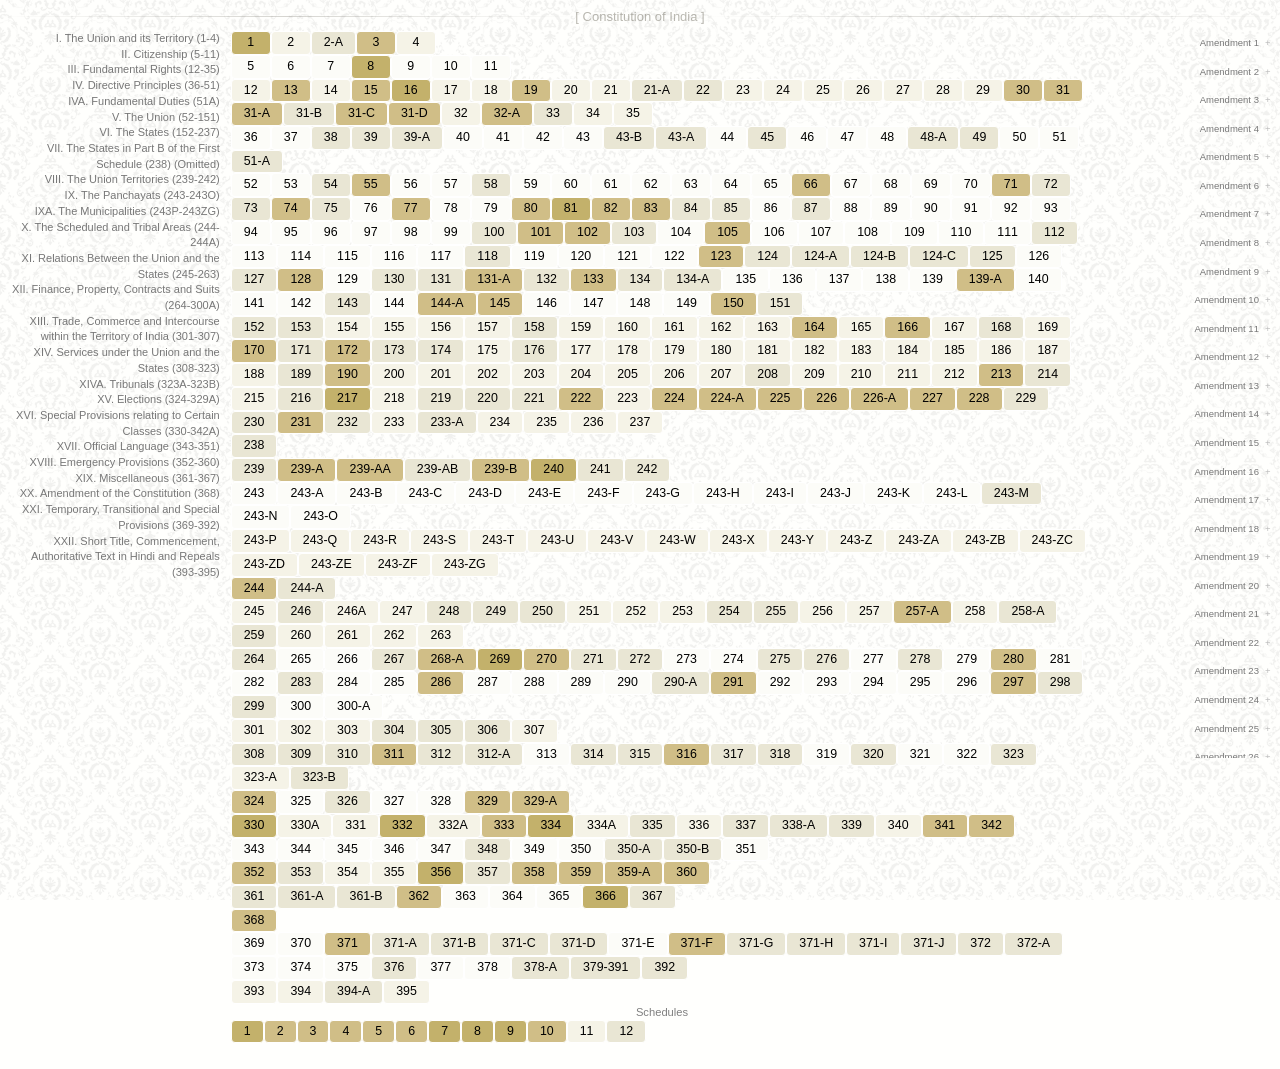
==== index.html @ 0e879382 "2026-06-27 23-13-46" ====
<!DOCTYPE html>
<html lang="en">

<head>
	<meta charset="UTF-8">
	<meta name="viewport" >
	<title>Constitution of India</title>

<link href="[data-uri]"
rel="icon" type="image/x-icon">


	<link rel="stylesheet" type="text/css" href="lib/bootstrap.min.css" />
	<link type="text/css" href="lib/bootstrap-tour.min.css" rel="stylesheet" />
	<link rel="stylesheet" type="text/css" href="src/style.css" />

	<script type="text/javascript" src="lib/jquery-1.11.1.min.js"></script>
	<script type="text/javascript" src="lib/underscore.min.js"></script>
	<script type="text/javascript" src="lib/bootstrap.min.js"></script>
	<script type="text/javascript" src="lib/jquery.noty.packaged.min.js"></script>
	<script type="text/javascript" src="lib/notiy.js"></script>
	<script type="text/javascript" src="lib/bootstrap-tour.min.js"></script>
</head>

<body>

    <div class="title-header" >[ Constitution of India ]</div>


	<div class="col-sm-3 heading" id="main_title">
		<span id="tenure_heading"></span>
		<div class="subheading_sub_text" id="tenure_hint">
		</div>
	</div>
	<div class="col-sm-6 heading" style="text-align: center">
		<div class="subheading_sub_text" id="article_hint">
	
		</div>
	</div>
	<div class="col-sm-3 heading" style="text-align: right">
		<div class="subheading_sub_text" id="amendments_hint">
		</div>
	</div>

		

	</div>
	<div class="col-sm-3"></div>
	<div class="clearfix"></div>
	<div class="col-sm-3 years_and_parties" id="left_side_bar">
		
		<div class="clearfix"></div>
		
	</div>
	<div class="col-sm-6 parts_of_constitution" id="coi_panel">
		<div class="col-xs-2 left col-without-padding">
			<div class="part_names part_names_left part_1" id="union_and_its_territory">
    I. The Union and its Territory (1-4)
</div>

<div class="part_names part_names_left part_2" id="citizenship">
    II. Citizenship (5-11)
</div>

<div class="part_names part_names_left part_3" id="fundamental_rights">
    III. Fundamental Rights (12-35)
</div>

<div class="part_names part_names_left part_4" id="directive_principles_of_state_policy">
    IV. Directive Principles (36-51)
</div>

<div class="part_names part_names_left part_4a" id="fundamental_duties">
    IVA. Fundamental Duties (51A)
</div>

<div class="part_names part_names_left part_5" id="union">
    V. The Union (52-151)
</div>

<div class="part_names part_names_left part_6" id="states">
    VI. The States (152-237)
</div>

<div class="part_names part_names_left part_7" id="states_in_part_b_of_the_first_schedule">
    VII. The States in Part B of the First Schedule (238) (Omitted)
</div>

<div class="part_names part_names_left part_8" id="union_territories">
    VIII. The Union Territories (239-242)
</div>

<div class="part_names part_names_left part_9" id="the_panchayats">
    IX. The Panchayats (243-243O)
</div>

<div class="part_names part_names_left part_9a" id="municipalities">
    IXA. The Municipalities (243P-243ZG)
</div>

<div class="part_names part_names_left part_10" id="the_scheduled_and_tribal_areas">
    X. The Scheduled and Tribal Areas (244-244A)
</div>

<div class="part_names part_names_left part_11" id="relations_between_the_union_and_the_states">
    XI. Relations Between the Union and the States (245-263)
</div>

<div class="part_names part_names_left part_12" id="finance_property_contracts_and_suits">
    XII. Finance, Property, Contracts and Suits (264-300A)
</div>

<div class="part_names part_names_left part_13" id="trade_commerce_and_intercourse_within_the_territory_of_india">
    XIII. Trade, Commerce and Intercourse within the Territory of India (301-307)
</div>

<div class="part_names part_names_left part_14" id="services_under_the_union_and_the_states">
    XIV. Services under the Union and the States (308-323)
</div>

<div class="part_names part_names_left part_14a" id="tribunals">
    XIVA. Tribunals (323A-323B)
</div>

<div class="part_names part_names_left part_15" id="elections">
    XV. Elections (324-329A)
</div>

<div class="part_names part_names_left part_16" id="special_provisions_relating_to_certain_classes">
    XVI. Special Provisions relating to Certain Classes (330-342A)
</div>

<div class="part_names part_names_left part_17" id="official_language">
    XVII. Official Language (343-351)
</div>

<div class="part_names part_names_left part_18" id="emergency_provisions">
    XVIII. Emergency Provisions (352-360)
</div>

<div class="part_names part_names_left part_19" id="miscellaneous">
    XIX. Miscellaneous (361-367)
</div>

<div class="part_names part_names_left part_20" id="amendment_of_the_constitution">
    XX. Amendment of the Constitution (368)
</div>

<div class="part_names part_names_left part_21" id="temporary_transitional_and_special_provisions">
    XXI. Temporary, Transitional and Special Provisions (369-392)
</div>

<div class="part_names part_names_left part_22" id="short_title_commencement_authoritative_text">
    XXII. Short Title, Commencement, Authoritative Text in Hindi and Repeals (393-395)
</div>
		</div>
		<div class="col-sm-8 center col-without-padding articles_container article-list">
			<div id="parts_div">
				<div id="part_1" class="part">
					<div class="box shade2" id="article_1">1</div>
					<div class="box shade2" id="article_2">2</div>
					<div class="box shade2" id="article_2a">2-A</div>
					<div class="box shade2" id="article_3">3</div>
					<div class="box shade2" id="article_4">4</div>
				</div>
				<div id="part_2" class="part">
					<div class="box shade1" id="article_5">5</div>
					<div class="box shade1" id="article_6">6</div>
					<div class="box shade1" id="article_7">7</div>
					<div class="box shade1" id="article_8">8</div>
					<div class="box shade1" id="article_9">9</div>
					<div class="box shade1" id="article_10">10</div>
					<div class="box shade1" id="article_11">11</div>
				</div>
				<div id="part_3" class="part">
					<div class="box shade2" id="article_12">12</div>
					<div class="box shade2" id="article_13">13</div>
					<div class="box shade2" id="article_14">14</div>
					<div class="box shade2" id="article_15">15</div>
					<div class="box shade2" id="article_16">16</div>
					<div class="box shade2" id="article_17">17</div>
					<div class="box shade2" id="article_18">18</div>
					<div class="box shade2" id="article_19">19</div>
					<div class="box shade2" id="article_20">20</div>
					<div class="box shade2" id="article_21">21</div>
					<div class="box shade2" id="article_21a">21-A</div>
					<div class="box shade2" id="article_22">22</div>
					<div class="box shade2" id="article_23">23</div>
					<div class="box shade2" id="article_24">24</div>
					<div class="box shade2" id="article_25">25</div>
					<div class="box shade2" id="article_26">26</div>
					<div class="box shade2" id="article_27">27</div>
					<div class="box shade2" id="article_28">28</div>
					<div class="box shade2" id="article_29">29</div>
					<div class="box shade2" id="article_30">30</div>
					<div class="box shade2" id="article_31">31</div>
					<div class="box shade2" id="article_31a">31-A</div>
					<div class="box shade2" id="article_31b">31-B</div>
					<div class="box shade2" id="article_31c">31-C</div>
					<div class="box shade2" id="article_31d">31-D</div>
					<div class="box shade2" id="article_32">32</div>
					<div class="box shade2" id="article_32a">32-A</div>
					<div class="box shade2" id="article_33">33</div>
					<div class="box shade2" id="article_34">34</div>
					<div class="box shade2" id="article_35">35</div>
				</div>
				<div id="part_4" class="part">
					<div class="box shade1" id="article_36">36</div>
					<div class="box shade1" id="article_37">37</div>
					<div class="box shade1" id="article_38">38</div>
					<div class="box shade1" id="article_39">39</div>
					<div class="box shade1" id="article_39a">39-A</div>
					<div class="box shade1" id="article_40">40</div>
					<div class="box shade1" id="article_41">41</div>
					<div class="box shade1" id="article_42">42</div>
					<div class="box shade1" id="article_43">43</div>
					<div class="box shade1" id="article_43b">43-B</div>
					<div class="box shade1" id="article_43a">43-A</div>
					<div class="box shade1" id="article_44">44</div>
					<div class="box shade1" id="article_45">45</div>
					<div class="box shade1" id="article_46">46</div>
					<div class="box shade1" id="article_47">47</div>
					<div class="box shade1" id="article_48">48</div>
					<div class="box shade1" id="article_48a">48-A</div>
					<div class="box shade1" id="article_49">49</div>
					<div class="box shade1" id="article_50">50</div>
					<div class="box shade1" id="article_51">51</div>
				</div>
				<div id="part_4a" class="part">
					<div class="box shade2" id="article_51a">51-A</div>
				</div>
				<div id="part_5" class="part">
					<div class="box shade1" id="article_52">52</div>
					<div class="box shade1" id="article_53">53</div>
					<div class="box shade1" id="article_54">54</div>
					<div class="box shade1" id="article_55">55</div>
					<div class="box shade1" id="article_56">56</div>
					<div class="box shade1" id="article_57">57</div>
					<div class="box shade1" id="article_58">58</div>
					<div class="box shade1" id="article_59">59</div>
					<div class="box shade1" id="article_60">60</div>
					<div class="box shade1" id="article_61">61</div>
					<div class="box shade1" id="article_62">62</div>
					<div class="box shade1" id="article_63">63</div>
					<div class="box shade1" id="article_64">64</div>
					<div class="box shade1" id="article_65">65</div>
					<div class="box shade1" id="article_66">66</div>
					<div class="box shade1" id="article_67">67</div>
					<div class="box shade1" id="article_68">68</div>
					<div class="box shade1" id="article_69">69</div>
					<div class="box shade1" id="article_70">70</div>
					<div class="box shade1" id="article_71">71</div>
					<div class="box shade1" id="article_72">72</div>
					<div class="box shade1" id="article_73">73</div>
					<div class="box shade1" id="article_74">74</div>
					<div class="box shade1" id="article_75">75</div>
					<div class="box shade1" id="article_76">76</div>
					<div class="box shade1" id="article_77">77</div>
					<div class="box shade1" id="article_78">78</div>
					<div class="box shade1" id="article_79">79</div>
					<div class="box shade1" id="article_80">80</div>
					<div class="box shade1" id="article_81">81</div>
					<div class="box shade1" id="article_82">82</div>
					<div class="box shade1" id="article_83">83</div>
					<div class="box shade1" id="article_84">84</div>
					<div class="box shade1" id="article_85">85</div>
					<div class="box shade1" id="article_86">86</div>
					<div class="box shade1" id="article_87">87</div>
					<div class="box shade1" id="article_88">88</div>
					<div class="box shade1" id="article_89">89</div>
					<div class="box shade1" id="article_90">90</div>
					<div class="box shade1" id="article_91">91</div>
					<div class="box shade1" id="article_92">92</div>
					<div class="box shade1" id="article_93">93</div>
					<div class="box shade1" id="article_94">94</div>
					<div class="box shade1" id="article_95">95</div>
					<div class="box shade1" id="article_96">96</div>
					<div class="box shade1" id="article_97">97</div>
					<div class="box shade1" id="article_98">98</div>
					<div class="box shade1" id="article_99">99</div>
					<div class="box shade1" id="article_100">100</div>
					<div class="box shade1" id="article_101">101</div>
					<div class="box shade1" id="article_102">102</div>
					<div class="box shade1" id="article_103">103</div>
					<div class="box shade1" id="article_104">104</div>
					<div class="box shade1" id="article_105">105</div>
					<div class="box shade1" id="article_106">106</div>
					<div class="box shade1" id="article_107">107</div>
					<div class="box shade1" id="article_108">108</div>
					<div class="box shade1" id="article_109">109</div>
					<div class="box shade1" id="article_110">110</div>
					<div class="box shade1" id="article_111">111</div>
					<div class="box shade1" id="article_112">112</div>
					<div class="box shade1" id="article_113">113</div>
					<div class="box shade1" id="article_114">114</div>
					<div class="box shade1" id="article_115">115</div>
					<div class="box shade1" id="article_116">116</div>
					<div class="box shade1" id="article_117">117</div>
					<div class="box shade1" id="article_118">118</div>
					<div class="box shade1" id="article_119">119</div>
					<div class="box shade1" id="article_120">120</div>
					<div class="box shade1" id="article_121">121</div>
					<div class="box shade1" id="article_122">122</div>
					<div class="box shade1" id="article_123">123</div>
					<div class="box shade1" id="article_124">124</div>
					<div class="box shade1" id="article_124a">124-A</div>
					<div class="box shade1" id="article_124b">124-B</div>
					<div class="box shade1" id="article_124c">124-C</div>
					<div class="box shade1" id="article_125">125</div>
					<div class="box shade1" id="article_126">126</div>
					<div class="box shade1" id="article_127">127</div>
					<div class="box shade1" id="article_128">128</div>
					<div class="box shade1" id="article_129">129</div>
					<div class="box shade1" id="article_130">130</div>
					<div class="box shade1" id="article_131">131</div>
					<div class="box shade1" id="article_131a">131-A</div>
					<div class="box shade1" id="article_132">132</div>
					<div class="box shade1" id="article_133">133</div>
					<div class="box shade1" id="article_134">134</div>
					<div class="box shade1" id="article_134a">134-A</div>
					<div class="box shade1" id="article_135">135</div>
					<div class="box shade1" id="article_136">136</div>
					<div class="box shade1" id="article_137">137</div>
					<div class="box shade1" id="article_138">138</div>
					<div class="box shade1" id="article_139">139</div>
					<div class="box shade1" id="article_139a">139-A</div>
					<div class="box shade1" id="article_140">140</div>
					<div class="box shade1" id="article_141">141</div>
					<div class="box shade1" id="article_142">142</div>
					<div class="box shade1" id="article_143">143</div>
					<div class="box shade1" id="article_144">144</div>
					<div class="box shade1" id="article_144a">144-A</div>
					<div class="box shade1" id="article_145">145</div>
					<div class="box shade1" id="article_146">146</div>
					<div class="box shade1" id="article_147">147</div>
					<div class="box shade1" id="article_148">148</div>
					<div class="box shade1" id="article_149">149</div>
					<div class="box shade1" id="article_150">150</div>
					<div class="box shade1" id="article_151">151</div>
				</div>
				<div id="part_6" class="part">
					<div class="box shade2" id="article_152">152</div>
					<div class="box shade2" id="article_153">153</div>
					<div class="box shade2" id="article_154">154</div>
					<div class="box shade2" id="article_155">155</div>
					<div class="box shade2" id="article_156">156</div>
					<div class="box shade2" id="article_157">157</div>
					<div class="box shade2" id="article_158">158</div>
					<div class="box shade2" id="article_159">159</div>
					<div class="box shade2" id="article_160">160</div>
					<div class="box shade2" id="article_161">161</div>
					<div class="box shade2" id="article_162">162</div>
					<div class="box shade2" id="article_163">163</div>
					<div class="box shade2" id="article_164">164</div>
					<div class="box shade2" id="article_165">165</div>
					<div class="box shade2" id="article_166">166</div>
					<div class="box shade2" id="article_167">167</div>
					<div class="box shade2" id="article_168">168</div>
					<div class="box shade2" id="article_169">169</div>
					<div class="box shade2" id="article_170">170</div>
					<div class="box shade2" id="article_171">171</div>
					<div class="box shade2" id="article_172">172</div>
					<div class="box shade2" id="article_173">173</div>
					<div class="box shade2" id="article_174">174</div>
					<div class="box shade2" id="article_175">175</div>
					<div class="box shade2" id="article_176">176</div>
					<div class="box shade2" id="article_177">177</div>
					<div class="box shade2" id="article_178">178</div>
					<div class="box shade2" id="article_179">179</div>
					<div class="box shade2" id="article_180">180</div>
					<div class="box shade2" id="article_181">181</div>
					<div class="box shade2" id="article_182">182</div>
					<div class="box shade2" id="article_183">183</div>
					<div class="box shade2" id="article_184">184</div>
					<div class="box shade2" id="article_185">185</div>
					<div class="box shade2" id="article_186">186</div>
					<div class="box shade2" id="article_187">187</div>
					<div class="box shade2" id="article_188">188</div>
					<div class="box shade2" id="article_189">189</div>
					<div class="box shade2" id="article_190">190</div>
					<div class="box shade2" id="article_200">200</div>
					<div class="box shade2" id="article_201">201</div>
					<div class="box shade2" id="article_202">202</div>
					<div class="box shade2" id="article_203">203</div>
					<div class="box shade2" id="article_204">204</div>
					<div class="box shade2" id="article_205">205</div>
					<div class="box shade2" id="article_206">206</div>
					<div class="box shade2" id="article_207">207</div>
					<div class="box shade2" id="article_208">208</div>
					<div class="box shade2" id="article_209">209</div>
					<div class="box shade2" id="article_210">210</div>
					<div class="box shade2" id="article_211">211</div>
					<div class="box shade2" id="article_212">212</div>
					<div class="box shade2" id="article_213">213</div>
					<div class="box shade2" id="article_214">214</div>
					<div class="box shade2" id="article_215">215</div>
					<div class="box shade2" id="article_216">216</div>
					<div class="box shade2" id="article_217">217</div>
					<div class="box shade2" id="article_218">218</div>
					<div class="box shade2" id="article_219">219</div>
					<div class="box shade2" id="article_220">220</div>
					<div class="box shade2" id="article_221">221</div>
					<div class="box shade2" id="article_222">222</div>
					<div class="box shade2" id="article_223">223</div>
					<div class="box shade2" id="article_224">224</div>
					<div class="box shade2" id="article_224a">224-A</div>
					<div class="box shade2" id="article_225">225</div>
					<div class="box shade2" id="article_226">226</div>
					<div class="box shade2" id="article_226a">226-A</div>
					<div class="box shade2" id="article_227">227</div>
					<div class="box shade2" id="article_228">228</div>
					<div class="box shade2" id="article_229">229</div>
					<div class="box shade2" id="article_230">230</div>
					<div class="box shade2" id="article_231">231</div>
					<div class="box shade2" id="article_232">232</div>
					<div class="box shade2" id="article_233">233</div>
					<div class="box shade2" id="article_233a">233-A</div>
					<div class="box shade2" id="article_234">234</div>
					<div class="box shade2" id="article_235">235</div>
					<div class="box shade2" id="article_236">236</div>
					<div class="box shade2" id="article_237">237</div>
				</div>
				<div id="part_7" class="part">
					<div class="box shade1" id="article_238">238</div>
				</div>
				<div id="part_8" class="part">
					<div class="box shade2" id="article_239">239</div>
					<div class="box shade2" id="article_239a">239-A</div>
					<div class="box shade2" id="article_239aa">239-AA</div>
					<div class="box shade2" id="article_239ab">239-AB</div>
					<div class="box shade2" id="article_239b">239-B</div>
					<div class="box shade2" id="article_240">240</div>
					<div class="box shade2" id="article_241">241</div>
					<div class="box shade2" id="article_242">242</div>
				</div>
				<div id="part_9" class="part">
					<div class="box shade1" id="article_243">243</div>
					<div class="box shade1" id="article_243a">243-A</div>
					<div class="box shade1" id="article_243b">243-B</div>
					<div class="box shade1" id="article_243c">243-C</div>
					<div class="box shade1" id="article_243d">243-D</div>
					<div class="box shade1" id="article_243e">243-E</div>
					<div class="box shade1" id="article_243f">243-F</div>
					<div class="box shade1" id="article_243g">243-G</div>
					<div class="box shade1" id="article_243h">243-H</div>
					<div class="box shade1" id="article_243i">243-I</div>
					<div class="box shade1" id="article_243j">243-J</div>
					<div class="box shade1" id="article_243k">243-K</div>
					<div class="box shade1" id="article_243l">243-L</div>
					<div class="box shade1" id="article_243m">243-M</div>
					<div class="box shade1" id="article_243n">243-N</div>
					<div class="box shade1" id="article_243o">243-O</div>
				</div>
				<div id="part_9a" class="part">
					<div class="box shade2" id="article_243p">243-P</div>
					<div class="box shade2" id="article_243q">243-Q</div>
					<div class="box shade2" id="article_243r">243-R</div>
					<div class="box shade2" id="article_243s">243-S</div>
					<div class="box shade2" id="article_243t">243-T</div>
					<div class="box shade2" id="article_243u">243-U</div>
					<div class="box shade2" id="article_243v">243-V</div>
					<div class="box shade2" id="article_243w">243-W</div>
					<div class="box shade2" id="article_243x">243-X</div>
					<div class="box shade2" id="article_243y">243-Y</div>
					<div class="box shade2" id="article_243z">243-Z</div>
					<div class="box shade2" id="article_243za">243-ZA</div>
					<div class="box shade2" id="article_243zb">243-ZB</div>
					<div class="box shade2" id="article_243zc">243-ZC</div>
					<div class="box shade2" id="article_243zd">243-ZD</div>
					<div class="box shade2" id="article_243ze">243-ZE</div>
					<div class="box shade2" id="article_243zf">243-ZF</div>
					<div class="box shade2" id="article_243zg">243-ZG</div>
				</div>
				<div id="part_10" class="part">
					<div class="box shade1" id="article_244">244</div>
					<div class="box shade1" id="article_244a">244-A</div>
				</div>
				<div id="part_11" class="part">
					<div class="box shade2" id="article_245">245</div>
					<div class="box shade2" id="article_246">246</div>
					<div class="box shade2" id="article_246">246A</div>
					<div class="box shade2" id="article_247">247</div>
					<div class="box shade2" id="article_248">248</div>
					<div class="box shade2" id="article_249">249</div>
					<div class="box shade2" id="article_250">250</div>
					<div class="box shade2" id="article_251">251</div>
					<div class="box shade2" id="article_252">252</div>
					<div class="box shade2" id="article_253">253</div>
					<div class="box shade2" id="article_254">254</div>
					<div class="box shade2" id="article_255">255</div>
					<div class="box shade2" id="article_256">256</div>
					<div class="box shade2" id="article_257">257</div>
					<div class="box shade2" id="article_257a">257-A</div>
					<div class="box shade2" id="article_258">258</div>
					<div class="box shade2" id="article_258a">258-A</div>
					<div class="box shade2" id="article_259">259</div>
					<div class="box shade2" id="article_260">260</div>
					<div class="box shade2" id="article_261">261</div>
					<div class="box shade2" id="article_262">262</div>
					<div class="box shade2" id="article_263">263</div>
				</div>
				<div id="part_12" class="part">
					<div class="box shade1" id="article_264">264</div>
					<div class="box shade1" id="article_265">265</div>
					<div class="box shade1" id="article_266">266</div>
					<div class="box shade1" id="article_267">267</div>
					<div class="box shade1" id="article_268a">268-A</div>
					<div class="box shade1" id="article_269">269</div>
					<div class="box shade1" id="article_270">270</div>
					<div class="box shade1" id="article_271">271</div>
					<div class="box shade1" id="article_272">272</div>
					<div class="box shade1" id="article_273">273</div>
					<div class="box shade1" id="article_274">274</div>
					<div class="box shade1" id="article_275">275</div>
					<div class="box shade1" id="article_276">276</div>
					<div class="box shade1" id="article_277">277</div>
					<div class="box shade1" id="article_278">278</div>
					<div class="box shade1" id="article_279">279</div>
					<div class="box shade1" id="article_280">280</div>
					<div class="box shade1" id="article_281">281</div>
					<div class="box shade1" id="article_282">282</div>
					<div class="box shade1" id="article_283">283</div>
					<div class="box shade1" id="article_284">284</div>
					<div class="box shade1" id="article_285">285</div>
					<div class="box shade1" id="article_286">286</div>
					<div class="box shade1" id="article_287">287</div>
					<div class="box shade1" id="article_288">288</div>
					<div class="box shade1" id="article_289">289</div>
					<div class="box shade1" id="article_290">290</div>
					<div class="box shade1" id="article_290a">290-A</div>
					<div class="box shade1" id="article_291">291</div>
					<div class="box shade1" id="article_292">292</div>
					<div class="box shade1" id="article_293">293</div>
					<div class="box shade1" id="article_294">294</div>
					<div class="box shade1" id="article_295">295</div>
					<div class="box shade1" id="article_296">296</div>
					<div class="box shade1" id="article_297">297</div>
					<div class="box shade1" id="article_298">298</div>
					<div class="box shade1" id="article_299">299</div>
					<div class="box shade1" id="article_300">300</div>
					<div class="box shade1" id="article_300a">300-A</div>
				</div>
				<div id="part_13" class="part">
					<div class="box shade2" id="article_301">301</div>
					<div class="box shade2" id="article_302">302</div>
					<div class="box shade2" id="article_303">303</div>
					<div class="box shade2" id="article_304">304</div>
					<div class="box shade2" id="article_305">305</div>
					<div class="box shade2" id="article_306">306</div>
					<div class="box shade2" id="article_307">307</div>
				</div>
				<div id="part_14" class="part">
					<div class="box shade1" id="article_308">308</div>
					<div class="box shade1" id="article_309">309</div>
					<div class="box shade1" id="article_310">310</div>
					<div class="box shade1" id="article_311">311</div>
					<div class="box shade1" id="article_312">312</div>
					<div class="box shade1" id="article_312a">312-A</div>
					<div class="box shade1" id="article_313">313</div>
					<div class="box shade1" id="article_314">314</div>
					<div class="box shade1" id="article_315">315</div>
					<div class="box shade1" id="article_316">316</div>
					<div class="box shade1" id="article_317">317</div>
					<div class="box shade1" id="article_318">318</div>
					<div class="box shade1" id="article_319">319</div>
					<div class="box shade1" id="article_320">320</div>
					<div class="box shade1" id="article_321">321</div>
					<div class="box shade1" id="article_322">322</div>
					<div class="box shade1" id="article_323">323</div>
				</div>
				<div id="part_14a" class="part">
					<div class="box shade2" id="article_323a">323-A</div>
					<div class="box shade2" id="article_323b">323-B</div>
				</div>
				<div id="part_15" class="part">
					<div class="box shade1" id="article_324">324</div>
					<div class="box shade1" id="article_325">325</div>
					<div class="box shade1" id="article_326">326</div>
					<div class="box shade1" id="article_327">327</div>
					<div class="box shade1" id="article_328">328</div>
					<div class="box shade1" id="article_329">329</div>
					<div class="box shade1" id="article_329a">329-A</div>
				</div>
				<div id="part_16" class="part">
					<div class="box shade2" id="article_330">330</div>
				<div class="box shade2" id="article_330A">330A</div>

					<div class="box shade2" id="article_331">331</div>
					<div class="box shade2" id="article_332">332</div>
									<div class="box shade2" id="article_332A">332A</div>	
					<div class="box shade2" id="article_333">333</div>
					<div class="box shade2" id="article_334">334</div>
															<div class="box shade2" id="article_334A">334A</div>	

					<div class="box shade2" id="article_335">335</div>
					<div class="box shade2" id="article_336">336</div>
					<div class="box shade2" id="article_337">337</div>
					<div class="box shade2" id="article_338a">338-A</div>
					<div class="box shade2" id="article_339">339</div>
					<div class="box shade2" id="article_340">340</div>
					<div class="box shade2" id="article_341">341</div>
					<div class="box shade2" id="article_342">342</div>
				</div>
				<div id="part_17" class="part">
					<div class="box shade1" id="article_343">343</div>
					<div class="box shade1" id="article_344">344</div>
					<div class="box shade1" id="article_345">345</div>
					<div class="box shade1" id="article_346">346</div>
					<div class="box shade1" id="article_347">347</div>
					<div class="box shade1" id="article_348">348</div>
					<div class="box shade1" id="article_349">349</div>
					<div class="box shade1" id="article_350">350</div>
					<div class="box shade1" id="article_350a">350-A</div>
					<div class="box shade1" id="article_350b">350-B</div>
					<div class="box shade1" id="article_351">351</div>
				</div>
				<div id="part_18" class="part">
					<div class="box shade2" id="article_352">352</div>
					<div class="box shade2" id="article_353">353</div>
					<div class="box shade2" id="article_354">354</div>
					<div class="box shade2" id="article_355">355</div>
					<div class="box shade2" id="article_356">356</div>
					<div class="box shade2" id="article_357">357</div>
					<div class="box shade2" id="article_358">358</div>
					<div class="box shade2" id="article_359">359</div>
					<div class="box shade2" id="article_359a">359-A</div>
					<div class="box shade2" id="article_360">360</div>
				</div>
				<div id="part_19" class="part">
					<div class="box shade1" id="article_361">361</div>
					<div class="box shade1" id="article_361a">361-A</div>
					<div class="box shade1" id="article_361b">361-B</div>
					<div class="box shade1" id="article_362">362</div>
					<div class="box shade1" id="article_363">363</div>
					<div class="box shade1" id="article_364">364</div>
					<div class="box shade1" id="article_365">365</div>
					<div class="box shade1" id="article_366">366</div>
					<div class="box shade1" id="article_367">367</div>
				</div>
				<div id="part_20" class="part">
					<div class="box shade2" id="article_368">368</div>
				</div>
				<div id="part_21" class="part">
					<div class="box shade1" id="article_369">369</div>
					<div class="box shade1" id="article_370">370</div>
					<div class="box shade1" id="article_371">371</div>
					<div class="box shade1" id="article_371a">371-A</div>
					<div class="box shade1" id="article_371b">371-B</div>
					<div class="box shade1" id="article_371c">371-C</div>
					<div class="box shade1" id="article_371d">371-D</div>
					<div class="box shade1" id="article_371e">371-E</div>
					<div class="box shade1" id="article_371f">371-F</div>
					<div class="box shade1" id="article_371g">371-G</div>
					<div class="box shade1" id="article_371h">371-H</div>
					<div class="box shade1" id="article_371i">371-I</div>
					<div class="box shade1" id="article_371j">371-J</div>
					<div class="box shade1" id="article_372">372</div>
					<div class="box shade1" id="article_372a">372-A</div>
					<div class="box shade1" id="article_373">373</div>
					<div class="box shade1" id="article_374">374</div>
					<div class="box shade1" id="article_375">375</div>
					<div class="box shade1" id="article_376">376</div>
					<div class="box shade1" id="article_377">377</div>
					<div class="box shade1" id="article_378">378</div>
					<div class="box shade1" id="article_378a">378-A</div>
					<div class="box shade1" id="article_379-391">
						379-391
					</div>
					<div class="box shade1" id="article_392">392</div>
				</div>
				<div id="part_22" class="part">
					<div class="box shade2" id="article_393">393</div>
					<div class="box shade2" id="article_394">394</div>
					<div class="box shade2" id="article_394a">394-A</div>
					<div class="box shade2" id="article_395">395</div>
				</div>
			</div>

			<div id="schedules_label" class="col-sm-12 heading" style="text-align: center">
				<span id="schedule_heading">Schedules</span><br />
				<div class="subheading_sub_text" id="article_hint">
				
				</div>
			</div>
	
			<div id="schedules" class="part">
			
				<div class="box shade2" id="sched_1">1</div>
				<div class="box shade2" id="sched_2">2</div>
				<div class="box shade2" id="sched_3">3</div>
				<div class="box shade2" id="sched_4">4</div>
				<div class="box shade2" id="sched_5">5</div>
				<div class="box shade2" id="sched_6">6</div>
				<div class="box shade2" id="sched_7">7</div>
				<div class="box shade2" id="sched_8">8</div>
				<div class="box shade2" id="sched_9">9</div>
				<div class="box shade2" id="sched_10">10</div>
				<div class="box shade2" id="sched_11">11</div>
				<div class="box shade2" id="sched_12">12</div>
			</div>
		</div>



		<div class="col-xs-2 right col-without-padding">
		
		</div>
	</div>


	<div id="right_side_bar" class="col-sm-3">
		<div id="selected_ammendments"></div>
		<div class="list_of_amendments">
			<ul class="list-group list_group_class"></ul>
		</div>
	</div>

	
	<div class="clearfix"></div>


	<div class="col-sm-3"></div>
	
	<div class="col-sm-6">

		<div class = "row">
				<div id="reset" class="col-sm-6" style="margin-top: 6px; width: auto !important;">
					<span class="reset_class">Reset</span>
				</div>
				<div id="detail" class="col-sm-6" style="margin-top: 6px; width: auto !important;">
					<span class="detail_class">Detail</span>
				</div>				
		</div>
	</div>
	
			<div class="col-sm-6 article_coloring_legends part_names">
			<div id="article_added">
				<span>Added</span>
				<div class="box shade2 select_green_effect"></div>
			</div>
			<div id="article_changed">
				<span>Changed</span>
				<div class="box shade2 select_yellow_effect"></div>
			</div>
			<div id="article_removed">
				<span>Removed</span>
				<div class="box shade2 select_red_effect"></div>
			</div>
		</div>
		
<div id="searchModal" class="search-modal">
    <div class="search-box">
        <input
            id="articleSearch"
            type="text"
            autocomplete="off"
            placeholder="Search articles..."
        >

        <div id="searchResults"></div>
    </div>
</div>

<span id="credits"
      data-toggle="popover"
      data-trigger="hover"
      data-html="true"
      data-placement="top"
      data-content='

<b>Credits</b><br><br>
Amendment data:

Original visualisation:
<a href="http://constitution-of-india.pykih.com/" target="_blank">Pykih</a>.
<br>
Expanded by
<a href="https://github.com/shubhmadhavan/" target="_blank">Shubh Madhavan</a>.'>

</span>

	<script type="text/javascript" src="src/main.js"></script>
	<script type="text/javascript">
		var k = new hindu.Constitution();
		k.execute();
	</script>
	<script type="text/javascript" src="src/search.js"></script>

</body>

</html>

<!-- hardware assets -->
---- src/style.css ----
body {
	width: 100%;
	margin: 0 auto;
	background-color: #fffffd;
}

body::before {
    content: "";
    position: fixed;
    inset: 0;
    background: url("pattern_const.png") repeat;
    opacity: 0.25; /* Adjust as needed */
    pointer-events: none;
    z-index: -1;

}

.search-modal{
    display:none;
    position:fixed;
    inset:0;
    background:rgba(0,0,0,.45);
    z-index:9999;
}

.search-box{
    width:700px;
    max-width:90%;
    max-height:80vh;
    margin:80px auto;
    background:white;
    border-radius:10px;
    overflow:hidden;
    box-shadow:0 10px 30px rgba(0,0,0,.25);
}

#articleSearch{
    width:100%;
    padding:18px;
    border:none;
    border-bottom:1px solid #ddd;
    font-size:18px;
    outline:none;
}

#searchResults{
    max-height:65vh;
    overflow-y:auto;
}

.search-item{
    padding:14px 18px;
    cursor:pointer;
    border-bottom:1px solid #eee;
}

.search-item:hover,
.search-item.active{
	color: #000;
    background:#e7d6ad;
}

.search-item small{
    color:#777;
}

.google-buttons {
	padding-left: 12vw;
}

.google-btn{
    display:inline-block;
    padding:4px 4px;
    margin-right:8px;
    border:1px solid #ccc;
    border-radius:5px;
    text-decoration:none;
    color:#312504;
    
	background:rgb(254, 252, 245);
    font-size:11px;
}

.google-btn:hover{
    background:#f8f8f8;
}

.col-sm-6.parts_of_constitution h3, .col-sm-6.parts_of_constitution p {
	padding-left: 12vw !important;
	padding-right: 0vw !important;
}

.col-sm-6.parts_of_constitution h3 {
	font-size: 20px !important;
}

.col-sm-6.parts_of_constitution p {
	font-size: 16px !important;
}

#selected_ammendments span  {
	font-size:12px;
	text-align:right;
	  color: rgba(26, 22, 1, 0.6);
	  margin-right:20px;margin-top:4px;
	  font-style: italic;
	    opacity: 0.5;
}

.title-header {
	  display: flex;
  align-items: center;
  text-align: center;
  color: rgba(26, 22, 1, 0.6);
  font-size: 13px;
  margin-top: 0.75rem;
  opacity: 0.5;
    transition: ease 0.4s opacity;
		cursor: pointer;
}


.title-header:hover {
	opacity: 1;
}

.title-header::before,
.title-header::after {
  content: "";
  flex: 1;
  height: 1.2px;
  background: linear-gradient(to right, transparent, #59564b, transparent);
opacity: 0.5;
}


.title-header:hover {
  opacity: 0.8;
}

.col-xs-2 {
	width: 20% !important;
}

.articles_container {
	width: 78%;
	margin: 0px 5px;
	display: inline-block;
}

/* next two should add up to around  100% */

.parts_of_constitution {
	width: 87% !important; 
}

#right_side_bar {
	width: 13% !important; 
	padding-left: 0px !important;
}

.list_class {
	font-size: 9.5px !important;
}

.part_highlight {
	background-color: rgb(185, 171, 133) !important;
	color: white !important;
	cursor: default;
}

.part_names {
	font-size: 11px;
	color: #777;
}

.part_names:hover {
	color: grey;
}

.part_name_bold {
	font-weight: bold;
	color:   rgb(120, 108, 76) !important;
	text-decoration: underline;
}

.individual_box {
	background-color: #76680f !important;
	opacity: 1 !important;
	color: white;
	cursor: pointer;
}

.box.shade1:hover {
	background-color: #76680f !important;
}

.select_effect {
	background-color: #76680f !important;
	color: white !important;
	cursor: pointer;
}

.select_effect_hover {
	background-color: #76680f !important;
	color: white;
	cursor: pointer;
}



#left_side_bar {
	display: none;
}

.box {
	border: 1px solid white;
	float: left;
	min-width: 40px;
	text-align: center;
	padding: 2px 12px;
	font-size: 12.4px;
	border-radius: 4px;
	color: rgba(128, 128, 128, 0.5);
}


#articleQuickJump{
    position:fixed;
    left:50%;
    bottom:24px;
    transform:translateX(-50%);
    background:#787458;
    color:#fff;
    padding:10px 18px;
    border-radius:999px;
    font:600 15px sans-serif;
    z-index:100000;
    display:none;
    box-shadow:0 6px 18px rgba(85, 81, 59, 0.3);
	opacity: 0.8;
}


#noty_bottomRight_layout_container {
	display: none !important;
}



.row {
display: none;	
 margin-left: 13vw;
}

.heading {
	font-size: 0.8em !important;
}


.list_of_amendments::-webkit-scrollbar {
	width: 5px;
}


.list_of_amendments::-webkit-scrollbar-track {
	-webkit-box-shadow: inset 0 0 6px rgba(0, 0, 0, 0.3);
	border-radius: 5px;
}

.list_of_amendments::-webkit-scrollbar-thumb {
	background-color: darkgrey;
	border-radius: 5px;
}

#selected_ammendments::-webkit-scrollbar {
	width: 5px;
}

#selected_ammendments::-webkit-scrollbar-track {
	-webkit-box-shadow: inset 0 0 6px rgba(0, 0, 0, 0.3);
	border-radius: 5px;
}

#selected_ammendments::-webkit-scrollbar-thumb {
	background-color: darkgrey;
	border-radius: 5px;
}

.reset_class {
	color: white;
	padding: 5px 11px;
	border-radius: 4px;
	background-color: rgb(169, 159, 114);
	margin: 0px 0px 3px 56px;
}

.reset_class:hover {
	background-color: rgb(107, 91, 24);
	color: #eee;
	border: 1px solid lightgrey
}

.detail_class {
	color: white;
	padding: 5px 11px;
	border-radius: 4px;
	background-color: rgb(169, 159, 114);
	margin: 0px 0px 3px 56px;
}

.detail_class:hover {
	background-color: rgb(150, 128, 26);
	color: #eee;
	border: 1px solid lightgrey
}

.article_coloring_legends {
	float: right;
	padding-left: 260px;
	visibility: hidden;
}

.article_coloring_legends .box {
	min-height: 12px;
	min-width: 12px;
}

.article_coloring_legends div {
	display: inline-block;
}

.article_coloring_legends div span {
	display: inline-block;
	margin-left: 1px;
	margin-right: 3px;
}

.subheading_sub_text {
	font-size: 11px;
	color: #ccc;
}

.hint {
	cursor: pointer;
	font-size: 12px
}

#reset {
	cursor: pointer;
	font-size: 12px;
	margin-top: -8px;
	margin-bottom: 15px;
	visibility: hidden;
}

#detail {
	cursor: pointer;
	font-size: 12px;
	margin-top: -8px;
	margin-bottom: 15px;
	visibility: hidden;
}

.col-without-padding {
	padding: 3px;
}


.articles_labels {
	width: 103px;
	display: inline-block;
}

#select_mode {
	font-size: 12px;
}

.noty_type_error {
	display: none !important;
}



/*.years_box:hover{background-color: #8D6E63; color:white;cursor: pointer;}*/




.part_names_left {
	text-align: right;
}

.show_element {
	visibility: visible !important;
}


.select_yellow_effect {
	background-color: #dfd792 !important;
	color: white;
}

.select_green_effect {
	background-color: #76c9b5 !important;
	color: white;
}

.select_red_effect {
	background-color: #c06c6c !important;
	color: white;
}

.amendments {
	text-align: right;
}

.list_class {
	font-size: 11px;
	padding: 5px 5px;
	color: #777;
}

.list_group_class {
	box-shadow: 3px 3px 3px lightgrey;
}

#selected_ammendments {
	max-height: 300px;
	overflow: hidden;
	overflow-y: scroll;
}

.list_of_amendments {
	min-height: 300px;
	max-height: 730px;
	overflow: hidden;
	overflow-y: scroll;
}

.badge {
	background-color: transparent;
	color: #bbb;
}

/*.left.col-without-padding{margin-left:30px;}*/
.list-group-item {
	border: none;
}

.list-group-item .badge {
	float: left;
}

.years_box {
	border: 1px solid #ddd;
	float: left;
	text-align:
		center;
	padding: 1px 3px;
	font-size: 11px;
	border-radius: 4px;
	color: #bbb;
	margin-right: 5px;
	background: transparent;
}

.years {
	margin-right: 5px;
	padding-top: 5px;
	color: black;
	font-size: 11px;
}

.years i {
	color: #999;
	font-size: 10px;
	font-weight: 100;
}

.tenures {
	margin-top: 5px;
}

.active {
	background-color: #808397;
	color: white;
}

.onhovereffect {
	background-color: grey !important;
	cursor: default !;
}

#schedules {
	margin-top: 650px;
	margin-left: 0px;
}

#schedules .box {
	min-width: 24px;
}

#schedules_label {

}

#top_panel {
	height: auto;
	margin-bottom: 40px;
	border-bottom: 2px solid #eee
}


#social_sharing {
	text-align: right;
}

.list-hover,
.list-select {
	color: #674403;
	font-size: 12px;
	font-weight: 400 !important;
	text-decoration: underline !important;
}

.heading {
	color: gray;
	font-weight: 200;
	font-size: 1em;
}

.remove_heatmap_opacity {
	opacity: 1;
}

/*.remove_party_wise_color{background-color:#EFEBE9;}*/
.extra_space {
	height: 30px;
}


.shade1 {
	background-color: #fcfcf8;
	color: #000;
}

.shade2 {
	background-color: #f5f3e7;
	color: #000;
}

.add_heatmap_color {
	background-color: #b30000;
}




.viz_heading {
	text-align: center;
	font-size: 24px;
	color: #1f57a5;
	padding: 5px 0;
	background: rgb(251, 250, 249);
	box-shadow: 2px 2px 2px lightgrey;
}

/*.party_inc .box{background:#e57373;}
.party_janta_party .box{background:#BA68C8;}
.party_national_front .box{background:#7986CB;}
.party_united_front .box{background:#7986CB;}
.party_nda .box{background:#4DB6AC;}
.party_upa .box{background:#AED581;}*/

/*-------------------articals margins-----------*/
/* PART POSITIONS */

.deselect-text {
	color: #C8C8C8;
}

/*------------------amendment list ---------------*/
.summary {
	display: none;
	color: grey;
	font-size: 10px;
	padding-top: 5px;
	margin: 2px 3px;
	border-top: 2px solid #eee;
}

.list_class {
	cursor: pointer;
}

a {
	font-size: 9px;
	font-style: italic;
}

.tenure {
	cursor: pointer;
}

#dbutton {
	cursor: pointer;
}


/*---------------- article bricks placemnet to be crooked --------------- */
/*#article_31d{margin-left:10px;}
#article_43a{margin-left:6px;}
#article_77{margin-left:3px;}
#article_96{margin-left:8px;}
#article_111{margin-left:6px;}
#article_134{margin-left:9px;}
#article_158{margin-left:5px;}
#article_186{margin-left:7px;}
#article_213{margin-left:3px;}
#article_238{margin-left:10px;}
#article_243b{margin-left:5px;}
#article_243v{margin-left:5px;}
#article_243ze{margin-left:2px;}
#article_264{margin-left:4px;}
#article_291{margin-left:7px;}
#article_304{margin-left:5px;}
#article_354{margin-left:6px;}
#article_364{margin-left:11px;}
#article_377{margin-left:50px;}
#article_14 {
	margin-left: 6px;
}
*/

#article_5 , #article_12, #article_36, #article_51a, #article_52, #article_152, #article_238, #article_239, #article_243,
#article_243p, #article_245, #article_264, #article_301, #article_308, #article_323a, #article_324, #article_330, #article_343, #article_244, #article_352, #article_361, #article_368, #article_369, #article_393
{
	clear: both;
}
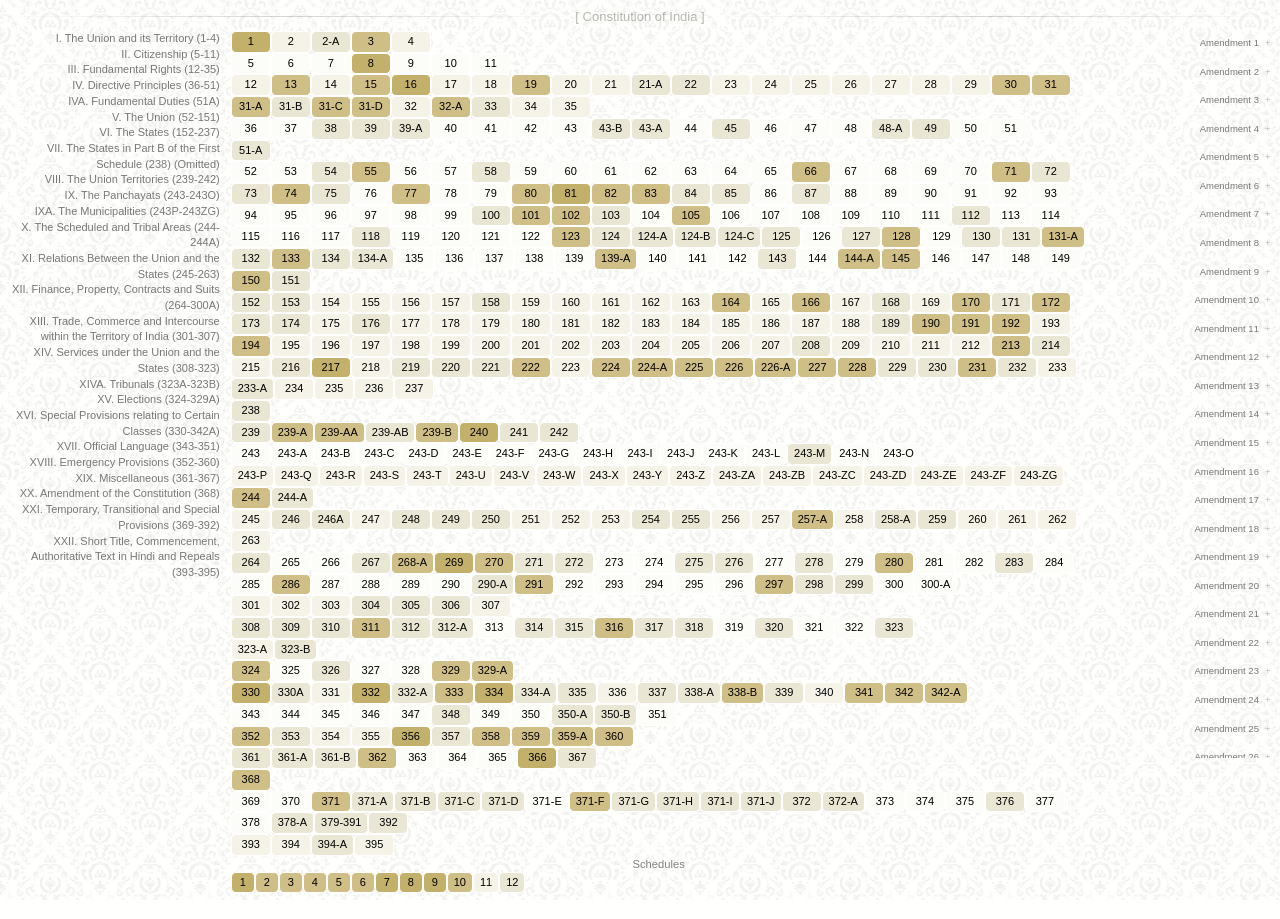
==== commit 12410544: "2026-06-28 13-36-09" ====
--- a/index.html
+++ b/index.html
@@ -378,6 +378,19 @@
 					<div class="box shade2" id="article_188">188</div>
 					<div class="box shade2" id="article_189">189</div>
 					<div class="box shade2" id="article_190">190</div>
+
+<div class="box shade2" id="article_191">191</div>
+<div class="box shade2" id="article_192">192</div>
+<div class="box shade2" id="article_193">193</div>
+<div class="box shade2" id="article_194">194</div>
+<div class="box shade2" id="article_195">195</div>
+<div class="box shade2" id="article_196">196</div>
+<div class="box shade2" id="article_197">197</div>
+<div class="box shade2" id="article_198">198</div>
+<div class="box shade2" id="article_199">199</div>
+
+
+
 					<div class="box shade2" id="article_200">200</div>
 					<div class="box shade2" id="article_201">201</div>
 					<div class="box shade2" id="article_202">202</div>
@@ -478,7 +491,7 @@
 				<div id="part_11" class="part">
 					<div class="box shade2" id="article_245">245</div>
 					<div class="box shade2" id="article_246">246</div>
-					<div class="box shade2" id="article_246">246A</div>
+					<div class="box shade2" id="article_246a">246A</div>
 					<div class="box shade2" id="article_247">247</div>
 					<div class="box shade2" id="article_248">248</div>
 					<div class="box shade2" id="article_249">249</div>
@@ -583,23 +596,27 @@
 				</div>
 				<div id="part_16" class="part">
 					<div class="box shade2" id="article_330">330</div>
-				<div class="box shade2" id="article_330A">330A</div>
+				<div class="box shade2" id="article_330a">330A</div>
 
 					<div class="box shade2" id="article_331">331</div>
 					<div class="box shade2" id="article_332">332</div>
-									<div class="box shade2" id="article_332A">332A</div>	
+							<div class="box shade2" id="article_332a">332-A</div>	
 					<div class="box shade2" id="article_333">333</div>
 					<div class="box shade2" id="article_334">334</div>
-															<div class="box shade2" id="article_334A">334A</div>	
+					<div class="box shade2" id="article_334a">334-A</div>	
 
 					<div class="box shade2" id="article_335">335</div>
 					<div class="box shade2" id="article_336">336</div>
 					<div class="box shade2" id="article_337">337</div>
 					<div class="box shade2" id="article_338a">338-A</div>
+				<div class="box shade2" id="article_338b">338-B</div>
+
 					<div class="box shade2" id="article_339">339</div>
 					<div class="box shade2" id="article_340">340</div>
 					<div class="box shade2" id="article_341">341</div>
 					<div class="box shade2" id="article_342">342</div>
+					<div class="box shade2" id="article_342a">342-A</div>
+
 				</div>
 				<div id="part_17" class="part">
 					<div class="box shade1" id="article_343">343</div>
@@ -781,7 +798,7 @@
 
 	<script type="text/javascript" src="src/main.js"></script>
 	<script type="text/javascript">
-		var k = new hindu.Constitution();
+		var k = new news.Constitution();
 		k.execute();
 	</script>
 	<script type="text/javascript" src="src/search.js"></script>
--- a/src/style.css
+++ b/src/style.css
@@ -85,9 +85,15 @@
     background:#f8f8f8;
 }
 
+.col-sm-6.parts_of_constitution h5,
 .col-sm-6.parts_of_constitution h3, .col-sm-6.parts_of_constitution p {
 	padding-left: 12vw !important;
 	padding-right: 0vw !important;
+}
+
+.col-sm-6.parts_of_constitution h5 {
+	margin-bottom: -6px !important;
+	opacity: 0.7;
 }
 
 .col-sm-6.parts_of_constitution h3 {
@@ -143,7 +149,7 @@
 }
 
 .articles_container {
-	width: 78%;
+	width: 77.4%;
 	margin: 0px 5px;
 	display: inline-block;
 }
@@ -213,14 +219,14 @@
 	display: none;
 }
 
-.box {
+.box {  /* CELL SIZE */
 	border: 1px solid white;
 	float: left;
 	min-width: 40px;
 	text-align: center;
-	padding: 2px 12px;
-	font-size: 12.4px;
-	border-radius: 4px;
+	padding: 2px 6px;
+	font-size: 11px;
+	border-radius: 5px;
 	color: rgba(128, 128, 128, 0.5);
 }
 
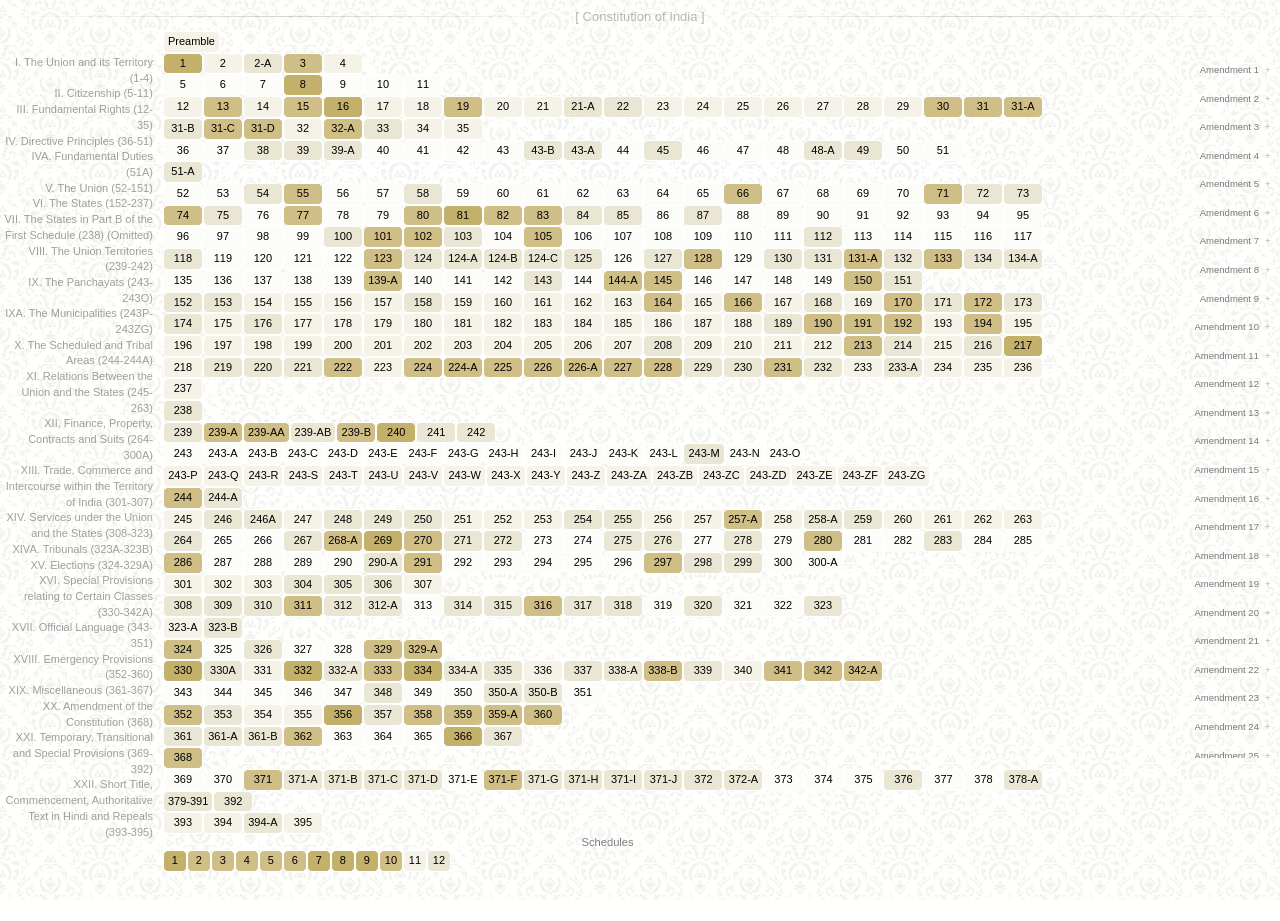
==== commit ce8ee597: "2026-07-01 18-40-22" ====
--- a/index.html
+++ b/index.html
@@ -156,6 +156,7 @@
 		</div>
 		<div class="col-sm-8 center col-without-padding articles_container article-list">
 			<div id="parts_div">
+				<div class="box shade2" id="article_0">Preamble</div>
 				<div id="part_1" class="part">
 					<div class="box shade2" id="article_1">1</div>
 					<div class="box shade2" id="article_2">2</div>
@@ -807,4 +808,3 @@
 
 </html>
 
-<!-- hardware assets -->
--- a/src/style.css
+++ b/src/style.css
@@ -145,12 +145,14 @@
 }
 
 .col-xs-2 {
-	width: 20% !important;
+
+	width: 14% !important;
+	padding-top: 27px !important;
 }
 
 .articles_container {
-	width: 77.4%;
-	margin: 0px 5px;
+	width: 80.4%;
+	margin: 0px 4px;
 	display: inline-block;
 }
 
@@ -178,6 +180,7 @@
 .part_names {
 	font-size: 11px;
 	color: #777;
+	opacity: 0.7;
 }
 
 .part_names:hover {
@@ -185,8 +188,8 @@
 }
 
 .part_name_bold {
-	font-weight: bold;
-	color:   rgb(120, 108, 76) !important;
+	color:   rgb(85, 77, 53) !important;
+	opacity: 1 !important;
 	text-decoration: underline;
 }
 
@@ -224,7 +227,7 @@
 	float: left;
 	min-width: 40px;
 	text-align: center;
-	padding: 2px 6px;
+	padding: 2px 4px;
 	font-size: 11px;
 	border-radius: 5px;
 	color: rgba(128, 128, 128, 0.5);
@@ -438,6 +441,7 @@
 }
 
 .list_of_amendments {
+	padding-top: 27px;
 	min-height: 300px;
 	max-height: 730px;
 	overflow: hidden;
@@ -613,34 +617,41 @@
 	cursor: pointer;
 }
 
-
-/*---------------- article bricks placemnet to be crooked --------------- */
-/*#article_31d{margin-left:10px;}
-#article_43a{margin-left:6px;}
-#article_77{margin-left:3px;}
-#article_96{margin-left:8px;}
-#article_111{margin-left:6px;}
-#article_134{margin-left:9px;}
-#article_158{margin-left:5px;}
-#article_186{margin-left:7px;}
-#article_213{margin-left:3px;}
-#article_238{margin-left:10px;}
-#article_243b{margin-left:5px;}
-#article_243v{margin-left:5px;}
-#article_243ze{margin-left:2px;}
-#article_264{margin-left:4px;}
-#article_291{margin-left:7px;}
-#article_304{margin-left:5px;}
-#article_354{margin-left:6px;}
-#article_364{margin-left:11px;}
-#article_377{margin-left:50px;}
-#article_14 {
-	margin-left: 6px;
-}
-*/
-
+#article_1,
 #article_5 , #article_12, #article_36, #article_51a, #article_52, #article_152, #article_238, #article_239, #article_243,
 #article_243p, #article_245, #article_264, #article_301, #article_308, #article_323a, #article_324, #article_330, #article_343, #article_244, #article_352, #article_361, #article_368, #article_369, #article_393
 {
 	clear: both;
+}
+
+/* ===========================
+   Mobile Responsive Fix
+   =========================== */
+
+@media (max-width: 768px) {
+
+
+.col-xs-2 {
+
+display: none !important;
+width: 1% !important;
+padding-top: 0px !important;
+}
+
+.articles_container {
+	width: 93.4%;
+	margin: 0px 4px;
+	display: inline-block;
+}
+
+.parts_of_constitution {
+	width: 70% !important; 
+}
+
+#right_side_bar {
+	width: 30% !important; 
+	padding-left: 0px !important;
+}
+
+
 }
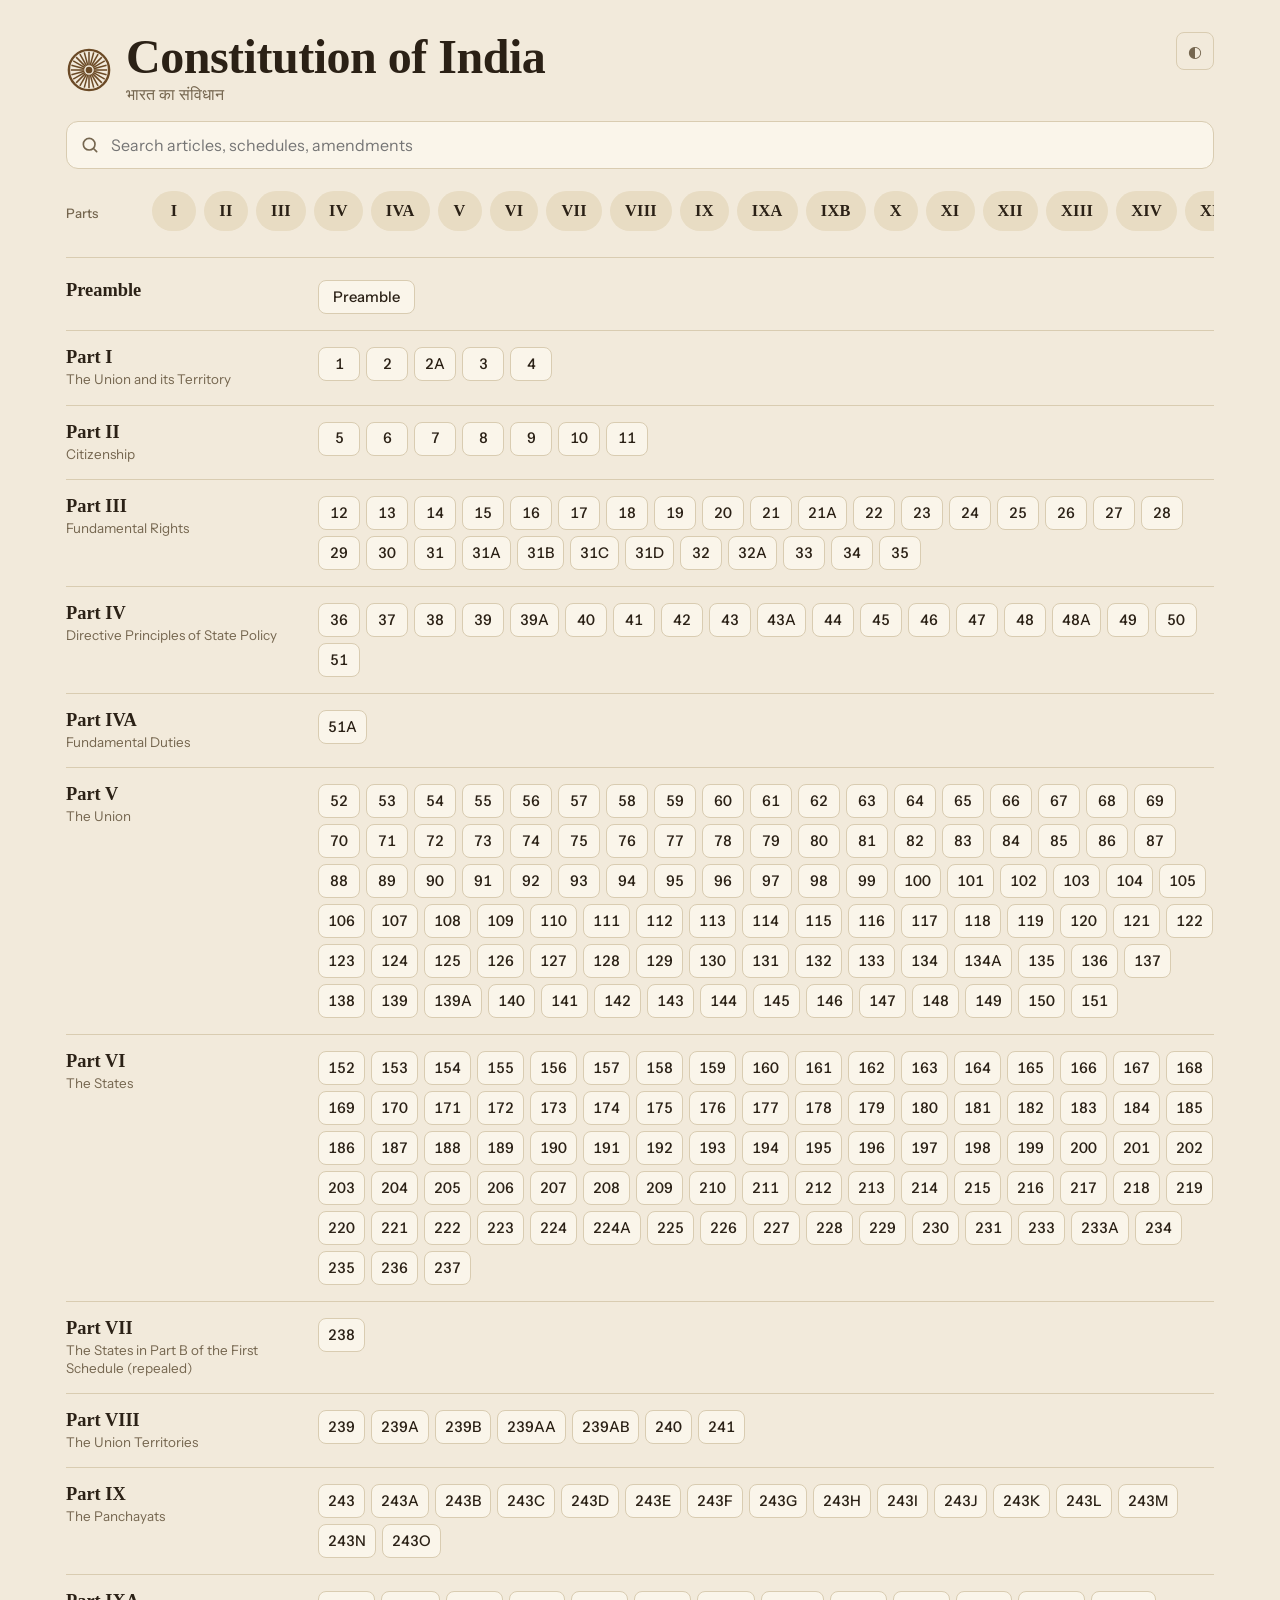
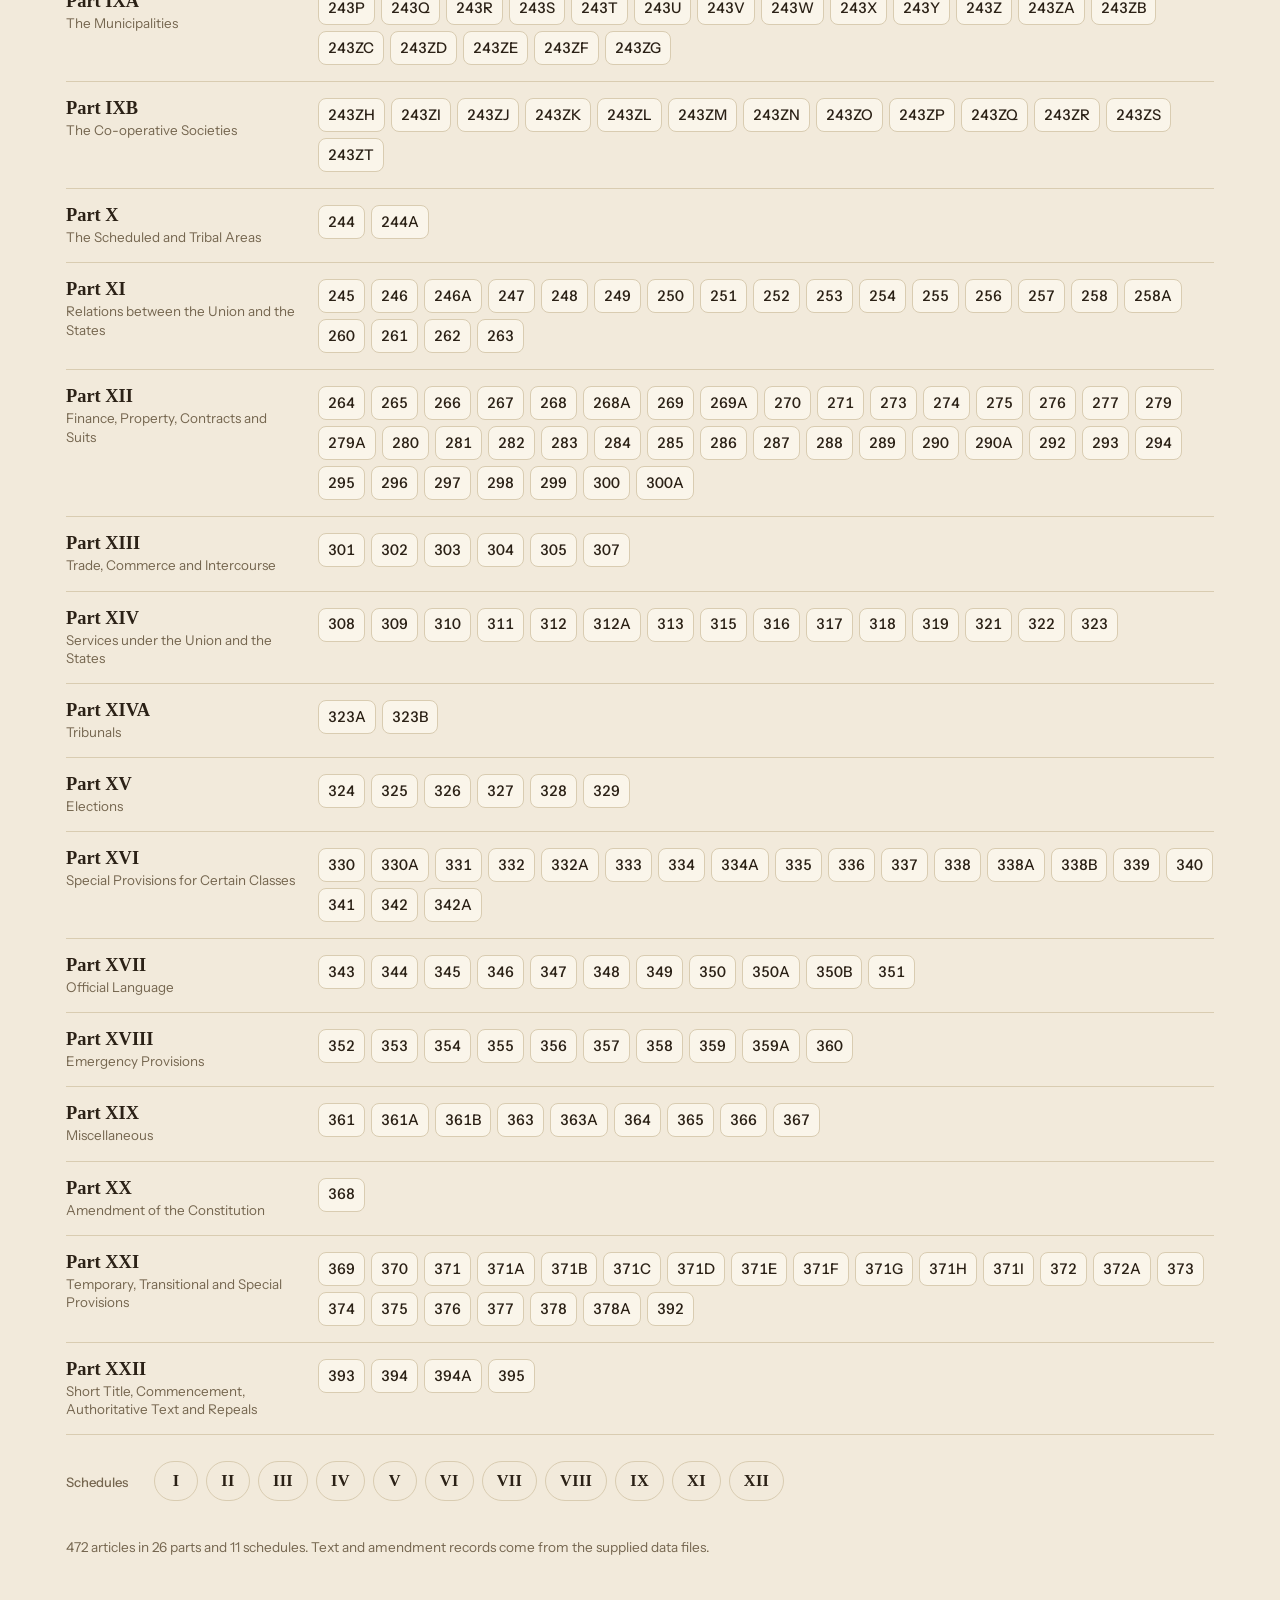
==== commit 29ee0651: "2026-10-22 11-17-49" ====
--- a/index.html
+++ b/index.html
@@ -1,810 +1,315 @@
 <!DOCTYPE html>
-<html lang="en">
-
-<head>
-	<meta charset="UTF-8">
-	<meta name="viewport" >
-	<title>Constitution of India</title>
-
+<html lang="en"><head><meta charset="utf-8">
+<meta name="viewport" content="width=device-width, initial-scale=1, viewport-fit=cover">
+<title>Constitution of India</title>
 <link href="[data-uri]"
 rel="icon" type="image/x-icon">
-
-
-	<link rel="stylesheet" type="text/css" href="lib/bootstrap.min.css" />
-	<link type="text/css" href="lib/bootstrap-tour.min.css" rel="stylesheet" />
-	<link rel="stylesheet" type="text/css" href="src/style.css" />
-
-	<script type="text/javascript" src="lib/jquery-1.11.1.min.js"></script>
-	<script type="text/javascript" src="lib/underscore.min.js"></script>
-	<script type="text/javascript" src="lib/bootstrap.min.js"></script>
-	<script type="text/javascript" src="lib/jquery.noty.packaged.min.js"></script>
-	<script type="text/javascript" src="lib/notiy.js"></script>
-	<script type="text/javascript" src="lib/bootstrap-tour.min.js"></script>
-</head>
-
-<body>
-
-    <div class="title-header" >[ Constitution of India ]</div>
-
-
-	<div class="col-sm-3 heading" id="main_title">
-		<span id="tenure_heading"></span>
-		<div class="subheading_sub_text" id="tenure_hint">
-		</div>
-	</div>
-	<div class="col-sm-6 heading" style="text-align: center">
-		<div class="subheading_sub_text" id="article_hint">
-	
-		</div>
-	</div>
-	<div class="col-sm-3 heading" style="text-align: right">
-		<div class="subheading_sub_text" id="amendments_hint">
-		</div>
-	</div>
-
-		
-
-	</div>
-	<div class="col-sm-3"></div>
-	<div class="clearfix"></div>
-	<div class="col-sm-3 years_and_parties" id="left_side_bar">
-		
-		<div class="clearfix"></div>
-		
-	</div>
-	<div class="col-sm-6 parts_of_constitution" id="coi_panel">
-		<div class="col-xs-2 left col-without-padding">
-			<div class="part_names part_names_left part_1" id="union_and_its_territory">
-    I. The Union and its Territory (1-4)
+<link rel="stylesheet" href="/fonts.css">
+<style>
+:root{box-sizing:border-box;padding-top:env(safe-area-inset-top,0px);padding-bottom:env(safe-area-inset-bottom,0px);
+--bg:#F2EADB;--panel:#FAF5EA;--ink:#2B2116;--mute:#75664F;--line:#D9CCB1;--chip:#E8DCC3;--blue:#6B4A26;--onblue:#FAF5EA;--saf:#8F6A1E;--hl:#F2D88A;color-scheme:light}
+@media (prefers-color-scheme:dark){:root:not([data-theme="light"]){--bg:#1A1612;--panel:#241E17;--ink:#EFE6D6;--mute:#AD9F88;--line:#3A3026;--chip:#2E261D;--blue:#D9B77A;--onblue:#1A1612;--saf:#E0A85A;--hl:#5A4310;color-scheme:dark}}
+:root[data-theme="dark"]{--bg:#1A1612;--panel:#241E17;--ink:#EFE6D6;--mute:#AD9F88;--line:#3A3026;--chip:#2E261D;--blue:#D9B77A;--onblue:#1A1612;--saf:#E0A85A;--hl:#5A4310;color-scheme:dark}
+html{height:100%;scroll-padding-top:env(safe-area-inset-top,0px)}
+*,*::before,*::after{box-sizing:border-box}
+body{margin:0;background:var(--bg);color:var(--ink);font:16px/1.5 "Instrument Sans",system-ui,-apple-system,"Segoe UI",sans-serif;-webkit-text-size-adjust:100%}
+button{font:inherit;color:inherit;cursor:pointer}
+:focus-visible{outline:2px solid var(--saf);outline-offset:2px}
+.wrap{max-width:1180px;margin:0 auto;padding:20px 16px 80px}
+header{display:grid;gap:14px;grid-template-columns:1fr;padding:12px 0 18px}
+.brand{display:flex;gap:14px;align-items:center}
+.brand svg{width:46px;height:46px;flex:none;color:var(--blue)}
+h1{font:700 clamp(1.9rem,5.5vw,3rem)/1.05 Spectral,Georgia,serif;margin:0;letter-spacing:-.01em}
+.hi{font:400 1rem "Tiro Devanagari Hindi","Noto Serif Devanagari",serif;color:var(--mute);margin-top:4px}
+.tbtn{margin-left:auto;align-self:flex-start;background:none;border:1px solid var(--line);border-radius:8px;width:38px;height:38px;color:var(--mute)}
+.sw{position:relative}
+#q{width:100%;height:48px;border-radius:12px;border:1px solid var(--line);background:var(--panel);color:var(--ink);padding:0 44px 0 44px;font:inherit;font-size:16px}
+#q:focus{outline:2px solid var(--blue);border-color:transparent}
+.sw>svg{position:absolute;left:14px;top:14px;width:20px;height:20px;color:var(--mute);pointer-events:none}
+#clr{position:absolute;right:6px;top:6px;width:36px;height:36px;border:0;background:none;color:var(--mute);font-size:20px;display:none}
+#res{position:absolute;z-index:30;left:0;right:0;top:54px;background:var(--panel);border:1px solid var(--line);border-radius:12px;max-height:min(70vh,520px);overflow:auto;box-shadow:0 12px 40px rgba(30,20,8,.22);display:none}
+.r{display:flex;gap:12px;width:100%;text-align:left;background:none;border:0;border-bottom:1px solid var(--line);padding:11px 14px}
+.r:last-child{border-bottom:0}.r[aria-selected=true],.r:hover{background:var(--chip)}
+.r b{flex:none;min-width:74px;font-weight:600;color:var(--blue);font-size:.88rem;padding-top:2px}
+.r span{display:block}.r .tt{font-weight:500}.r .sn{color:var(--mute);font-size:.87rem;margin-top:2px}
+mark{background:var(--hl);color:inherit;border-radius:3px;padding:0 1px}
+.empty{padding:16px;color:var(--mute)}
+.tray{display:flex;align-items:center;gap:10px;margin:0 0 10px}
+.tray>label{flex:none;width:76px;font-size:.82rem;color:var(--mute);font-weight:500}
+.sc{display:flex;gap:8px;overflow-x:auto;padding:4px 2px 8px;scrollbar-width:thin;scroll-snap-type:x proximity;flex:1;min-width:0;-webkit-overflow-scrolling:touch}
+.chip{flex:none;scroll-snap-align:start;min-width:44px;height:40px;padding:0 14px;border-radius:999px;border:1px solid transparent;background:var(--chip);font-weight:600;font-family:Spectral,Georgia,serif;font-size:1.02rem;letter-spacing:.02em;transition:background .15s,color .15s}
+.chip:hover{border-color:var(--blue)}
+.chip.on{background:var(--blue);color:var(--onblue)}
+.sch{margin-top:22px}
+.sch .chip{background:transparent;border-color:var(--line)}
+.sch .chip:hover,.sch .chip.on{border-color:var(--saf);background:var(--saf);color:var(--onblue)}
+hr{border:0;border-top:1px solid var(--line);margin:18px 0 6px}
+.part{display:grid;grid-template-columns:230px 1fr;gap:6px 22px;padding:16px 0;border-bottom:1px solid var(--line);scroll-margin-top:12px}
+.part.flash{animation:fl 1.4s ease-out}@keyframes fl{0%{background:var(--chip)}100%{background:transparent}}
+.pl{background:none;border:0;padding:0;text-align:left;align-self:start}
+.pl strong{display:block;font:700 1.15rem Spectral,Georgia,serif}
+.pl small{display:block;color:var(--mute);font-size:.84rem;line-height:1.35;margin-top:2px}
+.pl:hover strong{color:var(--blue)}
+.arts{display:flex;flex-wrap:wrap;gap:6px}
+.a{min-width:42px;height:34px;padding:0 9px;border-radius:8px;border:1px solid var(--line);background:var(--panel);font-variant-numeric:tabular-nums;font-size:.92rem;font-weight:500}
+.a:hover{background:var(--blue);color:var(--onblue);border-color:var(--blue)}
+.a.pre{padding:0 14px}
+#ov{position:fixed;inset:0;background:rgba(30,20,8,.45);z-index:40;display:none}
+#rd{position:fixed;z-index:50;background:var(--panel);display:flex;flex-direction:column;top:0;right:0;bottom:0;width:min(680px,100%);transform:translateX(105%);visibility:hidden;transition:transform .25s ease,visibility 0s .25s;box-shadow:-10px 0 40px rgba(30,20,8,.25)}
+#rd.open{transform:none;visibility:visible;transition:transform .25s ease}
+.rh{padding:calc(14px + env(safe-area-inset-top,0px)) 18px 12px;border-bottom:1px solid var(--line);display:flex;gap:10px;align-items:flex-start}
+.rh .k{font-size:.85rem;color:var(--mute)}
+.rh h2{font:700 1.45rem/1.2 Spectral,Georgia,serif;margin:2px 0 0}
+.x{margin-left:auto;flex:none;width:40px;height:40px;border:1px solid var(--line);background:none;border-radius:10px;font-size:20px}
+.rb{overflow:auto;padding:18px 20px 30px;flex:1;font:400 1.08rem/1.7 Spectral,Georgia,serif;overscroll-behavior:contain}
+.rb p{margin:0 0 .7em;}.l1{margin-left:1.3em!important}.l2{margin-left:2.6em!important}
+.rb .pv{font-style:italic}.rb .hd{font:600 1rem "Instrument Sans",sans-serif;margin-top:1.2em}.rb .br{font:.9rem "Instrument Sans",sans-serif;color:var(--mute)}
+.rb .sp{height:.6em}
+.am{margin-top:26px;border-top:1px solid var(--line);padding-top:14px;font:400 .93rem/1.5 "Instrument Sans",sans-serif}
+.am h3{font-size:.95rem;margin:0 0 8px}
+.am li{margin:0 0 6px;list-style:none}.am ul{padding:0;margin:0}
+.am button,.am a{background:var(--chip);border:0;border-radius:6px;padding:1px 8px;font-weight:600;color:var(--blue);text-decoration:none}
+.am a:hover{text-decoration:underline}
+.am em{color:var(--mute);font-style:normal}
+.rf{display:flex;gap:8px;justify-content:space-between;padding:10px 14px calc(10px + env(safe-area-inset-bottom,0px));border-top:1px solid var(--line)}
+.rf button{border:1px solid var(--line);background:none;border-radius:10px;padding:0 14px;height:42px;max-width:48%;overflow:hidden;text-overflow:ellipsis;white-space:nowrap}
+.rf button:disabled{opacity:.35;cursor:default}
+.acts{display:flex;gap:8px;flex-wrap:wrap;margin-top:22px;border-top:1px solid var(--line);padding-top:16px}
+.ab{font:500 .92rem "Instrument Sans",sans-serif;border:1px solid var(--line);border-radius:10px;padding:9px 14px;color:var(--ink) !important;text-decoration:none;background:var(--panel)}
+.ab:hover{border-color:var(--saf)}
+.rb .hit{background:var(--hl);border-radius:4px;box-shadow:-6px 0 0 var(--hl),6px 0 0 var(--hl)}
+.foot{margin-top:28px;color:var(--mute);font-size:.85rem}
+@media (max-width:820px){
+.part{grid-template-columns:1fr}.pl strong{display:inline}.pl small{display:inline;margin-left:8px}
+.tray>label{width:58px}
+#rd{top:auto;left:0;width:100%;height:92dvh;border-radius:16px 16px 0 0;transform:translateY(105%)}
+.wrap{padding-left:14px;padding-right:14px}}
+@media (prefers-reduced-motion:reduce){#rd,.part.flash{transition:none;animation:none}}
+body.full #rd{position:static;transform:none;visibility:visible;width:100%;max-width:100vw;height:100dvh;margin:0 auto;box-shadow:none;border-radius:0;transition:none}
+body.full #ov,body.full .wrap,body.full #cx{display:none!important}
+body.full{overflow:auto}
+body.full #home{display:block!important}
+</style></head><body>
+<div class="wrap">
+<header>
+ <div class="brand">
+  <svg viewBox="0 0 48 48" fill="none" stroke="currentColor" aria-hidden="true"><circle cx="24" cy="24" r="21" stroke-width="2.5"/><circle cx="24" cy="24" r="3.5" fill="currentColor" stroke="none"/><g stroke-width="1.6" id="spk"></g></svg>
+  <div><h1>Constitution of India</h1><div class="hi" lang="hi">भारत का संविधान</div></div>
+  <button class="tbtn" id="theme" aria-label="Toggle light or dark theme" title="Toggle theme">◐</button>
+ </div>
+ <div class="sw">
+  <svg viewBox="0 0 24 24" fill="none" stroke="currentColor" stroke-width="2" stroke-linecap="round"><circle cx="11" cy="11" r="7"/><path d="M20 20l-3.5-3.5"/></svg>
+  <input id="q" type="search" placeholder="Search articles, schedules, amendments" autocomplete="off" enterkeyhint="search" aria-label="Search the Constitution" role="combobox" aria-expanded="false" aria-controls="res">
+  <button id="clr" aria-label="Clear search">×</button>
+  <div id="res" role="listbox"></div>
+ </div>
+</header>
+<div class="tray"><label>Parts</label><div class="sc" id="pt"></div></div>
+<hr>
+<main id="ix"></main>
+<div class="tray sch"><label>Schedules</label><div class="sc" id="st"></div></div>
+<p class="foot" id="foot"></p>
 </div>
-
-<div class="part_names part_names_left part_2" id="citizenship">
-    II. Citizenship (5-11)
-</div>
-
-<div class="part_names part_names_left part_3" id="fundamental_rights">
-    III. Fundamental Rights (12-35)
-</div>
-
-<div class="part_names part_names_left part_4" id="directive_principles_of_state_policy">
-    IV. Directive Principles (36-51)
-</div>
-
-<div class="part_names part_names_left part_4a" id="fundamental_duties">
-    IVA. Fundamental Duties (51A)
-</div>
-
-<div class="part_names part_names_left part_5" id="union">
-    V. The Union (52-151)
-</div>
-
-<div class="part_names part_names_left part_6" id="states">
-    VI. The States (152-237)
-</div>
-
-<div class="part_names part_names_left part_7" id="states_in_part_b_of_the_first_schedule">
-    VII. The States in Part B of the First Schedule (238) (Omitted)
-</div>
-
-<div class="part_names part_names_left part_8" id="union_territories">
-    VIII. The Union Territories (239-242)
-</div>
-
-<div class="part_names part_names_left part_9" id="the_panchayats">
-    IX. The Panchayats (243-243O)
-</div>
-
-<div class="part_names part_names_left part_9a" id="municipalities">
-    IXA. The Municipalities (243P-243ZG)
-</div>
-
-<div class="part_names part_names_left part_10" id="the_scheduled_and_tribal_areas">
-    X. The Scheduled and Tribal Areas (244-244A)
-</div>
-
-<div class="part_names part_names_left part_11" id="relations_between_the_union_and_the_states">
-    XI. Relations Between the Union and the States (245-263)
-</div>
-
-<div class="part_names part_names_left part_12" id="finance_property_contracts_and_suits">
-    XII. Finance, Property, Contracts and Suits (264-300A)
-</div>
-
-<div class="part_names part_names_left part_13" id="trade_commerce_and_intercourse_within_the_territory_of_india">
-    XIII. Trade, Commerce and Intercourse within the Territory of India (301-307)
-</div>
-
-<div class="part_names part_names_left part_14" id="services_under_the_union_and_the_states">
-    XIV. Services under the Union and the States (308-323)
-</div>
-
-<div class="part_names part_names_left part_14a" id="tribunals">
-    XIVA. Tribunals (323A-323B)
-</div>
-
-<div class="part_names part_names_left part_15" id="elections">
-    XV. Elections (324-329A)
-</div>
-
-<div class="part_names part_names_left part_16" id="special_provisions_relating_to_certain_classes">
-    XVI. Special Provisions relating to Certain Classes (330-342A)
-</div>
-
-<div class="part_names part_names_left part_17" id="official_language">
-    XVII. Official Language (343-351)
-</div>
-
-<div class="part_names part_names_left part_18" id="emergency_provisions">
-    XVIII. Emergency Provisions (352-360)
-</div>
-
-<div class="part_names part_names_left part_19" id="miscellaneous">
-    XIX. Miscellaneous (361-367)
-</div>
-
-<div class="part_names part_names_left part_20" id="amendment_of_the_constitution">
-    XX. Amendment of the Constitution (368)
-</div>
-
-<div class="part_names part_names_left part_21" id="temporary_transitional_and_special_provisions">
-    XXI. Temporary, Transitional and Special Provisions (369-392)
-</div>
-
-<div class="part_names part_names_left part_22" id="short_title_commencement_authoritative_text">
-    XXII. Short Title, Commencement, Authoritative Text in Hindi and Repeals (393-395)
-</div>
-		</div>
-		<div class="col-sm-8 center col-without-padding articles_container article-list">
-			<div id="parts_div">
-				<div class="box shade2" id="article_0">Preamble</div>
-				<div id="part_1" class="part">
-					<div class="box shade2" id="article_1">1</div>
-					<div class="box shade2" id="article_2">2</div>
-					<div class="box shade2" id="article_2a">2-A</div>
-					<div class="box shade2" id="article_3">3</div>
-					<div class="box shade2" id="article_4">4</div>
-				</div>
-				<div id="part_2" class="part">
-					<div class="box shade1" id="article_5">5</div>
-					<div class="box shade1" id="article_6">6</div>
-					<div class="box shade1" id="article_7">7</div>
-					<div class="box shade1" id="article_8">8</div>
-					<div class="box shade1" id="article_9">9</div>
-					<div class="box shade1" id="article_10">10</div>
-					<div class="box shade1" id="article_11">11</div>
-				</div>
-				<div id="part_3" class="part">
-					<div class="box shade2" id="article_12">12</div>
-					<div class="box shade2" id="article_13">13</div>
-					<div class="box shade2" id="article_14">14</div>
-					<div class="box shade2" id="article_15">15</div>
-					<div class="box shade2" id="article_16">16</div>
-					<div class="box shade2" id="article_17">17</div>
-					<div class="box shade2" id="article_18">18</div>
-					<div class="box shade2" id="article_19">19</div>
-					<div class="box shade2" id="article_20">20</div>
-					<div class="box shade2" id="article_21">21</div>
-					<div class="box shade2" id="article_21a">21-A</div>
-					<div class="box shade2" id="article_22">22</div>
-					<div class="box shade2" id="article_23">23</div>
-					<div class="box shade2" id="article_24">24</div>
-					<div class="box shade2" id="article_25">25</div>
-					<div class="box shade2" id="article_26">26</div>
-					<div class="box shade2" id="article_27">27</div>
-					<div class="box shade2" id="article_28">28</div>
-					<div class="box shade2" id="article_29">29</div>
-					<div class="box shade2" id="article_30">30</div>
-					<div class="box shade2" id="article_31">31</div>
-					<div class="box shade2" id="article_31a">31-A</div>
-					<div class="box shade2" id="article_31b">31-B</div>
-					<div class="box shade2" id="article_31c">31-C</div>
-					<div class="box shade2" id="article_31d">31-D</div>
-					<div class="box shade2" id="article_32">32</div>
-					<div class="box shade2" id="article_32a">32-A</div>
-					<div class="box shade2" id="article_33">33</div>
-					<div class="box shade2" id="article_34">34</div>
-					<div class="box shade2" id="article_35">35</div>
-				</div>
-				<div id="part_4" class="part">
-					<div class="box shade1" id="article_36">36</div>
-					<div class="box shade1" id="article_37">37</div>
-					<div class="box shade1" id="article_38">38</div>
-					<div class="box shade1" id="article_39">39</div>
-					<div class="box shade1" id="article_39a">39-A</div>
-					<div class="box shade1" id="article_40">40</div>
-					<div class="box shade1" id="article_41">41</div>
-					<div class="box shade1" id="article_42">42</div>
-					<div class="box shade1" id="article_43">43</div>
-					<div class="box shade1" id="article_43b">43-B</div>
-					<div class="box shade1" id="article_43a">43-A</div>
-					<div class="box shade1" id="article_44">44</div>
-					<div class="box shade1" id="article_45">45</div>
-					<div class="box shade1" id="article_46">46</div>
-					<div class="box shade1" id="article_47">47</div>
-					<div class="box shade1" id="article_48">48</div>
-					<div class="box shade1" id="article_48a">48-A</div>
-					<div class="box shade1" id="article_49">49</div>
-					<div class="box shade1" id="article_50">50</div>
-					<div class="box shade1" id="article_51">51</div>
-				</div>
-				<div id="part_4a" class="part">
-					<div class="box shade2" id="article_51a">51-A</div>
-				</div>
-				<div id="part_5" class="part">
-					<div class="box shade1" id="article_52">52</div>
-					<div class="box shade1" id="article_53">53</div>
-					<div class="box shade1" id="article_54">54</div>
-					<div class="box shade1" id="article_55">55</div>
-					<div class="box shade1" id="article_56">56</div>
-					<div class="box shade1" id="article_57">57</div>
-					<div class="box shade1" id="article_58">58</div>
-					<div class="box shade1" id="article_59">59</div>
-					<div class="box shade1" id="article_60">60</div>
-					<div class="box shade1" id="article_61">61</div>
-					<div class="box shade1" id="article_62">62</div>
-					<div class="box shade1" id="article_63">63</div>
-					<div class="box shade1" id="article_64">64</div>
-					<div class="box shade1" id="article_65">65</div>
-					<div class="box shade1" id="article_66">66</div>
-					<div class="box shade1" id="article_67">67</div>
-					<div class="box shade1" id="article_68">68</div>
-					<div class="box shade1" id="article_69">69</div>
-					<div class="box shade1" id="article_70">70</div>
-					<div class="box shade1" id="article_71">71</div>
-					<div class="box shade1" id="article_72">72</div>
-					<div class="box shade1" id="article_73">73</div>
-					<div class="box shade1" id="article_74">74</div>
-					<div class="box shade1" id="article_75">75</div>
-					<div class="box shade1" id="article_76">76</div>
-					<div class="box shade1" id="article_77">77</div>
-					<div class="box shade1" id="article_78">78</div>
-					<div class="box shade1" id="article_79">79</div>
-					<div class="box shade1" id="article_80">80</div>
-					<div class="box shade1" id="article_81">81</div>
-					<div class="box shade1" id="article_82">82</div>
-					<div class="box shade1" id="article_83">83</div>
-					<div class="box shade1" id="article_84">84</div>
-					<div class="box shade1" id="article_85">85</div>
-					<div class="box shade1" id="article_86">86</div>
-					<div class="box shade1" id="article_87">87</div>
-					<div class="box shade1" id="article_88">88</div>
-					<div class="box shade1" id="article_89">89</div>
-					<div class="box shade1" id="article_90">90</div>
-					<div class="box shade1" id="article_91">91</div>
-					<div class="box shade1" id="article_92">92</div>
-					<div class="box shade1" id="article_93">93</div>
-					<div class="box shade1" id="article_94">94</div>
-					<div class="box shade1" id="article_95">95</div>
-					<div class="box shade1" id="article_96">96</div>
-					<div class="box shade1" id="article_97">97</div>
-					<div class="box shade1" id="article_98">98</div>
-					<div class="box shade1" id="article_99">99</div>
-					<div class="box shade1" id="article_100">100</div>
-					<div class="box shade1" id="article_101">101</div>
-					<div class="box shade1" id="article_102">102</div>
-					<div class="box shade1" id="article_103">103</div>
-					<div class="box shade1" id="article_104">104</div>
-					<div class="box shade1" id="article_105">105</div>
-					<div class="box shade1" id="article_106">106</div>
-					<div class="box shade1" id="article_107">107</div>
-					<div class="box shade1" id="article_108">108</div>
-					<div class="box shade1" id="article_109">109</div>
-					<div class="box shade1" id="article_110">110</div>
-					<div class="box shade1" id="article_111">111</div>
-					<div class="box shade1" id="article_112">112</div>
-					<div class="box shade1" id="article_113">113</div>
-					<div class="box shade1" id="article_114">114</div>
-					<div class="box shade1" id="article_115">115</div>
-					<div class="box shade1" id="article_116">116</div>
-					<div class="box shade1" id="article_117">117</div>
-					<div class="box shade1" id="article_118">118</div>
-					<div class="box shade1" id="article_119">119</div>
-					<div class="box shade1" id="article_120">120</div>
-					<div class="box shade1" id="article_121">121</div>
-					<div class="box shade1" id="article_122">122</div>
-					<div class="box shade1" id="article_123">123</div>
-					<div class="box shade1" id="article_124">124</div>
-					<div class="box shade1" id="article_124a">124-A</div>
-					<div class="box shade1" id="article_124b">124-B</div>
-					<div class="box shade1" id="article_124c">124-C</div>
-					<div class="box shade1" id="article_125">125</div>
-					<div class="box shade1" id="article_126">126</div>
-					<div class="box shade1" id="article_127">127</div>
-					<div class="box shade1" id="article_128">128</div>
-					<div class="box shade1" id="article_129">129</div>
-					<div class="box shade1" id="article_130">130</div>
-					<div class="box shade1" id="article_131">131</div>
-					<div class="box shade1" id="article_131a">131-A</div>
-					<div class="box shade1" id="article_132">132</div>
-					<div class="box shade1" id="article_133">133</div>
-					<div class="box shade1" id="article_134">134</div>
-					<div class="box shade1" id="article_134a">134-A</div>
-					<div class="box shade1" id="article_135">135</div>
-					<div class="box shade1" id="article_136">136</div>
-					<div class="box shade1" id="article_137">137</div>
-					<div class="box shade1" id="article_138">138</div>
-					<div class="box shade1" id="article_139">139</div>
-					<div class="box shade1" id="article_139a">139-A</div>
-					<div class="box shade1" id="article_140">140</div>
-					<div class="box shade1" id="article_141">141</div>
-					<div class="box shade1" id="article_142">142</div>
-					<div class="box shade1" id="article_143">143</div>
-					<div class="box shade1" id="article_144">144</div>
-					<div class="box shade1" id="article_144a">144-A</div>
-					<div class="box shade1" id="article_145">145</div>
-					<div class="box shade1" id="article_146">146</div>
-					<div class="box shade1" id="article_147">147</div>
-					<div class="box shade1" id="article_148">148</div>
-					<div class="box shade1" id="article_149">149</div>
-					<div class="box shade1" id="article_150">150</div>
-					<div class="box shade1" id="article_151">151</div>
-				</div>
-				<div id="part_6" class="part">
-					<div class="box shade2" id="article_152">152</div>
-					<div class="box shade2" id="article_153">153</div>
-					<div class="box shade2" id="article_154">154</div>
-					<div class="box shade2" id="article_155">155</div>
-					<div class="box shade2" id="article_156">156</div>
-					<div class="box shade2" id="article_157">157</div>
-					<div class="box shade2" id="article_158">158</div>
-					<div class="box shade2" id="article_159">159</div>
-					<div class="box shade2" id="article_160">160</div>
-					<div class="box shade2" id="article_161">161</div>
-					<div class="box shade2" id="article_162">162</div>
-					<div class="box shade2" id="article_163">163</div>
-					<div class="box shade2" id="article_164">164</div>
-					<div class="box shade2" id="article_165">165</div>
-					<div class="box shade2" id="article_166">166</div>
-					<div class="box shade2" id="article_167">167</div>
-					<div class="box shade2" id="article_168">168</div>
-					<div class="box shade2" id="article_169">169</div>
-					<div class="box shade2" id="article_170">170</div>
-					<div class="box shade2" id="article_171">171</div>
-					<div class="box shade2" id="article_172">172</div>
-					<div class="box shade2" id="article_173">173</div>
-					<div class="box shade2" id="article_174">174</div>
-					<div class="box shade2" id="article_175">175</div>
-					<div class="box shade2" id="article_176">176</div>
-					<div class="box shade2" id="article_177">177</div>
-					<div class="box shade2" id="article_178">178</div>
-					<div class="box shade2" id="article_179">179</div>
-					<div class="box shade2" id="article_180">180</div>
-					<div class="box shade2" id="article_181">181</div>
-					<div class="box shade2" id="article_182">182</div>
-					<div class="box shade2" id="article_183">183</div>
-					<div class="box shade2" id="article_184">184</div>
-					<div class="box shade2" id="article_185">185</div>
-					<div class="box shade2" id="article_186">186</div>
-					<div class="box shade2" id="article_187">187</div>
-					<div class="box shade2" id="article_188">188</div>
-					<div class="box shade2" id="article_189">189</div>
-					<div class="box shade2" id="article_190">190</div>
-
-<div class="box shade2" id="article_191">191</div>
-<div class="box shade2" id="article_192">192</div>
-<div class="box shade2" id="article_193">193</div>
-<div class="box shade2" id="article_194">194</div>
-<div class="box shade2" id="article_195">195</div>
-<div class="box shade2" id="article_196">196</div>
-<div class="box shade2" id="article_197">197</div>
-<div class="box shade2" id="article_198">198</div>
-<div class="box shade2" id="article_199">199</div>
-
-
-
-					<div class="box shade2" id="article_200">200</div>
-					<div class="box shade2" id="article_201">201</div>
-					<div class="box shade2" id="article_202">202</div>
-					<div class="box shade2" id="article_203">203</div>
-					<div class="box shade2" id="article_204">204</div>
-					<div class="box shade2" id="article_205">205</div>
-					<div class="box shade2" id="article_206">206</div>
-					<div class="box shade2" id="article_207">207</div>
-					<div class="box shade2" id="article_208">208</div>
-					<div class="box shade2" id="article_209">209</div>
-					<div class="box shade2" id="article_210">210</div>
-					<div class="box shade2" id="article_211">211</div>
-					<div class="box shade2" id="article_212">212</div>
-					<div class="box shade2" id="article_213">213</div>
-					<div class="box shade2" id="article_214">214</div>
-					<div class="box shade2" id="article_215">215</div>
-					<div class="box shade2" id="article_216">216</div>
-					<div class="box shade2" id="article_217">217</div>
-					<div class="box shade2" id="article_218">218</div>
-					<div class="box shade2" id="article_219">219</div>
-					<div class="box shade2" id="article_220">220</div>
-					<div class="box shade2" id="article_221">221</div>
-					<div class="box shade2" id="article_222">222</div>
-					<div class="box shade2" id="article_223">223</div>
-					<div class="box shade2" id="article_224">224</div>
-					<div class="box shade2" id="article_224a">224-A</div>
-					<div class="box shade2" id="article_225">225</div>
-					<div class="box shade2" id="article_226">226</div>
-					<div class="box shade2" id="article_226a">226-A</div>
-					<div class="box shade2" id="article_227">227</div>
-					<div class="box shade2" id="article_228">228</div>
-					<div class="box shade2" id="article_229">229</div>
-					<div class="box shade2" id="article_230">230</div>
-					<div class="box shade2" id="article_231">231</div>
-					<div class="box shade2" id="article_232">232</div>
-					<div class="box shade2" id="article_233">233</div>
-					<div class="box shade2" id="article_233a">233-A</div>
-					<div class="box shade2" id="article_234">234</div>
-					<div class="box shade2" id="article_235">235</div>
-					<div class="box shade2" id="article_236">236</div>
-					<div class="box shade2" id="article_237">237</div>
-				</div>
-				<div id="part_7" class="part">
-					<div class="box shade1" id="article_238">238</div>
-				</div>
-				<div id="part_8" class="part">
-					<div class="box shade2" id="article_239">239</div>
-					<div class="box shade2" id="article_239a">239-A</div>
-					<div class="box shade2" id="article_239aa">239-AA</div>
-					<div class="box shade2" id="article_239ab">239-AB</div>
-					<div class="box shade2" id="article_239b">239-B</div>
-					<div class="box shade2" id="article_240">240</div>
-					<div class="box shade2" id="article_241">241</div>
-					<div class="box shade2" id="article_242">242</div>
-				</div>
-				<div id="part_9" class="part">
-					<div class="box shade1" id="article_243">243</div>
-					<div class="box shade1" id="article_243a">243-A</div>
-					<div class="box shade1" id="article_243b">243-B</div>
-					<div class="box shade1" id="article_243c">243-C</div>
-					<div class="box shade1" id="article_243d">243-D</div>
-					<div class="box shade1" id="article_243e">243-E</div>
-					<div class="box shade1" id="article_243f">243-F</div>
-					<div class="box shade1" id="article_243g">243-G</div>
-					<div class="box shade1" id="article_243h">243-H</div>
-					<div class="box shade1" id="article_243i">243-I</div>
-					<div class="box shade1" id="article_243j">243-J</div>
-					<div class="box shade1" id="article_243k">243-K</div>
-					<div class="box shade1" id="article_243l">243-L</div>
-					<div class="box shade1" id="article_243m">243-M</div>
-					<div class="box shade1" id="article_243n">243-N</div>
-					<div class="box shade1" id="article_243o">243-O</div>
-				</div>
-				<div id="part_9a" class="part">
-					<div class="box shade2" id="article_243p">243-P</div>
-					<div class="box shade2" id="article_243q">243-Q</div>
-					<div class="box shade2" id="article_243r">243-R</div>
-					<div class="box shade2" id="article_243s">243-S</div>
-					<div class="box shade2" id="article_243t">243-T</div>
-					<div class="box shade2" id="article_243u">243-U</div>
-					<div class="box shade2" id="article_243v">243-V</div>
-					<div class="box shade2" id="article_243w">243-W</div>
-					<div class="box shade2" id="article_243x">243-X</div>
-					<div class="box shade2" id="article_243y">243-Y</div>
-					<div class="box shade2" id="article_243z">243-Z</div>
-					<div class="box shade2" id="article_243za">243-ZA</div>
-					<div class="box shade2" id="article_243zb">243-ZB</div>
-					<div class="box shade2" id="article_243zc">243-ZC</div>
-					<div class="box shade2" id="article_243zd">243-ZD</div>
-					<div class="box shade2" id="article_243ze">243-ZE</div>
-					<div class="box shade2" id="article_243zf">243-ZF</div>
-					<div class="box shade2" id="article_243zg">243-ZG</div>
-				</div>
-				<div id="part_10" class="part">
-					<div class="box shade1" id="article_244">244</div>
-					<div class="box shade1" id="article_244a">244-A</div>
-				</div>
-				<div id="part_11" class="part">
-					<div class="box shade2" id="article_245">245</div>
-					<div class="box shade2" id="article_246">246</div>
-					<div class="box shade2" id="article_246a">246A</div>
-					<div class="box shade2" id="article_247">247</div>
-					<div class="box shade2" id="article_248">248</div>
-					<div class="box shade2" id="article_249">249</div>
-					<div class="box shade2" id="article_250">250</div>
-					<div class="box shade2" id="article_251">251</div>
-					<div class="box shade2" id="article_252">252</div>
-					<div class="box shade2" id="article_253">253</div>
-					<div class="box shade2" id="article_254">254</div>
-					<div class="box shade2" id="article_255">255</div>
-					<div class="box shade2" id="article_256">256</div>
-					<div class="box shade2" id="article_257">257</div>
-					<div class="box shade2" id="article_257a">257-A</div>
-					<div class="box shade2" id="article_258">258</div>
-					<div class="box shade2" id="article_258a">258-A</div>
-					<div class="box shade2" id="article_259">259</div>
-					<div class="box shade2" id="article_260">260</div>
-					<div class="box shade2" id="article_261">261</div>
-					<div class="box shade2" id="article_262">262</div>
-					<div class="box shade2" id="article_263">263</div>
-				</div>
-				<div id="part_12" class="part">
-					<div class="box shade1" id="article_264">264</div>
-					<div class="box shade1" id="article_265">265</div>
-					<div class="box shade1" id="article_266">266</div>
-					<div class="box shade1" id="article_267">267</div>
-					<div class="box shade1" id="article_268a">268-A</div>
-					<div class="box shade1" id="article_269">269</div>
-					<div class="box shade1" id="article_270">270</div>
-					<div class="box shade1" id="article_271">271</div>
-					<div class="box shade1" id="article_272">272</div>
-					<div class="box shade1" id="article_273">273</div>
-					<div class="box shade1" id="article_274">274</div>
-					<div class="box shade1" id="article_275">275</div>
-					<div class="box shade1" id="article_276">276</div>
-					<div class="box shade1" id="article_277">277</div>
-					<div class="box shade1" id="article_278">278</div>
-					<div class="box shade1" id="article_279">279</div>
-					<div class="box shade1" id="article_280">280</div>
-					<div class="box shade1" id="article_281">281</div>
-					<div class="box shade1" id="article_282">282</div>
-					<div class="box shade1" id="article_283">283</div>
-					<div class="box shade1" id="article_284">284</div>
-					<div class="box shade1" id="article_285">285</div>
-					<div class="box shade1" id="article_286">286</div>
-					<div class="box shade1" id="article_287">287</div>
-					<div class="box shade1" id="article_288">288</div>
-					<div class="box shade1" id="article_289">289</div>
-					<div class="box shade1" id="article_290">290</div>
-					<div class="box shade1" id="article_290a">290-A</div>
-					<div class="box shade1" id="article_291">291</div>
-					<div class="box shade1" id="article_292">292</div>
-					<div class="box shade1" id="article_293">293</div>
-					<div class="box shade1" id="article_294">294</div>
-					<div class="box shade1" id="article_295">295</div>
-					<div class="box shade1" id="article_296">296</div>
-					<div class="box shade1" id="article_297">297</div>
-					<div class="box shade1" id="article_298">298</div>
-					<div class="box shade1" id="article_299">299</div>
-					<div class="box shade1" id="article_300">300</div>
-					<div class="box shade1" id="article_300a">300-A</div>
-				</div>
-				<div id="part_13" class="part">
-					<div class="box shade2" id="article_301">301</div>
-					<div class="box shade2" id="article_302">302</div>
-					<div class="box shade2" id="article_303">303</div>
-					<div class="box shade2" id="article_304">304</div>
-					<div class="box shade2" id="article_305">305</div>
-					<div class="box shade2" id="article_306">306</div>
-					<div class="box shade2" id="article_307">307</div>
-				</div>
-				<div id="part_14" class="part">
-					<div class="box shade1" id="article_308">308</div>
-					<div class="box shade1" id="article_309">309</div>
-					<div class="box shade1" id="article_310">310</div>
-					<div class="box shade1" id="article_311">311</div>
-					<div class="box shade1" id="article_312">312</div>
-					<div class="box shade1" id="article_312a">312-A</div>
-					<div class="box shade1" id="article_313">313</div>
-					<div class="box shade1" id="article_314">314</div>
-					<div class="box shade1" id="article_315">315</div>
-					<div class="box shade1" id="article_316">316</div>
-					<div class="box shade1" id="article_317">317</div>
-					<div class="box shade1" id="article_318">318</div>
-					<div class="box shade1" id="article_319">319</div>
-					<div class="box shade1" id="article_320">320</div>
-					<div class="box shade1" id="article_321">321</div>
-					<div class="box shade1" id="article_322">322</div>
-					<div class="box shade1" id="article_323">323</div>
-				</div>
-				<div id="part_14a" class="part">
-					<div class="box shade2" id="article_323a">323-A</div>
-					<div class="box shade2" id="article_323b">323-B</div>
-				</div>
-				<div id="part_15" class="part">
-					<div class="box shade1" id="article_324">324</div>
-					<div class="box shade1" id="article_325">325</div>
-					<div class="box shade1" id="article_326">326</div>
-					<div class="box shade1" id="article_327">327</div>
-					<div class="box shade1" id="article_328">328</div>
-					<div class="box shade1" id="article_329">329</div>
-					<div class="box shade1" id="article_329a">329-A</div>
-				</div>
-				<div id="part_16" class="part">
-					<div class="box shade2" id="article_330">330</div>
-				<div class="box shade2" id="article_330a">330A</div>
-
-					<div class="box shade2" id="article_331">331</div>
-					<div class="box shade2" id="article_332">332</div>
-							<div class="box shade2" id="article_332a">332-A</div>	
-					<div class="box shade2" id="article_333">333</div>
-					<div class="box shade2" id="article_334">334</div>
-					<div class="box shade2" id="article_334a">334-A</div>	
-
-					<div class="box shade2" id="article_335">335</div>
-					<div class="box shade2" id="article_336">336</div>
-					<div class="box shade2" id="article_337">337</div>
-					<div class="box shade2" id="article_338a">338-A</div>
-				<div class="box shade2" id="article_338b">338-B</div>
-
-					<div class="box shade2" id="article_339">339</div>
-					<div class="box shade2" id="article_340">340</div>
-					<div class="box shade2" id="article_341">341</div>
-					<div class="box shade2" id="article_342">342</div>
-					<div class="box shade2" id="article_342a">342-A</div>
-
-				</div>
-				<div id="part_17" class="part">
-					<div class="box shade1" id="article_343">343</div>
-					<div class="box shade1" id="article_344">344</div>
-					<div class="box shade1" id="article_345">345</div>
-					<div class="box shade1" id="article_346">346</div>
-					<div class="box shade1" id="article_347">347</div>
-					<div class="box shade1" id="article_348">348</div>
-					<div class="box shade1" id="article_349">349</div>
-					<div class="box shade1" id="article_350">350</div>
-					<div class="box shade1" id="article_350a">350-A</div>
-					<div class="box shade1" id="article_350b">350-B</div>
-					<div class="box shade1" id="article_351">351</div>
-				</div>
-				<div id="part_18" class="part">
-					<div class="box shade2" id="article_352">352</div>
-					<div class="box shade2" id="article_353">353</div>
-					<div class="box shade2" id="article_354">354</div>
-					<div class="box shade2" id="article_355">355</div>
-					<div class="box shade2" id="article_356">356</div>
-					<div class="box shade2" id="article_357">357</div>
-					<div class="box shade2" id="article_358">358</div>
-					<div class="box shade2" id="article_359">359</div>
-					<div class="box shade2" id="article_359a">359-A</div>
-					<div class="box shade2" id="article_360">360</div>
-				</div>
-				<div id="part_19" class="part">
-					<div class="box shade1" id="article_361">361</div>
-					<div class="box shade1" id="article_361a">361-A</div>
-					<div class="box shade1" id="article_361b">361-B</div>
-					<div class="box shade1" id="article_362">362</div>
-					<div class="box shade1" id="article_363">363</div>
-					<div class="box shade1" id="article_364">364</div>
-					<div class="box shade1" id="article_365">365</div>
-					<div class="box shade1" id="article_366">366</div>
-					<div class="box shade1" id="article_367">367</div>
-				</div>
-				<div id="part_20" class="part">
-					<div class="box shade2" id="article_368">368</div>
-				</div>
-				<div id="part_21" class="part">
-					<div class="box shade1" id="article_369">369</div>
-					<div class="box shade1" id="article_370">370</div>
-					<div class="box shade1" id="article_371">371</div>
-					<div class="box shade1" id="article_371a">371-A</div>
-					<div class="box shade1" id="article_371b">371-B</div>
-					<div class="box shade1" id="article_371c">371-C</div>
-					<div class="box shade1" id="article_371d">371-D</div>
-					<div class="box shade1" id="article_371e">371-E</div>
-					<div class="box shade1" id="article_371f">371-F</div>
-					<div class="box shade1" id="article_371g">371-G</div>
-					<div class="box shade1" id="article_371h">371-H</div>
-					<div class="box shade1" id="article_371i">371-I</div>
-					<div class="box shade1" id="article_371j">371-J</div>
-					<div class="box shade1" id="article_372">372</div>
-					<div class="box shade1" id="article_372a">372-A</div>
-					<div class="box shade1" id="article_373">373</div>
-					<div class="box shade1" id="article_374">374</div>
-					<div class="box shade1" id="article_375">375</div>
-					<div class="box shade1" id="article_376">376</div>
-					<div class="box shade1" id="article_377">377</div>
-					<div class="box shade1" id="article_378">378</div>
-					<div class="box shade1" id="article_378a">378-A</div>
-					<div class="box shade1" id="article_379-391">
-						379-391
-					</div>
-					<div class="box shade1" id="article_392">392</div>
-				</div>
-				<div id="part_22" class="part">
-					<div class="box shade2" id="article_393">393</div>
-					<div class="box shade2" id="article_394">394</div>
-					<div class="box shade2" id="article_394a">394-A</div>
-					<div class="box shade2" id="article_395">395</div>
-				</div>
-			</div>
-
-			<div id="schedules_label" class="col-sm-12 heading" style="text-align: center">
-				<span id="schedule_heading">Schedules</span><br />
-				<div class="subheading_sub_text" id="article_hint">
-				
-				</div>
-			</div>
-	
-			<div id="schedules" class="part">
-			
-				<div class="box shade2" id="sched_1">1</div>
-				<div class="box shade2" id="sched_2">2</div>
-				<div class="box shade2" id="sched_3">3</div>
-				<div class="box shade2" id="sched_4">4</div>
-				<div class="box shade2" id="sched_5">5</div>
-				<div class="box shade2" id="sched_6">6</div>
-				<div class="box shade2" id="sched_7">7</div>
-				<div class="box shade2" id="sched_8">8</div>
-				<div class="box shade2" id="sched_9">9</div>
-				<div class="box shade2" id="sched_10">10</div>
-				<div class="box shade2" id="sched_11">11</div>
-				<div class="box shade2" id="sched_12">12</div>
-			</div>
-		</div>
-
-
-
-		<div class="col-xs-2 right col-without-padding">
-		
-		</div>
-	</div>
-
-
-	<div id="right_side_bar" class="col-sm-3">
-		<div id="selected_ammendments"></div>
-		<div class="list_of_amendments">
-			<ul class="list-group list_group_class"></ul>
-		</div>
-	</div>
-
-	
-	<div class="clearfix"></div>
-
-
-	<div class="col-sm-3"></div>
-	
-	<div class="col-sm-6">
-
-		<div class = "row">
-				<div id="reset" class="col-sm-6" style="margin-top: 6px; width: auto !important;">
-					<span class="reset_class">Reset</span>
-				</div>
-				<div id="detail" class="col-sm-6" style="margin-top: 6px; width: auto !important;">
-					<span class="detail_class">Detail</span>
-				</div>				
-		</div>
-	</div>
-	
-			<div class="col-sm-6 article_coloring_legends part_names">
-			<div id="article_added">
-				<span>Added</span>
-				<div class="box shade2 select_green_effect"></div>
-			</div>
-			<div id="article_changed">
-				<span>Changed</span>
-				<div class="box shade2 select_yellow_effect"></div>
-			</div>
-			<div id="article_removed">
-				<span>Removed</span>
-				<div class="box shade2 select_red_effect"></div>
-			</div>
-		</div>
-		
-<div id="searchModal" class="search-modal">
-    <div class="search-box">
-        <input
-            id="articleSearch"
-            type="text"
-            autocomplete="off"
-            placeholder="Search articles..."
-        >
-
-        <div id="searchResults"></div>
-    </div>
-</div>
-
-<span id="credits"
-      data-toggle="popover"
-      data-trigger="hover"
-      data-html="true"
-      data-placement="top"
-      data-content='
-
-<b>Credits</b><br><br>
-Amendment data:
-
-Original visualisation:
-<a href="http://constitution-of-india.pykih.com/" target="_blank">Pykih</a>.
-<br>
-Expanded by
-<a href="https://github.com/shubhmadhavan/" target="_blank">Shubh Madhavan</a>.'>
-
-</span>
-
-	<script type="text/javascript" src="src/main.js"></script>
-	<script type="text/javascript">
-		var k = new news.Constitution();
-		k.execute();
-	</script>
-	<script type="text/javascript" src="src/search.js"></script>
-
-</body>
-
-</html>
-
+<div id="ov"></div>
+<aside id="rd" role="dialog" aria-modal="true" aria-labelledby="rt"><div class="rh"><div><div class="k" id="rk"></div><h2 id="rt"></h2></div><button class="x" id="cx" aria-label="Close">×</button><a class="x" id="home" href="." style="display:none;text-align:center;line-height:40px;text-decoration:none;color:inherit">⌂</a></div><div class="rb" id="rbd"></div><div class="rf"><button id="pv"></button><button id="nx"></button></div></aside>
+<script>
+const D={"parts":[{"r":"I","t":"The Union and its Territory"},{"r":"II","t":"Citizenship"},{"r":"III","t":"Fundamental Rights"},{"r":"IV","t":"Directive Principles of State Policy"},{"r":"IVA","t":"Fundamental Duties"},{"r":"V","t":"The Union"},{"r":"VI","t":"The States"},{"r":"VII","t":"The States in Part B of the First Schedule (repealed)"},{"r":"VIII","t":"The Union Territories"},{"r":"IX","t":"The Panchayats"},{"r":"IXA","t":"The Municipalities"},{"r":"IXB","t":"The Co-operative Societies"},{"r":"X","t":"The Scheduled and Tribal Areas"},{"r":"XI","t":"Relations between the Union and the States"},{"r":"XII","t":"Finance, Property, Contracts and Suits"},{"r":"XIII","t":"Trade, Commerce and Intercourse"},{"r":"XIV","t":"Services under the Union and the States"},{"r":"XIVA","t":"Tribunals"},{"r":"XV","t":"Elections"},{"r":"XVI","t":"Special Provisions for Certain Classes"},{"r":"XVII","t":"Official Language"},{"r":"XVIII","t":"Emergency Provisions"},{"r":"XIX","t":"Miscellaneous"},{"r":"XX","t":"Amendment of the Constitution"},{"r":"XXI","t":"Temporary, Transitional and Special Provisions"},{"r":"XXII","t":"Short Title, Commencement, Authoritative Text and Repeals"}],"arts":[["0","Preamble","",["WE, THE PEOPLE OF INDIA, having solemnly resolved to constitute India into a SOVEREIGN SOCIALIST SECULAR DEMOCRATIC REPUBLIC and to secure to all its citizens: JUSTICE, social, economic and political; LIBERTY of thought, expression, belief, faith and worship;\nEQUALITY of status and of opportunity; and to promote among them all FRATERNITY assuring the dignity of the individual and the unity and integrity of the Nation; IN OUR CONSTITUENT ASSEMBLY this twenty-sixth day of November, 1949, do HEREBY ADOPT, ENACT AND GIVE TO OURSELVES THIS CONSTITUTION"]],["1","Name and territory of the Union","I",["(1) India, that is Bharat, shall be a Union of States.","","(2) The States and the territories thereof shall be as specified in the First Schedule.","","(3) The territory of India shall comprise —","(a) the territories of the States;","(b) the Union territories specified in the First Schedule; and","(c) such other territories as may be acquired."]],["2","Admission or establishment of new States","I",["Parliament may by law admit into the Union, or establish, new States on such terms and conditions as it thinks fit."]],["2A","Sikkim to be associated with the Union","I",["Omitted by 36th Amendment"]],["3","Formation of new States and alteration of areas, boundaries or names of existing States","I",["Parliament may by law—","(a) form a new State by separation of territory from any State or by uniting two or more States or parts of States or by uniting any territory to a part of any State;","(b) increase the area of any State;","(c) diminish the area of any State;","(d) alter the boundaries of any State;","(e) alter the name of any State:","","Provided that no Bill for the purpose shall be introduced in either House of Parliament except on the recommendation of the President and unless, where the proposal contained in the Bill affects the area, boundaries or name of any of the States, the Bill has been referred by the President to the Legislature of that State for expressing its views thereon within such period as may be specified in the reference or within such further period as the President may allow and the period so specified or allowed has expired.","","Explanation I.—In this article, in clauses (a) to (e), \"State'' includes a Union territory, but in the proviso, \"State'' does not include a Union territory.","","Explanation II.—The power conferred on Parliament by clause (a) includes the power to form a new State or Union territory by uniting a part of any State or Union territory to any other State or Union territory."]],["4","Laws made under articles 2 and 3 to provide for the amendment of the First and the Fourth Schedules and supplemental, incidental and consequential matters","I",["(1) Any law referred to in article 2 or article 3 shall contain such provisions for the amendment of the First Schedule and the Fourth Schedule as may be necessary to give effect to the provisions of the law and may also contain such supplemental, incidental and consequential provisions (including provisions as to representation in Parliament and in the Legislature or Legislatures of the State or States affected by such law) as Parliament may deem necessary.","","(2) No such law as aforesaid shall be deemed to be an amendment of this Constitution for the purposes of article 368."]],["5","Citizenship at the commencement of the Constitution","II",["At the commencement of this Constitution, every person who has his domicile in the territory of India and —","","(a) who was born in the territory of India; or","(b) either of whose parents was born in the territory of India; or","(c) who has been ordinarily resident in the territory of India for not less than five years immediately preceding such commencement,","","shall be a citizen of India."]],["6","Rights of citizenship of certain persons who have migrated to India from Pakistan","II",["Notwithstanding anything in article 5, a person who has migrated to the territory of India from the territory now included in Pakistan shall be deemed to be a citizen of India at the commencement of this Constitution if —","","(a) he or either of his parents or any of his grandparents was born in India as defined in the Government of India Act, 1935 (as originally enacted); and","","(b)  (i) in the case where such person has so migrated before the nineteenth day of July, 1948, he has been ordinarily resident in the territory of India since the date of his migration, or","","(ii) in the case where such person has so migrated on or after the nineteenth day of July, 1948, he has been registered as a citizen of India by an officer appointed in that behalf by the Government      of the Dominion of India on an application made by him therefor to such officer before the commencement of this Constitution in the form and manner prescribed by that Government:","","Provided that no person shall be so registered unless he has been resident in the territory of India for at least six months immediately preceding the date of his application."]],["7","Rights of citizenship of certain migrants to Pakistan","II",["Notwithstanding anything in articles 5 and 6, a person who has after the first day of March, 1947, migrated from the territory of India to the territory now included in Pakistan shall not be deemed to be a citizen of India:","","Provided that nothing in this article shall apply to a person who, after having so migrated to the territory now included in Pakistan, has returned to the territory of India under a permit for resettlement or permanent return issued by or under the authority of any law and every such person shall for the purposes of clause (b) of article 6 be deemed to have migrated to the territory of India after the nineteenth day of July, 1948."]],["8","Rights of citizenship of certain persons of Indian origin residing outside India","II",["Notwithstanding anything in article 5, any person who or either of whose parents or any of whose grandparents was born in India as defined in the Government of India Act, 1935 (as originally enacted), and who is ordinarily residing in any country outside India as so defined shall be deemed to be a citizen of India if he has been registered as a citizen of India by the diplomatic or consular representative of India in the country where he is for the time being residing on an application made by him therefor to such diplomatic or consular representative, whether before or after the commencement of this Constitution, in the form and manner prescribed by the Government of the Dominion of India or the Government of India"]],["9","Persons voluntarily acquiring citizenship of a foreign State not to be citizens","II",["No person shall be a citizen of India by virtue of article 5, or be deemed to be a citizen of India by virtue of article 6 or article 8, if he has voluntarily acquired the citizenship of any foreign State."]],["10","Continuance of the rights of citizenship","II",["Every person who is or is deemed to be a citizen of India under any of the foregoing provisions of this Part shall, subject to the provisions of any law that may be made by Parliament, continue to be such citizen."]],["11","Parliament to regulate the right of citizenship by law","II",["Nothing in the foregoing provisions of this Part shall derogate from the power of Parliament to make any provision with respect to the acquisition and termination of citizenship and all other matters relating to citizenship"]],["12","Definitions","III",["In this Part, unless the context otherwise requires, “the State’’ includes the Government and Parliament of India and the Government and the Legislature of each of the States and all local or other authorities within the territory of India or under the control of the Government of India"]],["13","Laws inconsistent with or in derogation of the fundamental rights","III",["(1) All laws in force in the territory of India immediately before the commencement of this Constitution, in so far as they are inconsistent with the provisions of this Part, shall, to the extent of such inconsistency, be void.","","(2) The State shall not make any law which takes away or abridges the rights conferred by this Part and any law made in contravention of this clause shall, to the extent of the contravention, be void.","","(3) In this article, unless the context otherwise requires,—","(a) “law” includes any Ordinance, order, bye-law, rule, regulation, notification, custom or usage having in the territory of India the force of law;","(b) “laws in force” includes laws passed or made by a Legislature or other competent authority in the territory of India before the commencement of this Constitution and not previously repealed, notwithstanding that any such law or any part thereof may not be then in operation either at all or in particular areas.","","(4) Nothing in this article shall apply to any amendment of this Constitution made under article 368"]],["14","Equality before law","III",["The State shall not deny to any person equality before the law or the equal protection of the laws within the territory of India."]],["15","Prohibition of discrimination on grounds of religion, race, caste, sex or place of birth","III",["(1) The State shall not discriminate against any citizen on grounds only of religion, race, caste, sex, place of birth or any of them.","","(2) No citizen shall, on grounds only of religion, race, caste, sex, place of birth or any of them, be subject to any disability, liability, restriction or condition with regard to—","","(a) access to shops, public restaurants, hotels and places of public entertainment; or","(b) the use of wells, tanks, bathing ghats, roads and places of public resort maintained wholly or partly out of State funds or dedicated to the use of the general public.","","(3) Nothing in this article shall prevent the State from making any special provision for women and children.","","(4) Nothing in this article or in clause (2) of article 29 shall prevent the State from making any special provision for the advancement of any socially and educationally backward classes of citizens or for the Scheduled Castes and the Scheduled Tribes.","","(5) Nothing in this article or in sub-clause (g) of clause (1) of article 19 or clause (2) of article 29 shall prevent the State from making any special provision, by law, for the advancement of any socially and educationally backward classes of citizens or for the Scheduled Castes or the Scheduled Tribes insofar as such special provisions relate to their admission to educational institutions including private educational institutions, whether aided or unaided by the State, other than the minority educational institutions referred to in clause (1) of article 30.","","(6) Nothing in this article or sub-clause (g) of clause (1) of article 19 or clause (2) of article 29 shall prevent the State from making,—","","(a) any special provision for the advancement of any economically weaker sections of citizens other than the classes mentioned in clauses (4) and (5); and","","(b) any special provision for the advancement of any economically weaker sections of citizens other than the classes mentioned in clauses (4) and (5) insofar as such special provisions relate to their admission to educational institutions including private educational institutions, whether aided or unaided by the State, other than the minority educational institutions referred to in clause (1) of article 30,","","which in the case of reservation would be in addition to the existing reservations and subject to a maximum of ten per cent. of the total seats in each category."]],["16","Equality of opportunity in matters of public employment","III",["(1) There shall be equality of opportunity for all citizens in matters relating to employment or appointment to any office under the State.","","(2) No citizen shall, on grounds only of religion, race, caste, sex, descent, place of birth, residence or any of them, be ineligible for, or discriminated against in respect of, any employment or office under the State.","","(3) Nothing in this article shall prevent Parliament from making any law prescribing, in regard to a class or classes of employment or appointment to an office under the Government of, or any local or other authority within, a State or Union territory, any requirement as to residence within that State or Union territory prior to such employment or appointment.","","(4) Nothing in this article shall prevent the State from making any provision for the reservation of appointments or posts in favour of any backward class of citizens which, in the opinion of the State, is not adequately represented in the services under the State.","","(4A) Nothing in this article shall prevent the State from making any provision for reservation in matters of promotion, with consequential seniority, to any class or classes of posts in the services under the State in favour of the Scheduled Castes and the Scheduled Tribes which, in the opinion of the State, are not adequately represented in the services under the State.","","(4B) Nothing in this article shall prevent the State from considering any unfilled vacancies of a year which are reserved for being filled up in that year in accordance with any provision for reservation made under clause (4) or clause (4A) as a separate class of vacancies to be filled up in any succeeding year or years and such class of vacancies shall not be considered together with the vacancies of the year in which they are being filled up for determining the ceiling of fifty per cent. reservation on total number of vacancies of that year.","","(5) Nothing in this article shall affect the operation of any law which provides that the incumbent of an office in connection with the affairs of any religious or denominational institution or any member of the governing body thereof shall be a person professing a particular religion or belonging to a particular denomination.","","(6) Nothing in this article shall prevent the State from making any provision for the reservation of appointments or posts in favour of any economically weaker sections of citizens other than the classes mentioned in clause (4), in addition to the existing reservation and subject to a maximum of ten per cent. of the posts in each category."]],["17","Abolition of Untouchability","III",["“Untouchability” is abolished and its practice in any form is forbidden. The enforcement of any disability arising out of “Untouchability” shall be an offence punishable in accordance with law."]],["18","Abolition of titles","III",["(1) No title, not being a military or academic distinction, shall be conferred by the State.","","(2) No citizen of India shall accept any title from any foreign State.","","(3) No person who is not a citizen of India shall, while he holds any office of profit or trust under the State, accept without the consent of the President any title from any foreign State.","","(4) No person holding any office of profit or trust under the State shall, without the consent of the President, accept any present, emolument, or office of any kind from or under any foreign State."]],["19","Protection of certain rights regarding freedom of speech, etc","III",["(1) All citizens shall have the right—","(a) to freedom of speech and expression;","(b) to assemble peaceably and without arms;","(c) to form associations or unions;","(d) to move freely throughout the territory of India;","(e) to reside and settle in any part of the territory of India;","(g) to practise any profession, or to carry on any occupation, trade or business.","","(2) Nothing in sub-clause (a) of clause (1) shall affect the operation of any existing law, or prevent the State from making any law, in so far as such law imposes reasonable restrictions on the exercise of the right conferred by the said sub-clause in the interests of the sovereignty and integrity of India,] the security of the State, friendly relations with foreign States, public order, decency or morality, or in relation to contempt of court, defamation or incitement to an offence.","","(3) Nothing in sub-clause (b) of the said clause shall affect the operation of any existing law in so far as it imposes, or prevent the State from making any law imposing, in the interests of the sovereignty and integrity of India or public order, reasonable restrictions on the exercise of the right conferred by the said sub-clause.","","(4) Nothing in sub-clause (c) of the said clause shall affect the operation of any existing law in so far as it imposes, or prevent the State from making any law imposing, in the interests of the sovereignty andintegrity of India or] public order or morality, reasonable restrictions on the exercise of the right conferred by the said sub-clause.","","(5) Nothing in 1 [sub-clauses (d) and (e) of the said clause shall affect the operation of any existing law in so far as it imposes, or prevent the State from making any law imposing, reasonable restrictions on the exercise of any of the rights conferred by the said sub-clauses either in the interests of the general public or for the protection of the interests of any Scheduled Tribe.","","(6) Nothing in sub-clause (g) of the said clause shall affect the operation of any existing law in so far as it imposes, or prevent the State from making any law imposing, in the interests of the general public, reasonable restrictions on the exercise of the right conferred by the said sub-clause, and, in particular, nothing in the said sub-clause shall affect the operation of any existing law in so far as it relates to, or prevent the State from making any law relating to,—","(i) the professional or technical qualifications necessary for practising any profession or carrying on any occupation, trade or business, or","(ii) the carrying on by the State, or by a corporation owned or controlled by the State, of any trade, business, industry or service, whether to the exclusion, complete or partial, of citizens or otherwise."]],["20","Protection in respect of conviction for offences","III",["(1) No person shall be convicted of any offence except for violation of a law in force at the time of the commission of the Act charged as an offence, nor be subjected to a penalty greater than that which might have been inflicted under the law in force at the time of the commission of the offence.","","(2) No person shall be prosecuted and punished for the same offence more than once.","","(3) No person accused of any offence shall be compelled to be a witness against himself."]],["21","Protection of life and personal liberty","III",["No person shall be deprived of his life or personal liberty except according to procedure established by law."]],["21A","Right to education","III",["The State shall provide free and compulsory education to all children of the age of six to fourteen years in such manner as the State may, by law, determine."]],["22","Protection against arrest and detention in certain cases","III",["(1) No person who is arrested shall be detained in custody without being informed, as soon as may be, of the grounds for such arrest nor shall he be denied the right to consult, and to be defended by, a legal practitioner of his choice.","","(2) Every person who is arrested and detained in custody shall be produced before the nearest magistrate within a period of twenty-four hours of such arrest excluding the time necessary for the journey from the place of arrest to the court of the magistrate and no such person shall be detained in custody beyond the said period without the authority of a magistrate.","","(3) Nothing in clauses (1) and (2) shall apply—","","(a) to any person who for the time being is an enemy alien; or","(b) to any person who is arrested or detained under any law providing for preventive detention.","","(4) No law providing for preventive detention shall authorise the detention of a person for a longer period than three months unless—","","(a) an Advisory Board consisting of persons who are, or have been, or are qualified to be appointed as, Judges of a High Court has reported before the expiration of the said period of three months that there is in its opinion sufficient cause for such detention:","Provided that nothing in this sub-clause shall authorise the detention of any person beyond the maximum period prescribed by any law made by Parliament under sub-clause (b) of clause (7); or","(b) such person is detained in accordance with the provisions of any law made by Parliament under subclauses (a) and (b) of clause (7).","","(5) When any person is detained in pursuance of an order made under any law providing for preventive detention, the authority making the order shall, as soon as may be, communicate to such person the grounds on which the order has been made and shall afford him the earliest opportunity of making a representation against the order.","","(6) Nothing in clause (5) shall require the authority making any such order as is referred to in that clause to disclose facts which such authority considers to be against the public interest to disclose.","","(7) Parliament may by law prescribe—","(a) the circumstances under which, and the class or classes of cases in which, a person may be detained for a period longer than three months under any law providing for preventive detention without obtaining the opinion of an Advisory Board in accordance with the provisions of sub-clause (a) of clause (4);","(b) the maximum period for which any person may in any class or classes of cases be detained under any law providing for preventive detention; and","(c) the procedure to be followed by an Advisory Board in an inquiry under sub-clause (a) of clause (4)."]],["23","Prohibition of traffic in human beings and forced labour","III",["(1) Traffic in human beings and begar and other similar forms of forced labour are prohibited and any contravention of this provision shall be an offence punishable in accordance with law.","","(2) Nothing in this article shall prevent the State from imposing compulsory service for public purposes, and in imposing such service the State shall not make any discrimination on grounds only of religion, race, caste or class or any of them"]],["24","Prohibition of employment of children in factories, etc","III",["No child below the age of fourteen years shall be employed to work in any factory or mine or engaged in any other hazardous employment"]],["25","Freedom of conscience and free profession, practice and propagation of religion","III",["(1) Subject to public order, morality and health and to the other provisions of this Part, all persons are equally entitled to freedom of conscience and the right freely to profess, practise and propagate religion.","","(2) Nothing in this article shall affect the operation of any existing law or prevent the State from making any law—","(a) regulating or restricting any economic, financial, political or other secular activity which may be associated with religious practice;","(b) providing for social welfare and reform or the throwing open of Hindu religious institutions of a public character to all classes and sections of Hindus.","","Explanation I.—The wearing and carrying of kirpans shall be deemed to be included in the profession of the Sikh religion.","","Explanation II.—In sub-clause (b) of clause (2), the reference to Hindus shall be construed as including a reference to persons professing the Sikh, Jaina or Buddhist religion, and the reference to Hindu religious institutions shall be construed accordingly."]],["26","Freedom to manage religious affairs","III",["Subject to public order, morality and health, every religious denomination or any section thereof shall have the right—","(a) to establish and maintain institutions for religious and charitable purposes;","(b) to manage its own affairs in matters of religion;","(c) to own and acquire movable and immovable property; and","(d) to administer such property in accordance with law."]],["27","Freedom as to payment of taxes for promotion of any particular religion","III",["No person shall be compelled to pay any taxes, the proceeds of which are specifically appropriated in payment of expenses for the promotion or maintenance of any particular religion or religious denomination"]],["28","Freedom as to attendance at religious instruction or religious worship in certain educational institutions","III",["(1) No religious instruction shall be provided in any educational institution wholly maintained out of State funds.","","(2) Nothing in clause (1) shall apply to an educational institution which is administered by the State but has been established under any endowment or trust which requires that religious instruction shall be imparted in such institution.","","(3) No person attending any educational institution recognised by the State or receiving aid out of State funds shall be required to take part in any religious instruction that may be imparted in such institution or to attend any religious worship that may be conducted in such institution or in any premises attached thereto unless such person or, if such person is a minor, his guardian has given his consent thereto."]],["29","Protection of interests of minorities","III",["(1) Any section of the citizens residing in the territory of India or any part thereof having a distinct language, script or culture of its own shall have the right to conserve the same.","","(2) No citizen shall be denied admission into any educational institution maintained by the State or receiving aid out of State funds on grounds only of religion, race, caste, language or any of them."]],["30","Right of minorities to establish and administer educational institutions","III",["(1) All minorities, whether based on religion or language, shall have the right to establish and administer educational institutions of their choice.","","(1A) In making any law providing for the compulsory acquisition of any property of an educational institution established and administered by a minority referred to in clause (1), the State shall ensure that the amount fixed by or determined under such law for the acquisition of such property is such as would not restrict or abrogate the right guaranteed under that clause.","","(2) The State shall not, in granting aid to educational institutions, discriminate against any educational institution on the ground that it is under the management of a minority, whether based on religion or language."]],["31","Compulsory acquisition of property","III",["Repealed by 44th Amendment Act, 1978."]],["31A","Saving of laws providing for acquisition of estates, etc","III",["(1) Notwithstanding anything contained in article 13, no law providing for—","(a) the acquisition by the State of any estate or of any rights therein or the extinguishment or modification of any such rights, or","(b) the taking over of the management of any property by the State for a limited period either in the public interest or in order to secure the proper management of the property, or","(c) the amalgamation of two or more corporations either in the public interest or in order to secure the proper management of any of the corporations, or","(d) the extinguishment or modification of any rights of managing agents, secretaries and treasurers, managing directors, directors or managers of corporations, or of any voting rights of shareholders thereof, or","(e) the extinguishment or modification of any rights accruing by virtue of any agreement, lease or licence for the purpose of searching for, or winning, any mineral or mineral oil, or the premature termination or cancellation of any such agreement, lease or licence,","","shall be deemed to be void on the ground that it is inconsistent with, or takes away or abridges any of the rights conferred by [article 14 or article 19:","","Provided that where such law is a law made by the Legislature of a State, the provisions of this article shall not apply thereto unless such law, having been reserved for the consideration of the President, has received his assent:","Provided further that where any law makes any provision for the acquisition by the State of any estate and where any land comprised therein is held by a person under his personal cultivation, it shall not be lawful for the State to acquire any portion of such land as is within the ceiling limit applicable to him under any law for the time being in force or any building or structure standing thereon or appurtenant thereto, unless the law relating to the acquisition of such land, building or structure, provides for payment of compensation at a rate which shall not be less than the market value thereof.","","(2) In this article,—","(a) the expression ''estate'' shall, in relation to any local area, have the same meaning as that expression or its local equivalent has in the existing law relating to land tenures in force in that area and shall also include—","(i) any jagir, inam or muafi or other similar grant and in the States of Tamil Nadu and Kerala, any janmam right;","(ii) any land held under ryotwari settlement;","(iii) any land held or let for purposes of agriculture or for purposes ancillary thereto, including waste land, forest land, land for pasture or sites of buildings and other structures occupied by cultivators of land, agricultural labourers and village artisans;","(b) the expression ''rights'', in relation to an estate, shall include any rights vesting in a proprietor, subproprietor, under-proprietor, tenure-holder, 1 [raiyat, under-raiyat] or other intermediary and any rights or privileges in respect of land revenue."]],["31B","Validation of certain Acts and Regulations","III",["Without prejudice to the generality of the provisions contained in article 31A, none of the Acts and Regulations specified in the Ninth Schedule nor any of the provisions thereof shall be deemed to be void, or ever to have become void, on the ground that such Act, Regulation or provision is inconsistent with, or takes away or abridges any of the rights conferred by, any provisions of this Part, and notwithstanding any judgment, decree or order of any court or Tribunal to the contrary, each of the said Acts and Regulations shall, subject to the power of any competent Legislature to repeal or amend it, continue in force."]],["31C","Saving of laws giving effect to certain directive principles","III",["Notwithstanding anything contained in article 13, no law giving effect to the policy of the State towards securing 4 [all or any of the principles laid down in Part IV] shall be deemed to be void on the ground that it is inconsistent with, or takes away or abridges any of the rights conferred by article 14 or article 19 and no law containing a declaration that it is for giving effect to such policy shall be called in question in any court on the ground that it does not give effect to such policy:","","Provided that where such law is made by the Legislature of a State, the provisions of this article shall not apply thereto unless such law, having been reserved for the consideration of the President, has received his assent."]],["31D","Saving of laws in respect of anti-national activities","III",["[Saving of laws in respect of anti-national activities.] Rep. by the Constitution (Forty-third Amendment) Act, 1977, s. 2 (w.e.f. 13-4-1978)."]],["32","Remedies for enforcement of rights conferred by this Part","III",["(1) The right to move the Supreme Court by appropriate proceedings for the enforcement of the rights conferred by this Part is guaranteed.","","(2) The Supreme Court shall have power to issue directions or orders or writs, including writs in the nature of habeas corpus, mandamus, prohibition, quo warranto and certiorari, whichever may be appropriate, for the enforcement of any of the rights conferred by this Part.","","(3) Without prejudice to the powers conferred on the Supreme Court by clauses (1) and (2), Parliament may by law empower any other court to exercise within the local limits of its jurisdiction all or any of the powers exercisable by the Supreme Court under clause (2).","","(4) The right guaranteed by this article shall not be suspended except as otherwise provided for by this Constitution."]],["32A","Constitutional validity of State laws not to be considered in proceedings under article 32","III",["[Constitutional validity of State laws not to be considered in proceedings under article 32.] Rep. by the Constitution (Forty-third Amendment) Act, 1977, s. 3 (w.e.f. 13-4-1978)."]],["33","Power of Parliament to modify the rights conferred by this Part in their application to Forces, etc","III",["Parliament may, by law, determine to what extent any of the rights conferred by this Part shall, in their application to,—","(a) the members of the Armed Forces; or","(b) the members of the Forces charged with the maintenance of public order; or","(c) persons employed in any bureau or other organisation established by the State for purposes of intelligence or counter intelligence; or","(d) person employed in, or in connection with, the telecommunication systems set up for the purposes of any Force, bureau or organisation referred to in clauses (a) to (c),","","be restricted or abrogated so as to ensure the proper discharge of their duties and the maintenance of discipline among them."]],["34","Restriction on rights conferred by this Part while martial law is in force in any area","III",["Notwithstanding anything in the foregoing provisions of this Part, Parliament may by law indemnify any person in the service of the Union or of a State or any other person in respect of any act done by him in connection with the maintenance or restoration of order in any area within the territory of India where martial law was in force or validate any sentence passed, punishment inflicted, forfeiture ordered or other act done under martial law in such area."]],["35","Legislation to give effect to the provisions of this Part","III",["Notwithstanding anything in this Constitution,—","(a) Parliament shall have, and the Legislature of a State shall not have, power to make laws—","(i) with respect to any of the matters which under clause (3) of article 16, clause (3) of article 32, article 33 and article 34 may be provided for by law made by Parliament; and","(ii) for prescribing punishment for those acts which are declared to be offences under this Part;","(b) any law in force immediately before the commencement of this Constitution in the territory of India with respect to any of the matters referred to in sub-clause (i) of clause (a) or providing for punishment for any act referred to in sub-clause (ii) of that clause shall, subject to the terms thereof and to any adaptations and modifications that may be made therein under article 372, continue in force until altered or repealed or amended by Parliament.","","Explanation.—In this article, the expression “law in force” has the same meaning as in article 372."]],["36","Definition","IV",["In this Part, unless the context otherwise requires, “the State” has the same meaning as in Part III."]],["37","Application of the principles contained in this Part","IV",["The provisions contained in this Part shall not be enforceable by any court, but the principles therein laid down are nevertheless fundamental in the governance of the country and it shall be the duty of the State to apply these principles in making laws."]],["38","State to secure a social order for the promotion of welfare of the people","IV",["(1)The State shall strive to promote the welfare of the people by securing and protecting as effectively as it may a social order in which justice, social, economic and political, shall inform all the institutions of the national life.","","(2) The State shall, in particular, strive to minimise the inequalities in income, and endeavour to eliminate inequalities in status, facilities and opportunities, not only amongst individuals but also amongst groups of people residing in different areas or engaged in different vocations."]],["39","Certain principles of policy to be followed by the State","IV",["The State shall, in particular, direct its policy towards securing—","(a) that the citizens, men and women equally, have the right to an adequate means of livelihood;","","(b) that the ownership and control of the material resources of the community are so distributed as best to subserve the common good;","","(c) that the operation of the economic system does not result in the concentration of wealth and means of production to the common detriment;","","(d) that there is equal pay for equal work for both men and women;","","(e) that the health and strength of workers, men and women, and the tender age of children are not abused and that citizens are not forced by economic necessity to enter avocations unsuited to their age or strength;","","(f) that children are given opportunities and facilities to develop in a healthy manner and in conditions of freedom and dignity and that childhood and youth are protected against exploitation and against moral and material abandonment."]],["39A","Equal justice and free legal aid","IV",["The State shall secure that the operation of the legal system promotes justice, on a basis of equal opportunity, and shall, in particular, provide free legal aid, by suitable legislation or schemes or in any other way, to ensure that opportunities for securing justice are not denied to any citizen by reason of economic or other disabilities."]],["40","Organisation of village panchayats","IV",["The State shall take steps to organise village panchayats and endow them with such powers and authority as may be necessary to enable them to function as units of self-government."]],["41","Right to work, to education and to public assistance in certain cases","IV",["The State shall, within the limits of its economic capacity and development, make effective provision for securing the right to work, to education and to public assistance in cases of unemployment, old age, sickness and disablement, and in other cases of undeserved want."]],["42","Provision for just and humane conditions of work and maternity relief","IV",["The State shall make provision for securing just and humane conditions of work and for maternity relief."]],["43","Living wage, etc, for workers","IV",["The State shall endeavour to secure, by suitable legislation or economic organisation or in any other way, to all workers, agricultural, industrial or otherwise, work, a living wage, conditions of work ensuring a decent standard of life and full enjoyment of leisure and social and cultural opportunities and, in particular, the State shall endeavour to promote cottage industries on an individual or co-operative basis in rural areas."]],["43A","Participation of workers in management of industries","IV",["The State shall take steps, by suitable legislation or in any other way, to secure the participation of workers in the management of undertakings, establishments or other organisations engaged in any industry."]],["44","Uniform civil code for the citizens","IV",["The State shall endeavour to secure for the citizens a uniform civil code throughout the territory of India."]],["45","Provision for free and compulsory education for children","IV",["The State shall endeavour to provide, within a period of ten years from the commencement of this Constitution, for free and compulsory education for all children until they complete the age of fourteen years."]],["46","Promotion of educational and economic interests of Scheduled Castes, Scheduled Tribes and other weaker sections","IV",["The State shall promote with special care the educational and economic interests of the weaker sections of the people, and, in particular, of the Scheduled Castes and the Scheduled Tribes, and shall protect them from social injustice and all forms of exploitation."]],["47","Duty of the State to raise the level of nutrition and the standard of living and to improve public health","IV",["The State shall regard the raising of the level of nutrition and the standard of living of its people and the improvement of public health as among its primary duties and, in particular, the State shall endeavour to bring about prohibition of the consumption except for medicinal purposes of intoxicating drinks and of drugs which are injurious to health."]],["48","Organisation of agriculture and animal husbandry","IV",["The State shall endeavour to organise agriculture and animal husbandry on modern and scientific lines and shall, in particular, take steps for preserving and improving the breeds, and prohibiting the slaughter, of cows and calves and other milch and draught cattle"]],["48A","Protection and improvement of environment and safeguarding of forests and wild life","IV",["The State shall endeavour to protect and improve the environment and to safeguard the forests and wild life of the country."]],["49","Protection of monuments and places and objects of national importance","IV",["It shall be the obligation of the State to protect every monument or place or object of artistic or historic interest, declared by or [under law made by Parliament] to be of national importance, from spoliation, disfigurement, destruction, removal, disposal or export, as the case may be."]],["50","Separation of judiciary from executive","IV",["The State shall take steps to separate the judiciary from the executive in the public services of the State."]],["51","Promotion of international peace and security","IV",["The State shall endeavour to—","","(a) promote international peace and security;","","(b) maintain just and honourable relations between nations;","","(c) foster respect for international law and treaty obligations in the dealings of organized peoples with one another; and","","(d) encourage settlement of international disputes by arbitration"]],["51A","Fundamental duties","IVA",["It shall be the duty of every citizen of India—","","(a) to abide by the Constitution and respect its ideals and institutions, the National Flag and the National Anthem;","","(b) to cherish and follow the noble ideals which inspired our national struggle for freedom;","","c) to uphold and protect the sovereignty, unity and integrity of India;","","(d) to defend the country and render national service when called upon to do so;","","(e) to promote harmony and the spirit of common brotherhood amongst all the people of India transcending religious, linguistic and regional or sectional diversities; to renounce practices derogatory to the dignity of women;","","(f) to value and preserve the rich heritage of our composite culture;","","(g) to protect and improve the natural environment including forests, lakes, rivers and wild life, and to have compassion for living creatures;","","(h) to develop the scientific temper, humanism and the spirit of inquiry and reform;","","(i) to safeguard public property and to abjure violence;","","(j) to strive towards excellence in all spheres of individual and collective activity so that the nation constantly rises to higher levels of endeavour and achievement;","","(k) who is a parent or guardian to provide opportunities for education to his child or, as the case may be, ward between the age of six and fourteen years."]],["52","The President of India","V",["There shall be a President of India."]],["53","Executive power of the Union","V",["(1) The executive power of the Union shall be vested in the President and shall be exercised by him either directly or through officers subordinate to him in accordance with this Constitution.","","(2) Without prejudice to the generality of the foregoing provision, the supreme command of the Defence Forces of the Union shall be vested in the President and the exercise thereof shall be regulated by law.","","(3) Nothing in this article shall—","","(a) be deemed to transfer to the President any functions conferred by any existing law on the Government of any State or other authority; or","","(b) prevent Parliament from conferring by law functions on authorities other than the President."]],["54","Election of President","V",["The President shall be elected by the members of an electoral college consisting of—","","(a) the elected members of both Houses of Parliament; and","","(b) the elected members of the Legislative Assemblies of the States.","","Explanation.—In this article and in article 55, ''State'' includes the National Capital Territory of Delhi and the Union territory of Pondicherry"]],["55","Manner of election of President","V",["(1) As far as practicable, there shall be uniformity in the scale of representation of the different States at the election of the President.","","(2) For the purpose of securing such uniformity among the States inter se as well as parity between the States as a whole and the Union, the number of votes which each elected member of Parliament and of the Legislative Assembly of each State is entitled to cast at such election shall be determined in the following manner:—","","(a) every elected member of the Legislative Assembly of a State shall have as many votes as there are multiples of one thousand in the quotient obtained by dividing the population of the State by the total number of the elected members of the Assembly;","","(b) if, after taking the said multiples of one thousand, the remainder is not less than five hundred, then the vote of each member referred to in sub-clause (a) shall be further increased by one;","","(c) each elected member of either House of Parliament shall have such number of votes as may be obtained by dividing the total number of votes assigned to the members of the Legislative Assemblies of the States under sub-clauses (a) and (b) by the total number of the elected members of both Houses of Parliament, fractions exceeding onehalf being counted as one and other fractions being disregarded.","","(3) The election of the President shall be held in accordance with the system of proportional representation by means of the single transferable vote and the voting at such election shall be by secret ballot.","","Explanation.—In this article, the expression ''population'' means the population as ascertained at the last preceding census of which the relevant figures have been published: Provided that the reference in this Explanation to the last preceding census of which the relevant figures have been published shall, until the relevant figures for the first census taken after the year 1 [2026] have been published, be construed as a reference to the 1971 census."]],["56","Term of office of President","V",["(1) The President shall hold office for a term of five years from the date on which he enters upon his office:","","Provided that—","","(a) the President may, by writing under his hand addressed to the Vice-President, resign his office;","","(b) the President may, for violation of the Constitution, be removed from office by impeachment in the manner provided in article 61;","","(c) the President shall, notwithstanding the expiration of his term, continue to hold office until his successor enters upon his office.","","(2) Any resignation addressed to the Vice-President under clause (a) of the proviso to clause (1) shall forthwith be communicated by him to the Speaker of the House of the People."]],["57","Eligibility for re-election","V",["A person who holds, or who has held, office as President shall, subject to the other provisions of this Constitution, be eligible for re-election to that office."]],["58","Qualifications for election as President","V",["(1) No person shall be eligible for election as President unless he—","","(a) is a citizen of India,","","(b) has completed the age of thirty-five years, and","","(c) is qualified for election as a member of the House of the People.","","(2) A person shall not be eligible for election as President if he holds any office of profit under the Government of India or the Government of any State or under any local or other authority subject to the control of any of the said Governments.","","Explanation.—For the purposes of this article, a person shall not be deemed to hold any office of profit by reason only that he is the President or Vice-President of the Union or the Governor of any State or is a Minister either for the Union or for any State"]],["59","Conditions of President's office","V",["(1) The President shall not be a member of either House of Parliament or of a House of the Legislature of any State, and if a member of either House of Parliament or of a House of the Legislature of any State be elected President, he shall be deemed to have vacated his seat in that House on the date on which he enters upon his office as President.","","(2) The President shall not hold any other office of profit.","","(3) The President shall be entitled without payment of rent to the use of his official residences and shall be also entitled to such emoluments, allowances and privileges as may be determined by Parliament by law and, until provision in that behalf is so made, such emoluments, allowances and privileges as are specified in the Second Schedule.","","(4) The emoluments and allowances of the President shall not be diminished during his term of office."]],["60","Oath or affirmation by the President","V",["Every President and every person acting as President or discharging the functions of the President shall, before entering upon his office, make and subscribe in the presence of the Chief Justice of India or, in his absence, the senior-most Judge of the Supreme Court available, an oath or affirmation in the following form, that is to say —","","\"I, A.B., do swear in the name of God / solemnly affirm that I will faithfully execute the office of President (or discharge the functions of the President) of India and will to the best of my ability preserve, protect and defend theConstitution and the law and that I will devote myself to the service and well-being of the people of India”."]],["61","Procedure for impeachment of the President","V",["(1) When a President is to be impeached for violation of the Constitution, the charge shall be preferred by either House of Parliament.","","(2) No such charge shall be preferred unless—","","(a) the proposal to prefer such charge is contained in a resolution which has been moved after at least fourteen days' notice in writing signed by not less than one-fourth of the total number of members of the House has been given of their intention to move the resolution, and","","(b) such resolution has been passed by a majority of not less than two-thirds of the total membership of the House.","","(3) When a charge has been so preferred by either House of Parliament, the other House shall investigate the charge or cause the charge to be investigated and the President shall have the right to appear and to be represented at such investigation.","","(4) If as a result of the investigation a resolution is passed by a majority of not less than two-thirds of the total membership of the House by which the charge was investigated or caused to be investigated, declaring that the charge preferred against the President has been sustained, such resolution shall have the effect of removing the President from his office as from the date on which the resolution is so passed."]],["62","Time of holding election to fill vacancy in the office of President and the term of office of person elected to fill casual vacancy","V",["(1) An election to fill a vacancy caused by the expiration of the term of office of President shall be completed before the expiration of the term.","","(2) An election to fill a vacancy in the office of President occurring by reason of his death, resignation or removal, or otherwise shall be held as soon as possible after, and in no case later than six months from, the date of occurrence of the vacancy; and the person elected to fill the vacancy shall, subject to the provisions of article 56, be entitled to hold office for the full term of five years from the date on which he enters upon his office."]],["63","The Vice-President of India","V",["There shall be a Vice-President of India."]],["64","The Vice-President to be ex officio Chairman of the Council of States","V",["The Vice-President shall be ex officio Chairman of the Council of States and shall not hold any other office of profit:","","Provided that during any period when the VicePresident acts as President or discharges the functions of the President under article 65, he shall not perform the duties of the office of Chairman of the Council of States and shall not be entitled to any salary or allowance payable to the Chairman of the Council of States under article 97."]],["65","The Vice-President to act as President or to discharge his functions during casual vacancies in the office, or during the absence, of President","V",["(1) In the event of the occurrence of any vacancy in the office of the President by reason of his death, resignation or removal, or otherwise, the Vice-President shall act as President until the date on which a new President elected in accordance with the provisions of this Chapter to fill such vacancy enters upon his office.","","(2) When the President is unable to discharge his functions owing to absence, illness or any other cause, the Vice-President shall discharge his functions until the date on which the President resumes his duties.","","(3) The Vice-President shall, during, and in respect of, the period while he is so acting as, or discharging the functions of, President, have all the powers and immunities of the President and be entitled to such emoluments, allowances and privileges as may be determined by Parliament by law and, until provision in that behalf is so made, such emoluments, allowances and privileges as are specified in the Second Schedule."]],["66","Election of Vice - President","V",["(1) The Vice-President shall be elected by the members of an electoral college consisting of the members of both Houses of Parliament in accordance with the system of proportional representation by means of the single transferable vote and the voting at such election shall be by secret ballot.","","(2) The Vice-President shall not be a member of either House of Parliament or of a House of the Legislature of any State, and if a member of either House of Parliament or of a House of the Legislature of any State be elected Vice-President, he shall be deemed to have vacated his seat in that House on the date on which he enters upon his office as Vice-President.","","(3) No person shall be eligible for election as VicePresident unless he —","","(a) is a citizen of India;","","(b) has completed the age of thirty-five years; and","","(c) is qualified for election as a member of the Council of States","","(4) A person shall not be eligible for election as Vice-President if he holds any office of profit under the Government of India or the Government of any State or under any local or other authority subject to the control of any of the said Governments.","","Explanation.— For the purposes of this article, a person shall not be deemed to hold any office of profit by reason only that he is the President or Vice-President of the Union or the Governor of any State or is a Minister either for the Union or for any State."]],["67","Term of office of Vice-President","V",["The Vice-President shall hold office for a term of five years from the date on which he enters upon his office:","","Provided that —","","(a) a Vice-President may, by writing under his hand addressed to the President, resign his office;","","(b) a Vice-President may be removed from his office by a resolution of the Council of States passed by a majority of all the then members of the Council and agreed to by the House of the People; but no resolution for the purpose of this clause shall be moved unless at least fourteen days' notice has been given of the intention to move the resolution;","","(c) a Vice-President shall, notwithstanding the expiration of his term, continue to hold office until his successor enters upon his office."]],["68","Time of holding election to fill vacancy in the office of Vice-President and the term of office of person elected to fill casual vacancy","V",["(1) An election to fill a vacancy caused by the expiration of the term of office of Vice-President shall be completed before the expiration of the term.","","(2) An election to fill a vacancy in the office of VicePresident occurring by reason of his death, resignation or removal, or otherwise shall be held as soon as possible after the occurrence of the vacancy, and the person elected to fill the vacancy shall, subject to the provisions of article 67, be entitled to hold office for the full term of five years from the date on which he enters upon his office."]],["69","Oath or affirmation by the Vice-President","V",["Every Vice-President shall, before entering upon his office, make and subscribe before the President, or some person appointed in that behalf by him, an oath or affirmation in the following form, that is to say —","","“I, A.B., do swear in the name of God / solemnly affirm that I will bear true faith and allegiance to the Constitution of India as by law established and that I will faithfully discharge the duty upon which I am about to enter.”"]],["70","Discharge of President's functions in other contingencies","V",["Parliament may make such provisions as it thinks fit for the discharge of the functions of the President in any contingency not provided for in this Chapter."]],["71","Matters relating to, or connected with, the election of a President or Vice-President","V",["(1) All doubts and disputes arising out of or in connection with the election of a President or Vice - President shall be inquired into and decided by the Supreme Court whose decision shall be final.","","(2) If the election of a person as President or Vice - President is declared void by the Supreme Court, acts done by him in the exercise and performance of the powers and duties of the office of President or Vice - President, as the case may be, on or before the date of the decision of the Supreme Court shall not be invalidated by reason of that declaration.","","(3) Subject to the provisions of this Constitution, Parliament may by law regulate any matter relating to or connected with the election of a President or Vice - President.","","(4) The election of a person as President or Vice - President shall not be called in question on the ground of the existence of any vacancy for whatever reason among the members of the electoral college electing him"]],["72","Power of President to grant pardons, etc, and to suspend, remit or commute sentences in certain cases","V",["(1) The President shall have the power to grant pardons, reprieves, respites or remissions of punishment or to suspend, remit or commute the sentence of any person convicted of any offence —","","(a) in all cases where the punishment or sentence is by a Court Martial;","","(b) in all cases where the punishment or sentence is for an offence against any law relating to a matter to which the executive power of the Union extends;","","(c) in all cases where the sentence is a sentence of death.","","(2) Nothing in sub-clause (a) of clause (1) shall affect the power conferred by law on any officer of the Armed Forces of the Union to suspend, remit or commute a sentence passed by a Court Martial.","","(3) Nothing in sub-clause (c) of clause (1) shall affect the power to suspend, remit or commute a sentence of death exercisable by the Governor of a State under any law for the time being in force."]],["73","Extent of executive power of the Union","V",["(1) Subject to the provisions of this Constitution, the executive power of the Union shall extend —","","(a) to the matters with respect to which Parliament has power to make laws; and","","(b) to the exercise of such rights, authority and jurisdiction as are exercisable by the Government of India by virtue of any treaty or agreement:","","Provided that the executive power referred to in subclause (a) shall not, save as expressly provided in this Constitution or in any law made by Parliament, extend in any State to matters with respect to which the Legislature of the State has also power to make laws.","","(2) Until otherwise provided by Parliament, a State and any officer or authority of a State may, notwithstanding anything in this article, continue to exercise in matters with respect to which Parliament has power to make laws for that State such executive power or functions as the State or officer or authority thereof could exercise immediately before the commencement of this Constitution."]],["74","Council of Ministers to aid and advise President","V",["(1) There shall be a Council of Ministers with the Prime Minister at the head to aid and advise the President who shall, in the exercise of his functions, act in accordance with such advice:","","Provided that the President may require the Council of Ministers to reconsider such advice, either generally or otherwise, and the President shall act in accordance with the advice tendered after such reconsideration.","","(2) The question whether any, and if so what, advice was tendered by Ministers to the President shall not be inquired into in any court."]],["75","Other provisions as to Ministers","V",["(1) The Prime Minister shall be appointed by the President and the other Ministers shall be appointed by the President on the advice of the Prime Minister.","","(1A) The total number of Ministers, including the Prime Minister, in the Council of Ministers shall not exceed fifteen per cent. of the total number of members of the House of the People.","","(1B) A member of either House of Parliament belonging to any political party who is disqualified for being a member of that House under paragraph 2 of the Tenth Schedule shall also be disqualified to be appointed as a Minister under clause (1) for duration of the period commencing from the date of his disqualification till the date on which the term of his office as such member would expire or where he contests any election to either House of Parliament before the expiry of such period, till the date on which he is declared elected, whichever is earlier.","","(2) The Ministers shall hold office during the pleasure of the President.","","(3) The Council of Ministers shall be collectively responsible to the House of the People.","","(4) Before a Minister enters upon his office, the President shall administer to him the oaths of office and of secrecy according to the forms set out for the purpose in the Third Schedule.","","(5) A Minister who for any period of six consecutive months is not a member of either House of Parliament shall at the expiration of that period cease to be a Minister.","","(6) The salaries and allowances of Ministers shall be such as Parliament may from time to time by law determine and, until Parliament so determines, shall be as specified in the Second Schedule."]],["76","Attorney-General for India","V",["(1) The President shall appoint a person who is qualified to be appointed a Judge of the Supreme Court to be Attorney-General for India.","","(2) It shall be the duty of the Attorney-General to give advice to the Government of India upon such legal matters, and to perform such other duties of a legal character, as may from time to time be referred or assigned to him by the President, and to discharge the functions conferred on him by or under this Constitution or any other law for the time being in force.","","(3) In the performance of his duties the AttorneyGeneral shall have right of audience in all courts in the territory of India.","","(4) The Attorney-General shall hold office during the pleasure of the President, and shall receive such remuneration as the President may determine."]],["77","Conduct of business of the Government of India","V",["(1) All executive action of the Government of India shall be expressed to be taken in the name of the President.","","(2) Orders and other instruments made and executed in the name of the President shall be authenticated in such manner as may be specified in rules to be made by the President, and the validity of an order or instrument which is so authenticated shall not be called in question on the ground that it is not an order or instrument made or executed by the President.","","(3) The President shall make rules for the more convenient transaction of the business of the Government of India, and for the allocation among Ministers of the said business."]],["78","Duties of Prime Minister as respects the furnishing of information to the President, etc","V",["It shall be the duty of the Prime Minister —","","(a) to communicate to the President all decisions of the Council of Ministers relating to the administration of the affairs of the Union and proposals for legislation;","","(b) to furnish such information relating to the administration of the affairs of the Union and proposals for legislation as the President may call for; and","","(c) if the President so requires, to submit for the consideration of the Council of Ministers any matter on which a decision has been taken by a Minister but which has not been considered by the Council."]],["79","Constitution of Parliament","V",["There shall be a Parliament for the Union which shall consist of the President and two Houses to be known respectively as the Council of States and the House of the People."]],["80","Composition of the Council of States","V",["The Council of States] shall consist of —","","(a) twelve members to be nominated by the President in accordance with the provisions of clause (3); and","","(b) not more than two hundred and thirty-eight representatives of the States and of the Union territories.","","(2) The allocation of seats in the Council of States to be filled by representatives of the States and of the Union territories] shall be in accordance with the provisions in that behalf contained in the Fourth Schedule.","","(3) The members to be nominated by the President under sub-clause (a) of clause (1) shall consist of persons having special knowledge or practical experience in respect of such matters as the following, namely:-","","Literature, science, art and social service.","","(4) The representatives of each State  in the Council of States shall be elected by the elected members of the Legislative Assembly of the State in accordance with the system of proportional representation by means of the single transferable vote.","","(5) The representatives of the Union territories in the Council of States shall be chosen in such manner as Parliament may by law prescribe."]],["81","Composition of the House of the People","V",["(1) Subject to the provisions of article, the House of the People shall consist of —","","(a) not more than 4 [five hundred and thirty members] chosen by direct election from territorial constituencies in the States, and","","(b) not more than 5 [twenty members] to represent the Union territories, chosen in such manner as Parliament may by law provide.","","(2) For the purposes of sub-clause (a) of clause (1),—","","(a) there shall be allotted to each State a number of seats in the House of the People in such manner that the ratio between that number and the population of the State is, so far as practicable, the same for all States; and","","(b) each State shall be divided into territorial constituencies in such manner that the ratio between the population of each constituency and the number of seats allotted to it is, so far as practicable, the same throughout the State:","","Provided that the provisions of sub-clause (a) of this clause shall not be applicable for the purpose of allotment of seats in the House of the People to any State so long as the population of that State does not exceed six millions.","","(3) In this article, the expression “population” means the population as ascertained at the last preceding census of which the relevant figures have been published:","","Provided that the reference in this clause to the last preceding census of which the relevant figures have been published shall, until the relevant figures for the first census taken after the year 2026 have been published, be construed,—","","(i) for the purposes of sub-clause (a) of clause (2) and the proviso to that clause, as a reference to the 1971 census; and","","(ii) for the purposes of sub-clause (b) of clause (2) as a reference to the 2001 census."]],["82","Readjustment after each census","V",["Upon the completion of each census, the allocation of seats in the House of the People to the States and the division of each State into territorial constituencies shall be readjusted by such authority and in such manner as Parliament may by law determine:","","Provided that such readjustment shall not affect representation in the House of the People until the dissolution of the then existing House:","","Provided further that such readjustment shall take effect from such date as the President may, by order, specify and until such readjustment takes effect, any election to the House may be held on the basis of the territorial constituencies existing before such readjustment:","","Provided also that until the relevant figures for the first census taken after the year 2026 have been published, it shall not be necessary to readjust -","","(i) the allocation of seats in the House of People to the States as readjusted on the basis of the 1971 census; and","","(ii) the division of each State into territorial constituencies as may be readjusted on the basis of the 2001 census,","","under this article."]],["83","Duration of Houses of Parliament","V",["(1) The Council of States shall not be subject to dissolution, but as nearly as possible one-third of the members thereof shall retire as soon as may be on the expiration of every second year in accordance with the provisions made in that behalf by Parliament by law.","","(2) The House of the People, unless sooner dissolved, shall continue for five years from the date appointed for its first meeting and no longer and the expiration of the said period of five years shall operate as a dissolution of the House:","","Provided that the said period may, while a Proclamation of Emergency is in operation, be extended by Parliament by law for a period not exceeding one year at a time and not extending in any case beyond a period of six months after the Proclamation has ceased to operate."]],["84","Qualification for membership of Parliament","V",["A person shall not be qualified to be chosen to fill a seat in Parliament unless he —","","(a) is a citizen of India, and makes and subscribes before some person authorised in that behalf by the Election Commission an oath or affirmation according to the form set out for the purpose in the Third Schedule;","","(b) is, in the case of a seat in the Council of States, not less than thirty years of age and, in the case of a seat in the House of the People, not less than twenty-five years of age; and","","(c) possesses such other qualifications as may be prescribed in that behalf by or under any law made by Parliament."]],["85","Sessions of Parliament, prorogation and dissolution","V",["(1) The President shall from time to time summon each House of Parliament to meet at such time and place as he thinks fit, but six months shall not intervene between its last sitting in one session and the date appointed for its first sitting in the next session.","","(2) The President may from time to time —","","(a) prorogue the Houses or either House;","","(b) dissolve the House of the People."]],["86","Right of President to address and send messages to Houses","V",["(1) The President may address either House of Parliament or both Houses assembled together, and for that purpose require the attendance of members.","","(2) The President may send messages to either House of Parliament, whether with respect to a Bill then pending in Parliament or otherwise, and a House to which any message is so sent shall with all convenient despatch consider any matter required by the message to be taken into consideration"]],["87","Special address by the President","V",["(1) At the commencement of the first session after each general election to the House of the People and at the commencement of the first session of each year the President shall address both Houses of Parliament assembled together and inform Parliament of the causes of its summons.","","(2) Provision shall be made by the rules regulating the procedure of either House for the allotment of time for discussion of the matters referred to in such address."]],["88","Rights of Ministers and Attorney General as respects Houses","V",["Every Minister and the Attorney-General of India shall have the right to speak in, and otherwise to take part in the proceedings of, either House, any joint sitting of the Houses, and any committee of Parliament of which he may be named a member, but shall not by virtue of this article be entitled to vote."]],["89","The Chairman and Deputy Chairman of the Council of States","V",["(1) The Vice-President of India shall be ex officio Chairman of the Council of States.","","(2) The Council of States shall, as soon as may be, choose a member of the Council to be Deputy Chairman thereof and, so often as the office of Deputy Chairman becomes vacant, the Council shall choose another member to be Deputy Chairman thereof."]],["90","Vacation and resignation of, and removal from, the office of Deputy Chairman","V",["A member holding office as Deputy Chairman of the Council of States —","","(a) shall vacate his office if he ceases to be a member of the Council;","","(b) may at any time, by writing under his hand addressed to the Chairman, resign his office; and","","(c) may be removed from his office by a resolution of the Council passed by a majority of all the then members of the Council:","","Provided that no resolution for the purpose of clause (c) shall be moved unless at least fourteen days’ notice has been given of the intention to move the resolution."]],["91","Power of the Deputy Chairman or other person to perform the duties of the office of, or to act as, Chairman","V",["(1) While the office of Chairman is vacant, or during any period when the Vice-President is acting as, or discharging the functions of, President, the duties of the office shall be performed by the Deputy Chairman, or, if the office of Deputy Chairman is also vacant, by such member of the Council of States as the President may appoint for the purpose.","","(2) During the absence of the Chairman from any sitting of the Council of States the Deputy Chairman, or, if he is also absent, such person as may be determined by the rules of procedure of the Council, or, if no such person is present, such other person as may be determined by the Council, shall act as Chairman."]],["92","The Chairman or the Deputy Chairman not to preside while a resolution for his removal from office is under consideration","V",["(1) At any sitting of the Council of States, while any resolution for the removal of the Vice-President from his office is under consideration, the Chairman, or while any resolution for the removal of the Deputy Chairman from his office is under consideration, the Deputy Chairman, shall not, though he is present, preside, and the provisions of clause (2) of article 91 shall apply in relation to every such sitting as they apply in relation to a sitting from which the Chairman, or, as the case may be, the Deputy Chairman, is absent.","","(2) The Chairman shall have the right to speak in, and otherwise to take part in the proceedings of, the Council of States while any resolution for the removal of the Vice-President from his office is under consideration in the Council, but, notwithstanding anything in article 100, shall not be entitled to vote at all on such resolution or on any other matter during such proceedings."]],["93","The Speaker and Deputy Speaker of the House of the People","V",["The House of the People shall, as soon as may be, choose two members of the House to be respectively Speaker and Deputy Speaker thereof and, so often as the office of Speaker or Deputy Speaker becomes vacant, the House shall choose another member to be Speaker or Deputy Speaker, as the case may be."]],["94","Vacation and resignation of, and removal from, the offices of Speaker and Deputy Speaker","V",["A member holding office as Speaker or Deputy Speaker of the House of the People —","","(a) shall vacate his office if he ceases to be a member of the House of the People;","","(b) may at any time, by writing under his hand addressed, if such member is the Speaker, to the Deputy Speaker, and if such member is the Deputy Speaker, to the Speaker, resign his office; and","","(c) may be removed from his office by a resolution of the House of the People passed by a majority of all the then members of the House:","","Provided that no resolution for the purpose of clause (c) shall be moved unless at least fourteen days' notice has been given of the intention to move the resolution: Provided further that, whenever the House of the People is dissolved, the Speaker shall not vacate his office until immediately before the first meeting of the House of the People after the dissolution."]],["95","Power of the Deputy Speaker or other person to perform the duties of the office of, or to act as, Speaker","V",["(1) While the office of Speaker is vacant, the duties of the office shall be performed by the Deputy Speaker or, if the office of Deputy Speaker is also vacant, by such member of the House of the People as the President may appoint for the purpose.","","(2) During the absence of the Speaker from any sitting of the House of the People the Deputy Speaker or, if he is also absent, such person as may be determined by the rules of procedure of the House, or, if no such person is present, such other person as may be determined by the House, shall act as Speaker."]],["96","The Speaker or the Deputy Speaker not to preside while a resolution for his removal from office is under consideration","V",["(1) At any sitting of the House of the People, while any resolution for the removal of the Speaker from his office is under consideration, the Speaker, or while any resolution for the removal of the Deputy Speaker from his office is under consideration, the Deputy Speaker, shall not, though he is present, preside, and the provisions of clause (2) of article 95 shall apply in relation to every such sitting as they apply in relation to a sitting from which the Speaker, or, as the case may be, the Deputy Speaker, is absent.","","(2) The Speaker shall have the right to speak in, and otherwise to take part in the proceedings of, the House of the People while any resolution for his removal from office is under consideration in the House and shall, notwithstanding anything in article 100, be entitled to vote only in the first instance on such resolution or on any other matter during such proceedings but not in the case of an equality of votes"]],["97","Salaries and allowances of the Chairman and Deputy Chairman and the Speaker and Deputy Speaker","V",["There shall be paid to the Chairman and the Deputy Chairman of the Council of States, and to the Speaker and the Deputy Speaker of the House of the People, such salaries and allowances as may be respectively fixed by Parliament by law and, until provision in that behalf is so made, such salaries and allowances as are specified in the Second Schedule."]],["98","Secretariat of Parliament","V",["(1) Each House of Parliament shall have a separate secretarial staff:","","Provided that nothing in this clause shall be construed as preventing the creation of posts common to both Houses of Parliament.","","(2) Parliament may by law regulate the recruitment, and the conditions of service of persons appointed, to the secretarial staff of either House of Parliament.","","(3) Until provision is made by Parliament under clause (2), the President may, after consultation with the Speaker of the House of the People or the Chairman of the Council of States, as the case may be, make rules regulating the recruitment, and the conditions of service of persons appointed, to the secretarial staff of the House of the People or the Council of States, and any rules so made shall have effect subject to the provisions of any law made under the said clause."]],["99","Oath or affirmation by members","V",["Every member of either House of Parliament shall, before taking his seat, make and subscribe before the President, or some person appointed in that behalf by him, an oath or affirmation according to the form set out for the purpose in the Third Schedule."]],["100","Voting in Houses, power of Houses to act notwithstanding vacancies and quorum","V",["(1) Save as otherwise provided in this Constitution, all questions at any sitting of either House or joint sitting of the Houses shall be determined by a majority of votes of the members present and voting, other than the Speaker or person acting as Chairman or Speaker.","","The Chairman or Speaker, or person acting as such, shall not vote in the first instance, but shall have and exercise a casting vote in the case of an equality of votes.","","(2) Either House of Parliament shall have power to act notwithstanding any vacancy in the membership thereof, and any proceedings in Parliament shall be valid notwithstanding that it is discovered subsequently that some person who was not entitled so to do sat or voted or otherwise took part in the proceedings.","","(3) Until Parliament by law otherwise provides, the quorum to constitute a meeting of either House of Parliament shall be one-tenth of the total number of members of the House. (4) If at any time during a meeting of a House there is no quorum, it shall be the duty of the Chairman or Speaker, or person acting as such, either to adjourn the House or to suspend the meeting until there is a quorum."]],["101","Vacation of seats","V",["(1) No person shall be a member of both Houses of Parliament and provision shall be made by Parliament by law for the vacation by a person who is chosen a member of both Houses of his seat in one House or the other.","","(2) No person shall be a member both of Parliament and of a House of the Legislature of a State and if a person is chosen a member both of Parliament and of a House of the Legislature of a State, then, at the expiration of such period as may be specified in rules made by the President, that person's seat in Parliament shall become vacant, unless he has previously resigned his seat in the Legislature of the State.","","(3) If a member of either House of Parliament —","","(a) becomes subject to any of the disqualifications mentioned in clause (1) or clause (2) of article 102, or 5","","(b) resigns his seat by writing under his hand addressed to the Chairman or the Speaker, as the case may be, and his resignation is accepted by the Chairman or the Speaker, as the case may be, his seat shall thereupon become vacant:","","his seat shall thereupon become vacant:","","Provided that in the case of any resignation referred to in sub-clause (b), if from information received or otherwise and after making such inquiry as he thinks fit, the Chairman or the Speaker, as the case may be, is satisfied that such resignation is not voluntary or genuine, he shall not accept such resignation.","","(4) If for a period of sixty days a member of either House of Parliament is without permission of the House absent from all meetings thereof, the House may declare his seat vacant:","","Provided that in computing the said period of sixty days no account shall be taken of any period during which the House is prorogued or is adjourned for more than four consecutive days."]],["102","Disqualifications for membership","V",["(1) A person shall be disqualified for being chosen as, and for being, a member of either House of Parliament —","","(a) if he holds any office of profit under the Government of India or the Government of any State, other than an office declared by Parliament by law not to disqualify its holder;","","(b) if he is of unsound mind and stands so declared by a competent court;","","(c) if he is an undischarged insolvent;","","(d) if he is not a citizen of India, or has voluntarily acquired the citizenship of a foreign State, or is under any acknowledgment of allegiance or adherence to a foreign State;","","(e) if he is so disqualified by or under any law made by Parliament.","","Explanation.— For the purposes of this clause] a person shall not be deemed to hold an office of profit under the Government of India or the Government of any State by reason only that he is a Minister either for the Union or for such State.","","(2) A person shall be disqualified for being a member of either House of Parliament if he is so disqualified under the Tenth Schedule."]],["103","Decision on questions as to disqualifications of members","V",["(1) If any question arises as to whether a member of either House of Parliament has become subject to any of the disqualifications mentioned in clause (1) of article 102, the question shall be referred for the decision of the President and his decision shall be final.","","(2) Before giving any decision on any such question, the President shall obtain the opinion of the Election Commission and shall act according to such opinion."]],["104","Penalty for sitting and voting before making oath or affirmation under article 99 or when not qualified or when disqualified","V",["If a person sits or votes as a member of either House of Parliament before he has complied with the requirements of article 99, or when he knows that he is not qualified or that he is disqualified for membership thereof, or that he is prohibited from so doing by the provisions of any law made by Parliament, he shall be liable in respect of each day on which he so sits or votes to a penalty of five hundred rupees to be recovered as a debt due to the Union."]],["105","Powers, privileges, etc, of the Houses of Parliament and of the members and committees thereof","V",["(1) Subject to the provisions of this Constitution and to the rules and standing orders regulating the procedure of Parliament, there shall be freedom of speech in Parliament.","","(2) No member of Parliament shall be liable to any proceedings in any court in respect of any thing said or any vote given by him in Parliament or any committee thereof, and no person shall be so liable in respect of the publication by or under the authority of either House of Parliament of any report, paper, votes or proceedings.","","(3) In other respects, the powers, privileges and immunities of each House of Parliament, and of the members and the committees of each House, shall be such as may from time to time be defined by Parliament by law, and, until so defined, shall be those of that House and of its members and committees immediately before the coming into force of section 15 of the Constitution (Forty-fourth Amendment) Act, 1978.","","(4) The provisions of clauses (1), (2) and (3) shall apply in relation to persons who by virtue of this Constitution have the right to speak in, and otherwise to take part in the proceedings of, a House of Parliament or any committee thereof as they apply in relation to members of Parliament."]],["106","Salaries and allowances of members","V",["Members of either House of Parliament shall be entitled to receive such salaries and allowances as may from time to time be determined by Parliament by law and, until provision in that respect is so made, allowances at such rates and upon such conditions as were immediately before the commencement of this Constitution applicable in the case of members of the Constituent Assembly of the Dominion of India."]],["107","Provisions as to introduction and passing of Bills","V",["(1) Subject to the provisions of articles 109 and 117 with respect to Money Bills and other financial Bills, a Bill may originate in either House of Parliament.","","(2) Subject to the provisions of articles 108 and 109, a Bill shall not be deemed to have been passed by the Houses of Parliament unless it has been agreed to by both Houses, either without amendment or with such amendments only as are agreed to by both Houses.","","(3) A Bill pending in Parliament shall not lapse by reason of the prorogation of the Houses.","","(4) A Bill pending in the Council of States which has not been passed by the House of the People shall not lapse on a dissolution of the House of the People.","","(5) A Bill which is pending in the House of the People, or which having been passed by the House of the People is pending in the Council of States, shall, subject to the provisions of article 108, lapse on a dissolution of the House of the People."]],["108","Joint sitting of both Houses in certain cases","V",["(1) If after a Bill has been passed by one House and transmitted to the other House —","","(a) the Bill is rejected by the other House; or","","(b) the Houses have finally disagreed as to the amendments to be made in the Bill; or","","(c) more than six months elapse from the date of the reception of the Bill by the other House without the Bill being passed by it,","","the President may, unless the Bill has elapsed by reason of a dissolution of the House of the People, notify to the Houses by message if they are sitting or by public notification if they are not sitting, his intention to summon them to meet in a joint sitting for the purpose of deliberating and voting on the Bill:","","Provided that nothing in this clause shall apply to a Money Bill.","","(2) In reckoning any such period of six months as is referred to in clause (1), no account shall be taken of any period during which the House referred to in sub-clause (c) of that clause is prorogued or adjourned for more than four consecutive days.","","(3) Where the President has under clause (1) notified his intention of summoning the Houses to meet in a joint sitting, neither House shall proceed further with the Bill, but the President may at any time after the date of his notification summon the Houses to meet in a joint sitting for the purpose specified in the notification and, if he does so, the Houses shall meet accordingly.","","(4) If at the joint sitting of the two Houses the Bill, with such amendments, if any, as are agreed to in joint sitting, is passed by a majority of the total number of members of both Houses present and voting, it shall be deemed for the purposes of this Constitution to have been passed by both Houses:","","Provided that at a joint sitting —","","(a) if the Bill, having been passed by one House, has not been passed by the other House with amendments and returned to the House in which it originated, no amendment shall be proposed to the Bill other than such amendments (if any) as are made necessary by the delay in the passage of the Bill;","","(b) if the Bill has been so passed and returned, only such amendments as aforesaid shall be proposed to the Bill and such other amendments as are relevant to the matters with respect to which the Houses have not agreed;","","and the decision of the person presiding as to the amendments which are admissible under this clause shall be final.","","(5) A joint sitting may be held under this article and a Bill passed thereat, notwithstanding that a dissolution of the House of the People has intervened since the President notified his intention to summon the Houses to meet therein."]],["109","Special procedure in respect of Money Bills","V",["(1) A Money Bill shall not be introduced in the Council of States.","","(2) After a Money Bill has been passed by the House of the People it shall be transmitted to the Council of States for its recommendations and the Council of States shall within a period of fourteen days from the date of its receipt of the Bill return the Bill to the House of the People with its recommendations and the House of the People may thereupon either accept or reject all or any of the recommendations of the Council of States.","","(3) If the House of the People accepts any of the recommendations of the Council of States, the Money Bill shall be deemed to have been passed by both Houses with the amendments recommended by the Council of States and accepted by the House of the People.","","(4) If the House of the People does not accept any of the recommendations of the Council of States, the Money Bill shall be deemed to have been passed by both Houses in the form in which it was passed by the House of the People without any of the amendments recommended by the Council of States.","","(5) If a Money Bill passed by the House of the People and transmitted to the Council of States for its recommendations is not returned to the House of the People within the said period of fourteen days, it shall be deemed to have been passed by both Houses at the expiration of the said period in the form in which it was passed by the House of the People."]],["110","Definition of “Money Bills”","V",["(1) For the purposes of this Chapter, a Bill shall be deemed to be a Money Bill if it contains only provisions dealing with all or any of the following matters, namely :—","","(a) the imposition, abolition, remission, alteration or regulation of any tax;","","(b) the regulation of the borrowing of money or the giving of any guarantee by the Government of India, or the amendment of the law with respect to any financial obligations undertaken or to be undertaken by the Government of India;","","(c) the custody of the Consolidated Fund or the Contingency Fund of India, the payment of moneys into or the withdrawal of moneys from any such Fund;","","(d) the appropriation of moneys out of the Consolidated Fund of India;","","(e) the declaring of any expenditure to be expenditure charged on the Consolidated Fund of India or the increasing of the amount of any such expenditure;","","(f) the receipt of money on account of the Consolidated Fund of India or the public account of India or the custody or issue of such money or the audit of the accounts of the Union or of a State; or","","(g) any matter incidental to any of the matters specified in sub-clauses (a) to (f).","","(2) A Bill shall not be deemed to be a Money Bill by reason only that it provides for the imposition of fines or other pecuniary penalties, or for the demand or payment of fees for licences or fees for services rendered, or by reason that it provides for the imposition, abolition, remission, alteration or regulation of any tax by any local authority or body for local purposes.","","(3) If any question arises whether a Bill is a Money Bill or not, the decision of the Speaker of the House of the People thereon shall be final.","","(4) There shall be endorsed on every Money Bill when it is transmitted to the Council of States under article 109, and when it is presented to the President for assent under article 111, the certificate of the Speaker of the House of the People signed by him that it is a Money Bill."]],["111","Assent to Bills","V",["When a Bill has been passed by the Houses of Parliament, it shall be presented to the President, and the President shall declare either that he assents to the Bill, or that he withholds assent therefrom:","","Provided that the President may, as soon as possible after the presentation to him of a Bill for assent, return the Bill if it is not a Money Bill to the Houses with a message requesting that they will reconsider the Bill or any specified provisions thereof and, in particular, will consider the desirability of introducing any such amendments as he may recommend in his message, and when a Bill is so returned, the Houses shall reconsider the Bill accordingly, and if the Bill is passed again by the Houses with or without amendment and presented to the President for assent, the President shall not withhold assent therefrom."]],["112","Annual financial statement","V",["(1) The President shall in respect of every financial year cause to be laid before both the Houses of Parliament a statement of the estimated receipts and expenditure of the Government of India for that year, in this Part referred to as the “annual financial statement”.","","(2) The estimates of expenditure embodied in the annual financial statement shall show separately —","","(a) the sums required to meet expenditure described by this Constitution as expenditure charged upon the Consolidated Fund of India; and","","(b) the sums required to meet other expenditure proposed to be made from the Consolidated Fund of India,","","and shall distinguish expenditure on revenue account from other expenditure.","","(3) The following expenditure shall be expenditure charged on the Consolidated Fund of India —","","(a) the emoluments and allowances of the President and other expenditure relating to his office;","","(b) the salaries and allowances of the Chairman and the Deputy Chairman of the Council of States and the Speaker and the Deputy Speaker of the House of the People;","","(c) debt charges for which the Government of India is liable including interest, sinking fund charges and redemption charges, and other expenditure relating to the raising of loans and the service and redemption of debt;","","(d) (i) the salaries, allowances and pensions payable to or in respect of Judges of the Supreme Court;","","(ii) the pensions payable to or in respect of Judges of the Federal Court;","","(iii) the pensions payable to or in respect of Judges of any High Court which exercises jurisdiction in relation to any area included in the territory of India or which at any time before the commencement of this Constitution exercised jurisdiction in relation to any area included in a Governor's Province of the Dominion of India;","","(e) the salary, allowances and pension payable to or in respect of the Comptroller and Auditor-General of India;","","(f) any sums required to satisfy any judgment, decree or award of any court or arbitral tribunal;","","(g) any other expenditure declared by this Constitution or by Parliament by law to be so charged."]],["113","Procedure in Parliament with respect to estimates","V",["(1) So much of the estimates as relates to expenditure charged upon the Consolidated Fund of India shall not be submitted to the vote of Parliament, but nothing in this clause shall be construed as preventing the discussion in either House of Parliament of any of those estimates.","","(2) So much of the said estimates as relates to other expenditure shall be submitted in the form of demands for grants to the House of the People, and the House of the People shall have power to assent, or to refuse to assent, to any demand, or to assent to any demand subject to a reduction of the amount specified therein.","","(3) No demand for a grant shall be made except on the recommendation of the President."]],["114","Appropriation Bills","V",["(1) As soon as may be after the grants under article 113 have been made by the House of the People, there shall be introduced a Bill to provide for the appropriation out of the Consolidated Fund of India of all moneys required to meet —","","(a) the grants so made by the House of the People; and","","(b) the expenditure charged on the Consolidated Fund of India but not exceeding in any case the amount shown in the statement previously laid before Parliament.","","(2) No amendment shall be proposed to any such Bill in either House of Parliament which will have the effect of varying the amount or altering the destination of any grant so made or of varying the amount of any expenditure charged on the Consolidated Fund of India, and the decision of the person presiding as to whether an amendment is inadmissible under this clause shall be final.","","(3) Subject to the provisions of articles 115 and 116, no money shall be withdrawn from the Consolidated Fund of India except under appropriation made by law passed in accordance with the provisions of this article."]],["115","Supplementary, additional or excess grants","V",["(1) The President shall —","","(a) if the amount authorised by any law made in accordance with the provisions of article 114 to be expended for a particular service for the current financial year is found to be insufficient for the purposes of that year or when a need has arisen during the current financial year for supplementary or additional expenditure upon some new service not contemplated in the annual financial statement for that year, or","","(b) if any money has been spent on any service during a financial year in excess of the amount granted for that service and for that year,","","cause to be laid before both the Houses of Parliament another statement showing the estimated amount of that expenditure or cause to be presented to the House of the People a demand for such excess, as the case may be.","","(2) The provisions of articles 112, 113 and 114 shall have effect in relation to any such statement and expenditure or demand and also to any law to be made authorising the appropriation of moneys out of the Consolidated Fund of India to meet such expenditure or the grant in respect of such demand as they have effect in relation to the annual financial statement and the expenditure mentioned therein or to a demand for a grant and the law to be made for the authorisation of appropriation of moneys out of the Consolidated Fund of India to meet such expenditure or grant."]],["116","Votes on account, votes of credit and exceptional grants","V",["(1) Notwithstanding anything in the foregoing provisions of this Chapter, the House of the People shall have power —","","(a) to make any grant in advance in respect of the estimated expenditure for a part of any financial year pending the completion of the procedure prescribed in article 113 for the voting of such grant and the passing of the law in accordance with the provisions of article 114 in relation to that expenditure;","","(b) to make a grant for meeting an unexpected demand upon the resources of India when on account of the magnitude or the indefinite character of the service the demand cannot be stated with the details ordinarily given in an annual financial statement;","","(c) to make an exceptional grant which forms no part of the current service of any financial year;","","and Parliament shall have power to authorise by law the withdrawal of moneys from the Consolidated Fund of India for the purposes for which the said grants are made.","","(2) The provisions of articles 113 and 114 shall have effect in relation to the making of any grant under clause (1) and to any law to be made under that clause as they have effect in relation to the making of a grant with regard to any expenditure mentioned in the annual financial statement and the law to be made for the authorisation of appropriation of moneys out of the Consolidated Fund of India to meet such expenditure."]],["117","Special provisions as to financial Bills","V",["(1) A Bill or amendment making provision for any of the matters specified in sub-clauses (a) to (f) of clause (1) of article 110 shall not be introduced or moved except on the recommendation of the President and a Bill making such provision shall not be introduced in the Council of States:","","Provided that no recommendation shall be required under this clause for the moving of an amendment making provision for the reduction or abolition of any tax.","","(2) A Bill or amendment shall not be deemed to make provision for any of the matters aforesaid by reason only that it provides for the imposition of fines or other pecuniary penalties, or for the demand or payment of fees for licences or fees for services rendered, or by reason that it provides for the imposition, abolition, remission, alteration or regulation of any tax by any local authority or body for local purposes.","","(3) A Bill which, if enacted and brought into operation, would involve expenditure from the Consolidated Fund of India shall not be passed by either House of Parliament unless the President has recommended to that House the consideration of the Bill."]],["118","Rules of procedure","V",["(1) Each House of Parliament may make rules for regulating, subject to the provisions of this Constitution, its procedure and the conduct of its business.","","(2) Until rules are made under clause (1), the rules of procedure and standing orders in force immediately before the commencement of this Constitution with respect to the Legislature of the Dominion of India shall have effect in relation to Parliament subject to such modifications and adaptations as may be made therein by the Chairman of the Council of States or the Speaker of the House of the People, as the case may be.","","(3) The President, after consultation with the Chairman of the Council of States and the Speaker of the House of the People, may make rules as to the procedure with respect to joint sittings of, and communications between, the two Houses.","","(4) At a joint sitting of the two Houses the Speaker of the House of the People, or in his absence such person as may be determined by rules of procedure made under clause (3), shall preside."]],["119","Regulation by law of procedure in Parliament in relation to financial business","V",["Parliament may, for the purpose of the timely completion of financial business, regulate by law the procedure of, and the conduct of business in, each House of Parliament in relation to any financial matter or to any Bill for the appropriation of moneys out of the Consolidated Fund of India, and, if and so far as any provision of any law so made is inconsistent with any rule made by a House of Parliament under clause (1) of article 118 or with any rule or standing order having effect in relation to Parliament under clause (2) of that article, such provision shall prevail."]],["120","Language to be used in Parliament","V",["(1) Notwithstanding anything in Part XVII, but subject to the provisions of article 348, business in Parliament shall be transacted in Hindi or in English:","","Provided that the Chairman of the Council of States or Speaker of the House of the People, or person acting as such, as the case may be, may permit any member who cannot adequately express himself in Hindi or in English to address the House in his mother-tongue.","","(2) Unless Parliament by law otherwise provides, this article shall, after the expiration of a period of fifteen years from the commencement of this Constitution, have effect as if the words \"or in English\" were omitted therefrom."]],["121","Restriction on discussion in Parliament","V",["No discussion shall take place in Parliament with respect to the conduct of any Judge of the Supreme Court or of a High Court in the discharge of his duties except upon a motion for presenting an address to the President praying for the removal of the Judge as hereinafter provided."]],["122","Courts not to inquire into proceedings of Parliament","V",["(1) The validity of any proceedings in Parliament shall not be called in question on the ground of any alleged irregularity of procedure.","","(2) No officer or member of Parliament in whom powers are vested by or under this Constitution for regulating procedure or the conduct of business, or for maintaining order, in Parliament shall be subject to the jurisdiction of any court in respect of the exercise by him of those powers."]],["123","Power of President to promulgate Ordinances during recess of Parliament","V",["(1) If at any time, except when both Houses of Parliament are in session, the President is satisfied that circumstances exist which render it necessary for him to take immediate action, he may promulgate such Ordinances as the circumstances appear to him to require.","","(2) An Ordinance promulgated under this article shall have the same force and effect as an Act of Parliament, but every such Ordinance —","","(a) shall be laid before both Houses of Parliament and shall cease to operate at the expiration of six weeks from the reassembly of Parliament, or, if before the expiration of that period resolutions disapproving it are passed by both Houses, upon the passing of the second of those resolutions; and","","(b) may be withdrawn at any time by the President.","","Explanation.—Where the Houses of Parliament are summoned to reassemble on different dates, the period of six weeks shall be reckoned from the later of those dates for the purposes of this clause.","","(3) If and so far as an Ordinance under this article makes any provision which Parliament would not under this Constitution be competent to enact, it shall be void."]],["124","Establishment and constitution of Supreme Court","V",["(1) There shall be a Supreme Court of India consisting of a Chief Justice of India and, until Parliament by law prescribes a larger number, of not more than seven other Judges.","","(2) Every Judge of the Supreme Court shall be appointed by the President by warrant under his hand and seal after consultation with such of the Judges of the Supreme Court and of the High Courts in the States as the President may deem necessary for the purpose and shall hold office until he attains the age of sixty-five years:","","Provided that in the case of appointment of a Judge other than the Chief Justice, the Chief Justice of India shall always be consulted:","","Provided further that —","(a) a Judge may, by writing under his hand addressed to the President, resign his office;","","(b) a Judge may be removed from his office in the manner provided in clause (4).","","(2A) The age of a Judge of the Supreme Court shall be determined by such authority and in such manner as Parliament may by law provide.","","(3) A person shall not be qualified for appointment as a Judge of the Supreme Court unless he is a citizen of India and —","","(a) has been for at least five years a Judge of a High Court or of two or more such Courts in succession; or","","(b) has been for at least ten years an advocate of a High Court or of two or more such Courts in succession; or","","(c) is, in the opinion of the President, a distinguished jurist.","","Explanation I.—In this clause \"High Court'' means a High Court which exercises, or which at any time before the commencement of this Constitution exercised, jurisdiction in any part of the territory of India.","","Explanation II.—In computing for the purpose of this clause the period during which a person has been an advocate, any period during which a person has held judicial office not inferior to that of a district judge after he became an advocate shall be included.","","(4) A Judge of the Supreme Court shall not be removed from his office except by an order of the President passed after an address by each House of Parliament supported by a majority of the total membership of that House and by a majority of not less than two - thirds of the members of that House present and voting has been presented to the President in the same session for such removal on the ground of proved misbehaviour or incapacity.","","(5) Parliament may by law regulate the procedure for the presentation of an address and for the investigation and proof of the misbehaviour or incapacity of a Judge under clause (4).","","(6) Every person appointed to be a Judge of the Supreme Court shall, before he enters upon his office, make and subscribe before the President, or some person appointed in that behalf by him, an oath or affirmation according to the form set out for the purpose in the Third Schedule.","","(7) No person who has held office as a Judge of the Supreme Court shall plead or act in any court or before any authority within the territory of India."]],["125","Salaries, etc, of Judges","V",["(1) There shall be paid to the Judges of the Supreme Court such salaries as may be determined by Parliament by law and, until provision in that behalf is so made, such salaries as are specified in the Second Schedule.","","(2) Every Judge shall be entitled to such privileges and allowances and to such rights in respect of leave of absence and pension as may from time to time be determined by or under law made by Parliament and, until so determined, to such privileges, allowances and rights as are specified in the Second Schedule:","","Provided that neither the privileges nor the allowances of a Judge nor his rights in respect of leave of absence or pension shall be varied to his disadvantage after his appointment."]],["126","Appointment of acting Chief Justice","V",["When the office of Chief Justice of India is vacant or when the Chief Justice is, by reason of absence or otherwise, unable to perform the duties of his office, the duties of the office shall be performed by such one of the other Judges of the Court as the President may appoint for the purpose."]],["127","Appointment of ad hoc Judges","V",["(1) If at any time there should not be a quorum of the Judges of the Supreme Court available to hold or continue any session of the Court, the Chief Justice of India may, with the previous consent of the President and after consultation with the Chief Justice of the High Court concerned, request in writing the attendance at the sittings of the Court, as an ad hoc Judge, for such period as may be necessary, of a Judge of a High Court duly qualified for appointment as a Judge of the Supreme Court to be designated by the Chief Justice of India.","","(2) It shall be the duty of the Judge who has been so designated, in priority to other duties of his office, to attend the sittings of the Supreme Court at the time and for the period for which his attendance is required, and while so attending he shall have all the jurisdiction, powers and privileges, and shall discharge the duties, of a Judge of the Supreme Court."]],["128","Attendance of retired Judges at sittings of the Supreme Court","V",["Notwithstanding anything in this Chapter, the Chief Justice of India may at any time, with the previous consent of the President, request any person who has held the office of a Judge of the Supreme Court or of the Federal Court or who has held the office of a Judge of a High Court and is duly qualified for appointment as a Judge of the Supreme Court] to sit and act as a Judge of the Supreme Court, and every such person so requested shall, while so sitting and acting, be entitled to such allowances as the President may by order determine and have all the jurisdiction, powers and privileges of, but shall not otherwise be deemed to be, a Judge of that Court:","","Provided that nothing in this article shall be deemed to require any such person as aforesaid to sit and act as a Judge of that Court unless he consents so to do."]],["129","Supreme Court to be a court of record","V",["The Supreme Court shall be a court of record and shall have all the powers of such a court including the power to punish for contempt of itself."]],["130","Seat of Supreme Court","V",["The Supreme Court shall sit in Delhi or in such other place or places, as the Chief Justice of India may, with the approval of the President, from time to time, appoint."]],["131","Original jurisdiction of the Supreme Court","V",["Subject to the provisions of this Constitution, the Supreme Court shall, to the exclusion of any other court, have original jurisdiction in any dispute —","","(a) between the Government of India and one or more States; or","","(b) between the Government of India and any State or States on one side and one or more other States on the other; or","","(c) between two or more States, if and in so far as the dispute involves any question (whether of law or fact) on which the existence or extent of a legal right depends:","","Provided that the said jurisdiction shall not extend to a dispute arising out of any treaty, agreement, covenant, engagement, sanad or other similar instrument which, having been entered into or executed before the commencement of this Constitution, continues in operation after such commencement, or which provides that the said jurisdiction shall not extend to such a dispute."]],["132","Appellate jurisdiction of Supreme Court in appeals from High Courts in certain cases","V",["(1) An appeal shall lie to the Supreme Court from any judgment, decree or final order of a High Court in the territory of India, whether in a civil, criminal or other proceeding, if the High Court certifies under article 134A that the case involves a substantial question of law as to the interpretation of this Constitution.","","(3) Where such a certificate is given, any party in the case may appeal to the Supreme Court on the ground that any such question as aforesaid has been wrongly decided.","","Explanation.—For the purposes of this article, the expression “final order” includes an order deciding an issue which, if decided in favour of the appellant, would be sufficient for the final disposal of the case."]],["133","Appellate jurisdiction of Supreme Court in appeals from High Courts in regard to civil matters","V",["(1) An appeal shall lie to the Supreme Court from any judgment, decree or final order in a civil proceeding of a High Court in the territory of India if the High Court certifies under article 134A—","","(a) that the case involves a substantial question of law of general importance; and","","(b) that in the opinion of the High Court the said question needs to be decided by the Supreme Court.","","(2) Notwithstanding anything in article 132, any party appealing to the Supreme Court under clause (1) may urge as one of the grounds in such appeal that a substantial question of law as to the interpretation of this Constitution has been wrongly decided.","","(3) Notwithstanding anything in this article, no appeal shall, unless Parliament by law otherwise provides, lie to the Supreme Court from the judgment, decree or final order of one Judge of a High Court."]],["134","Appellate jurisdiction of Supreme Court in regard to criminal matters","V",["(1) An appeal shall lie to the Supreme Court from any judgment, final order or sentence in a criminal proceeding of a High Court in the territory of India if the High Court —","","(a) has on appeal reversed an order of acquittal of an accused person and sentenced him to death; or","","(b) has withdrawn for trial before itself any case from any court subordinate to its authority and has in such trial convicted the accused person and sentenced him to death; or","","(c) certifies under article 134A] that the case is a fit one for appeal to the Supreme Court:","","Provided that an appeal under sub-clause (c) shall lie subject to such provisions as may be made in that behalf under clause (1) of article 145 and to such conditions as the High Court may establish or require.","","(2) Parliament may by law confer on the Supreme Court any further powers to entertain and hear appeals from any judgment, final order or sentence in a criminal proceeding of a High Court in the territory of India subject to such conditions and limitations as may be specified in such law."]],["134A","Certificate for appeal to the Supreme Court","V",["Every High Court, passing or making a judgment, decree, final order, or sentence, referred to in clause (1) of article 132 or clause (1) of article 133, or clause (1) of article 134, —","","(a) may, if it deems fit so to do, on its own motion; and","","(b) shall, if an oral application is made, by or on behalf of the party aggrieved, immediately after the passing or making of such judgment, decree, final order or sentence,","","determine, as soon as may be after such passing or making, the question whether a certificate of the nature referred to in clause (1) of article 132, or clause (1) of article 133 or, as the case may be, sub-clause (c) of clause (1) of article 134, may be given in respect of that case."]],["135","Jurisdiction and powers of the Federal Court under existing law to be exercisable by the Supreme Court","V",["Until Parliament by law otherwise provides, the Supreme Court shall also have jurisdiction and powers with respect to any matter to which the provisions of article 133 or article 134 do not apply if jurisdiction and powers in relation to that matter were exercisable by the Federal Court immediately before the commencement of this Constitution under any existing law."]],["136","Special leave to appeal by the Supreme Court","V",["(1) Notwithstanding anything in this Chapter, the Supreme Court may, in its discretion, grant special leave to appeal from any judgment, decree, determination, sentence or order in any cause or matter passed or made by any court or tribunal in the territory of India.","","(2) Nothing in clause (1) shall apply to any judgment, determination, sentence or order passed or made by any court or tribunal constituted by or under any law relating to the Armed Forces."]],["137","Review of judgments or orders by the Supreme Court","V",["Subject to the provisions of any law made by Parliament or any rules made under article 145, the Supreme Court shall have power to review any judgment pronounced or order made by it."]],["138","Enlargement of the jurisdiction of the Supreme Court","V",["(1) The Supreme Court shall have such further jurisdiction and powers with respect to any of the matters in the Union List as Parliament may by law confer.","","(2) The Supreme Court shall have such further jurisdiction and powers with respect to any matter as the Government of India and the Government of any State may by special agreement confer, if Parliament by law provides for the exercise of such jurisdiction and powers by the Supreme Court."]],["139","Conferment on the Supreme Court of powers to issue certain writs","V",["Parliament may by law confer on the Supreme Court power to issue directions, orders or writs, including writs in the nature of habeas corpus, mandamus, prohibition, quo warranto and certiorari, or any of them, for any purposes other than those mentioned in clause (2) of article 32."]],["139A","Transfer of certain cases","V",["(1) Where cases involving the same or substantially the same questions of law are pending before the Supreme Court and one or more High Courts or before two or more High Courts and the Supreme Court is satisfied on its own motion or on an application made by the Attorney-General of India or by a party to any such case that such questions are substantial questions of general importance, the Supreme Court may withdraw the case or cases pending before the High Court or the High Courts and dispose of all the cases itself:","","Provided that the Supreme Court may after determining the said questions of law return any case so withdrawn together with a copy of its judgment on such questions to the High Court from which the case has been withdrawn, and the High Court shall on receipt thereof, proceed to dispose of the case in conformity with such judgment.","","(2) The Supreme Court may, if it deems it expedient so to do for the ends of justice, transfer any case, appeal or other proceedings pending before any High Court to any other High Court."]],["140","Ancillary powers of Supreme Court","V",["Parliament may by law make provision for conferring upon the Supreme Court such supplemental powers not inconsistent with any of the provisions of this Constitution as may appear to be necessary or desirable for the purpose of enabling the Court more effectively to exercise the jurisdiction conferred upon it by or under this Constitution."]],["141","Law declared by Supreme Court to be binding on all courts","V",["The law declared by the Supreme Court shall be binding on all courts within the territory of India."]],["142","Enforcement of decrees and orders of Supreme Court and orders as to discovery, etc","V",["(1) The Supreme Court in the exercise of its jurisdiction may pass such decree or make such order as is necessary for doing complete justice in any cause or matter pending before it, and any decree so passed order so made shall be enforceable throughout the territory of India in such manner as may be prescribed by or under any law made by Parliament and, until provision in that behalf is so made, in such manner as the President may by order prescribe.","","(2) Subject to the provisions of any law made in this behalf by Parliament, the Supreme Court shall, as respects the whole of the territory of India, have all and every power to make any order for the purpose of securing the attendance of any person, the discovery or production of any documents, or the investigation or punishment of any contempt of itself."]],["143","Power of President to consult Supreme Court","V",["(1) If at any time it appears to the President that a question of law or fact has arisen, or is likely to arise, which is of such a nature and of such public importance that it is expedient to obtain the opinion of the Supreme Court upon it, he may refer the question to that Court for consideration and the Court may, after such hearing as it thinks fit, report to the President its opinion thereon.","","(2) The President may, notwithstanding anything in the proviso to article 131, refer a dispute of the kind mentioned in the said proviso to the Supreme Court for opinion and the Supreme Court shall, after such hearing as it thinks fit, report to the President its opinion thereon."]],["144","Civil and judicial authorities to act in aid of the Supreme Court","V",["All authorities, civil and judicial, in the territory of India shall act in aid of the Supreme Court."]],["145","Rules of Court, etc","V",["(1) Subject to the provisions of any law made by Parliament, the Supreme Court may from time to time, with the approval of the President, make rules for regulating generally the practice and procedure of the Court including —","","(a) rules as to the persons practising before the Court;","","(b) rules as to the procedure for hearing appeals and other matters pertaining to appeals including the time within which appeals to the Court are to be entered;","","(c) rules as to the proceedings in the Court for the enforcement of any of the rights conferred by Part III;","","(cc) rules as to the proceedings in the Court under article 139A;","","(d) rules as to the entertainment of appeals under sub-clause (c) of clause (1) of article 134;","","(e) rules as to the conditions subject to which any judgment pronounced or order made by the Court may be reviewed and the procedure for such review including the time within which applications to the Court for such review are to be entered;","","(f) rules as to the costs of and incidental to any proceedings in the Court and as to the fees to be charged in respect of proceedings therein;","","(g) rules as to the granting of bail;","","(h) rules as to stay of proceedings;","","(i) rules providing for the summary determination of any appeal which appears to the Court to be frivolous or vexatious or brought for the purpose of delay;","","(j) rules as to the procedure for inquiries referred to in clause (1) of article 317.","","(2) Subject to the provisions of clause (3), rules made under this article may fix the minimum number of Judges who are to sit for any purpose, and may provide for the powers of single Judges and Division Courts.","","(3)The minimum number] of Judges who are to sit for the purpose of deciding any case involving a substantial question of law as to the interpretation of this Constitution or for the purpose of hearing any reference under article 143 shall be five:","","Provided that, where the Court hearing an appeal under any of the provisions of this Chapter other than article 132 consists of less than five Judges and in the course of the hearing of the appeal the Court is satisfied that the appeal involves a substantial question of law as to the interpretation of this Constitution the determination of which is necessary for the disposal of the appeal, such Court shall refer the question for opinion to a Court constituted as required by this clause for the purpose of deciding any case involving such a question and shall on receipt of the opinion dispose of the appeal in conformity with such opinion.","","(4) No judgment shall be delivered by the Supreme Court save in open Court, and no report shall be made under article 143 save in accordance with an opinion also delivered in open Court.","","(5) No judgment and no such opinion shall be delivered by the Supreme Court save with the concurrence of a majority of the Judges present at the hearing of the case, but nothing in this clause shall be deemed to prevent a Judge who does not concur from delivering a dissenting judgment or opinion."]],["146","Officers and servants and the expenses of the Supreme Court","V",["(1) Appointments of officers and servants of the Supreme Court shall be made by the Chief Justice of India or such other Judge or officer of the Court as he may direct:","","Provided that the President may by rule require that in such cases as may be specified in the rule, no person not already attached to the Court shall be appointed to any office connected with the Court, save after consultation with the Union Public Service Commission.","","(2) Subject to the provisions of any law made by Parliament, the conditions of service of officers and servants of the Supreme Court shall be such as may be prescribed by rules made by the Chief Justice of India or by some other Judge or officer of the Court authorised by the Chief Justice of India to make rules for the purpose:","","Provided that the rules made under this clause shall, so far as they relate to salaries, allowances, leave or pensions, require the approval of the President.","","(3) The administrative expenses of the Supreme Court, including all salaries, allowances and pensions payable to or in respect of the officers and servants of the Court, shall be charged upon the Consolidated Fund of India, and any fees or other moneys taken by the Court shall form part of that Fund."]],["147","Interpretation","V",["In this Chapter and in Chapter V of Part VI, references to any substantial question of law as to the interpretation of this Constitution shall be construed as including references to any substantial question of law as to the interpretation of the Government of India Act, 1935 (including any enactment amending or supplementing that Act), or of any Order in Council or order made thereunder, or of the Indian Independence Act, 1947, or of any order made thereunder."]],["148","Comptroller and Auditor-General of India","V",["(1) There shall be a Comptroller and Auditor-General of India who shall be appointed by the President by warrant under his hand and seal and shall only be removed from office in like manner and on the like grounds as a Judge of the Supreme Court.","","(2) Every person appointed to be the Comptroller and Auditor-General of India shall, before he enters upon his office, make and subscribe before the President, or some person appointed in that behalf by him, an oath or affirmation according to the form set out for the purpose in the Third Schedule.","","(3) The salary and other conditions of service of the Comptroller and Auditor-General shall be such as may be determined by Parliament by law and, until they are so determined, shall be as specified in the Second Schedule:","","Provided that neither the salary of a Comptroller and Auditor-General nor his rights in respect of leave of absence, pension or age of retirement shall be varied to his disadvantage after his appointment.","","(4) The Comptroller and Auditor-General shall not be eligible for further office either under the Government of India or under the Government of any State after he has ceased to hold his office.","","(5) Subject to the provisions of this Constitution and of any law made by Parliament, the conditions of service of persons serving in the Indian Audit and Accounts Department and the administrative powers of the Comptroller and Auditor-General shall be such as may be prescribed by rules made by the President after consultation with the Comptroller and Auditor-General.","","(6) The administrative expenses of the office of the Comptroller and Auditor-General, including all salaries, allowances and pensions payable to or in respect of the persons serving in that office, shall be charged upon the Consolidated Fund of India."]],["149","Duties and powers of the Comptroller and Auditor-General","V",["The Comptroller and Auditor-General shall perform such duties and exercise such powers in relation to the accounts of the Union and of the States and of any other authority or body as may be prescribed by or under any law made by Parliament and, until provision in that behalf is so made, shall perform such duties and exercise such powers in relation to the accounts of the Union and of the States as were conferred on or exercisable by the Auditor-General of India immediately before the commencement of this Constitution in relation to the accounts of the Dominion of India and of the Provinces respectively"]],["150","Form of accounts of the Union and of the States","V",["The accounts of the Union and of the States shall be kept in such form as the President may, on the advice of the Comptroller and Auditor-General of India, prescribe."]],["151","Audit reports","V",["(1) The reports of the Comptroller and Auditor-General of India relating to the accounts of the Union shall be submitted to the President, who shall cause them to be laid before each House of Parliament.","","(2) The reports of the Comptroller and Auditor-General of India relating to the accounts of a State shall be submitted to the Governor of the State, who shall cause them to be laid before the Legislature of the State."]],["152","Definition","VI",["In this Part, unless the context otherwise requires, the expression “State” does not include the State of Jammu and Kashmir."]],["153","Governors of States","VI",["There shall be a Governor for each State:","","Provided that nothing in this article shall prevent the appointment of the same person as Governor for two or more States."]],["154","Executive power of State","VI",["(1) The executive power of the State shall be vested in the Governor and shall be exercised by him either directly or through officers subordinate to him in accordance with this Constitution.","","(2) Nothing in this article shall —","","(a) be deemed to transfer to the Governor any functions conferred by any existing law on any other authority; or","","(b) prevent Parliament or the Legislature of the State from conferring by law functions on any authority subordinate to the Governor."]],["155","Appointment of Governor","VI",["The Governor of a State shall be appointed by the President by warrant under his hand and seal."]],["156","Term of office of Governor","VI",["(1) The Governor shall hold office during the pleasure of the President.","","(2) The Governor may, by writing under his hand addressed to the President, resign his office.","","(3) Subject to the foregoing provisions of this article, a Governor shall hold office for a term of five years from the date on which he enters upon his office:","","Provided that a Governor shall, notwithstanding the expiration of his term, continue to hold office until his successor enters upon his office."]],["157","Qualifications for appointment as Governor","VI",["No person shall be eligible for appointment as Governor unless he is a citizen of India and has completed the age of thirty-five years."]],["158","Conditions of Governor's office","VI",["(1) The Governor shall not be a member of either House of Parliament or of a House of the Legislature of any State specified in the First Schedule, and if a member of either House of Parliament or of a House of the Legislature of any such State be appointed Governor, he shall be deemed to have vacated his seat in that House on the date on which he enters upon his office as Governor.","","(2) The Governor shall not hold any other office of profit.","","(3) The Governor shall be entitled without payment of rent to the use of his official residences and shall be also entitled to such emoluments, allowances and privileges as may be determined by Parliament by law and, until provision in that behalf is so made, such emoluments, allowances and privileges as are specified in the Second Schedule.","","(3A) Where the same person is appointed as Governor of two or more States, the emoluments and allowances payable to the Governor shall be allocated among the States in such proportion as the President may by order determine.]","","(4) The emoluments and allowances of the Governor shall not be diminished during his term of office."]],["159","Oath or affirmation by the Governor","VI",["Every Governor and every person discharging the functions of the Governor shall, before entering upon his office, make and subscribe in the presence of the Chief Justice of the High Court exercising jurisdiction in relation to the State, or, in his absence, the seniormost Judge of that Court available, an oath or affirmation in the following form, that is to say —","","“I, A. B., do swear in the name of God that I will faithfully execute the office of Governor (or discharge the functions of the Governor) of .............(name of the State) and will to the best of my ability preserve,     protect  and defend the Constitution and the law and that I will devote myself to the service and well-being of the people of ..………(name of the State).”"]],["160","Discharge of the functions of the Governor in certain contingencies","VI",["The President may make such provision as he thinks fit for the discharge of the functions of the Governor of a State in any contingency not provided for in this Chapter."]],["161","Power of Governor to grant pardons, etc, and to suspend, remit or commute sentences in certain cases","VI",["The Governor of a State shall have the power to grant pardons, reprieves, respites or remissions of punishment or to suspend, remit or commute the sentence of any person convicted of any offence against any law relating to a matter to which the executive power of the State extends."]],["162","Extent of executive power of State","VI",["Subject to the provisions of this Constitution, the executive power of a State shall extend to the matters with respect to which the Legislature of the State has power to make laws:","","Provided that in any matter with respect to which the Legislature of a State and Parliament have power to make laws, the executive power of the State shall be subject to, and limited by, the executive power expressly conferred by this Constitution or by any law made by Parliament upon the Union or authorities thereof."]],["163","Council of Ministers to aid and advise Governor","VI",["(1) There shall be a Council of Ministers with the Chief Minister at the head to aid and advise the Governor in the exercise of his functions, except in so far as he is by or under this Constitution required to exercise his functions or any of them in his discretion.","","(2) If any question arises whether any matter is or is not a matter as respects which the Governor is by or under this Constitution required to act in his discretion, the decision of the Governor in his discretion shall be final, and the validity of anything done by the Governor shall not be called in question on the ground that he ought or ought not to have acted in his discretion.","","(3) The question whether any, and if so what, advice was tendered by Ministers to the Governor shall not be inquired into in any court."]],["164","Other provisions as to Ministers","VI",["(1) The Chief Minister shall be appointed by the Governor and the other Ministers shall be appointed by the Governor on the advice of the Chief Minister, and the Ministers shall hold office during the pleasure of the Governor:","","Provided that in the States of 1 [Chhattisgarh, Jharkhand], Madhya Pradesh and Orissa, there shall be a Minister in charge of tribal welfare who may in addition be in charge of the welfare of the Scheduled Castes and backward classes or any other work.","","(1A) The total number of Ministers, including the Chief Minister, in the Council of Ministers in a State shall not exceed fifteen per cent. of the total number of members of the Legislative Assembly of that State: Provided that the number of Ministers, including the Chief Minister in a State shall not be less than twelve:","","Provided further that where the total number of Ministers including the Chief Minister in the Council of Ministers in any State at the commencement of the Constitution (Ninety-first Amendment) Act, 2003 exceeds the said fifteen per cent. or the number specified in the first proviso, as the case may be, then the total number of Ministers in that State shall be brought in conformity with the provisions of this clause within six months from such date as the President may by public notification appoint.","","(1B) A member of the Legislative Assembly of a State or either House of the Legislature of a State having Legislative Council belonging to any political party who is disqualified for being a member of that House under paragraph 2 of the Tenth Schedule shall also be disqualified to be appointed as a Minister under clause (1) for duration of the period commencing from the date of his disqualification till the date on which the term of his office as such member would expire or where he contests any election to the Legislative Assembly of a State or either House of the Legislature of a State having Legislative Council, as the case may be, before the expiry of such period, till the date on which he is declared elected, whichever is earlier.","","(2) The Council of Ministers shall be collectively responsible to the Legislative Assembly of the State.","","(3) Before a Minister enters upon his office, the Governor shall administer to him the oaths of office and of secrecy according to the forms set out for the purpose in the Third Schedule.","","(4) A Minister who for any period of six consecutive months is not a member of the Legislature of the State shall at the expiration of that period cease to be a Minister.","","(5) The salaries and allowances of Ministers shall be such as the Legislature of the State may from time to time by law determine and, until the Legislature of the State so determines, shall be as specified in the Second Schedule."]],["165","Advocate-General for the State","VI",["(1) The Governor of each State shall appoint a person who is qualified to be appointed a Judge of a High Court to be Advocate-General for the State.","","(2) It shall be the duty of the Advocate-General to give advice to the Government of the State upon such legal matters, and to perform such other duties of a legal character, as may from time to time be referred or assigned to him by the Governor, and to discharge the functions conferred on him by or under this Constitution or any other law for the time being in force.","","(3) The Advocate-General shall hold office during the pleasure of the Governor, and shall receive such remuneration as the Governor may determine."]],["166","Conduct of business of the Government of a State","VI",["(1) All executive action of the Government of a State shall be expressed to be taken in the name of the Governor.","","(2) Orders and other instruments made and executed in the name of the Governor shall be authenticated in such manner as may be specified in rules to be made by the Governor, and the validity of an order or instrument which is so authenticated shall not be called in question on the ground that it is not an order or instrument made or executed by the Governor.","","(3) The Governor shall make rules for the more convenient transaction of the business of the Government of the State, and for the allocation among Ministers of the said business in so far as it is not business with respect to which the Governor is by or under this Constitution required to act in his discretion."]],["167","Duties of Chief Minister as respects the furnishing of information to Governor, etc","VI",["It shall be the duty of the Chief Minister of each State —","","(a) to communicate to the Governor of the State all decisions of the Council of Ministers relating to the administration of the affairs of the State and proposals for legislation;","","(b) to furnish such information relating to the administration of the affairs of the State and proposals for legislation as the Governor may call for; and","","(c) if the Governor so requires, to submit for the consideration of the Council of Ministers any matter on which a decision has been taken by a Minister but which has not been considered by the Council."]],["168","Constitution of Legislatures in States","VI",["(1) For every State there shall be a Legislature which shall consist of the Governor, and —","","(a) in the States of Andhra Pradesh, Bihar, Madhya Pradesh, Maharashtra, Karnataka, and Uttar Pradesh, two Houses;","","(b) in other States, one House.","","(2) Where there are two Houses of the Legislature of a State, one shall be known as the Legislative Council and the other as the Legislative Assembly, and where there is only one House, it shall be known as the Legislative Assembly."]],["169","Abolition or creation of Legislative Councils in States","VI",["(1) Notwithstanding anything in article 168, Parliament may by law provide for the abolition of the Legislative Council of a State having such a Council or for the creation of such a Council in a State having no such Council, if the Legislative Assembly of the State passes a resolution to that effect by a majority of the total membership of the Assembly and by a majority of not less than two-thirds of the members of the Assembly present and voting.","","(2) Any law referred to in clause (1) shall contain such provisions for the amendment of this Constitution as may be necessary to give effect to the provisions of the law and may also contain such supplemental, incidental and consequential provisions as Parliament may deem necessary.","","(3) No such law as aforesaid shall be deemed to be an amendment of this Constitution for the purposes of article 368."]],["170","Composition of the Legislative Assemblies","VI",["(1) Subject to the provisions of article 333, the Legislative Assembly of each State shall consist of not more than five hundred, and not less than sixty, members chosen by direct election from territorial constituencies in the State.","","(2) For the purposes of clause (1), each State shall be divided into territorial constituencies in such manner that the ratio between the population of each constituency and the number of seats allotted to it shall, so far as practicable, be the same throughout the State.","Explanation.—In this clause, the expression “population” means the population as ascertained at the last preceding census of which the relevant figures have been published:","Provided that the reference in this Explanation to the last preceding census of which the relevant figures have been published published shall, until the relevant figures for the first census taken after the year 2026 have been published, be construed as a reference to the 2001 census.","","(3) Upon the completion of each census, the total number of seats in the Legislative Assembly of each State and the division of each State into territorial constituencies shall be readjusted by such authority and in such manner as Parliament may by law determine:","Provided that such readjustment shall not affect representation in the Legislative Assembly until the dissolution of the then existing Assembly:","Provided further that such readjustment shall take effect from such date as the President may, by order, specify and until such readjustment takes effect, any election to the Legislative Assembly may be held on the basis of the territorial constituencies existing before such readjustment:","Provided also that until the relevant figures for the first census taken after the year 2026 have been published, it shall not be necessary to readjust— (i) the total number of seats in the Legislative Assembly of each State as readjusted on the basis of the 1971 census; and (ii) the division of such State into territorial constituencies as may be readjusted on the basis of the 2001 census, under this clause."]],["171","Composition of the Legislative Councils","VI",["(1) The total number of members in the Legislative Council of a State having such a Council shall not exceed one-third of the total number of members in the Legislative Assembly of that State:","","Provided that the total number of members in the Legislative Council of a State shall in no case be less than forty.","","(2) Until Parliament by law otherwise provides, the composition of the Legislative Council of a State shall be as provided in clause (3).","","(3) Of the total number of members of the Legislative Council of a State —","","(a) as nearly as may be, one-third shall be elected by electorates consisting of members of municipalities, district boards and such other local authorities in the State as Parliament may by law specify;","","(b) as nearly as may be, one-twelfth shall be elected by electorates consisting of persons residing in the State who have been for at least three years graduates of any university in the territory of India or have been for at least three years in possession of qualifications prescribed by or under any law made by Parliament as equivalent to that of a graduate of any such university;","","(c) as nearly as may be, one-twelfth shall be elected by electorates consisting of persons who have been for at least three years engaged in teaching in such educational institutions within the State, not lower in standard than that of a secondary school, as may be prescribed by or under any law made by Parliament;","","(d) as nearly as may be, one-third shall be elected by the members of the Legislative Assembly of the State from amongst persons who are not members of the Assembly;","","(e) the remainder shall be nominated by the Governor in accordance with the provisions of clause (5).","","(4) The members to be elected under sub-clauses ( a), ( b) and ( c) of clause (3) shall be chosen in such territorial constituencies as may be prescribed by or under any law made by Parliament, and the elections under the said sub-clauses and under sub-clause ( d) of the said clause shall be held in accordance with the system of proportional representation by means of the single transferable vote.","","(5) The members to be nominated by the Governor under sub-clause ( e) of clause (3) shall consist of persons having special knowledge or practical experience in respect of such matters as the following, namely: — Literature, science, art, co-operative movement and social service."]],["172","Duration of State Legislatures","VI",["(1) Every Legislative Assembly of every State, unless sooner dissolved, shall continue for five years from the date appointed for its first meeting and no longer and the expiration of the said period of 1 [five years] shall operate as a dissolution of the Assembly: Provided that the said period may, while a Proclamation of Emergency is in operation, be extended by Parliament by law for a period not exceeding one year at a time and not extending in any case beyond a period of six months after the Proclamation has ceased to operate.","","(2) The Legislative Council of a State shall not be subject to dissolution, but as nearly as possible one-third of the members thereof shall retire as soon as may be on the expiration of every second year in accordance with the provisions made in that behalf by Parliament by law."]],["173","Qualification for membership of the State Legislature","VI",["A person shall not be qualified to be chosen to fill a seat in the Legislature of a State unless he —","","(a) is a citizen of India, and makes and subscribes before some person authorised in that behalf by the Election Commission an oath or affirmation according to the form set out for the purpose in the Third Schedule;","","(b) is, in the case of a seat in the Legislative Assembly, not less than twenty-five years of age and, in the case of a seat in the Legislative Council, not less than thirty years of age; and","","(c) possesses such other qualifications as may be prescribed in that behalf by or under any law made by Parliament."]],["174","Sessions of the State Legislature, prorogation and dissolution","VI",["(1) The Governor shall from time to time summon the House or each House of the Legislature of the State to meet at such time and place as he thinks fit, but six months shall not intervene between its last sitting in one session and the date appointed for its first sitting in the next session.","","(2) The Governor may from time to time —","","(a) prorogue the House or either House;","","(b) dissolve the Legislative Assembly."]],["175","Right of Governor to address and send messages to the House or Houses","VI",["(1) The Governor may address the Legislative Assembly or, in the case of a State having a Legislative Council, either House of the Legislature of the State, or both Houses assembled together, and may for that purpose require the attendance of members.","","(2) The Governor may send messages to the House or Houses of the Legislature of the State, whether with respect to a Bill then pending in the Legislature or otherwise, and a House to which any message is so sent shall with all convenient despatch consider any matter required by the message to be taken into consideration."]],["176","Special address by the Governor","VI",["(1) At the commencement of the first session after each general election to the Legislative Assembly and at the commencement of the first session of each year, the Governor shall address the Legislative Assembly or, in the case of a State having a Legislative Council, both Houses assembled together and inform the Legislature of the causes of its summons.","","(2) Provision shall be made by the rules regulating the procedure of the House or either House for the allotment of time for discussion of the matters referred to in such address."]],["177","Rights of Ministers and Advocate General as respects the Houses","VI",["Every Minister and the Advocate-General for a State shall have the right to speak in, and otherwise to take part in the proceedings of, the Legislative Assembly of the State or, in the case of a State having a Legislative Council, both Houses, and to speak in, and otherwise to take part in the proceedings of, any committee of the Legislature of which he may be named a member, but shall not, by virtue of this article, be entitled to vote."]],["178","The Speaker and Deputy Speaker of the Legislative Assembly","VI",["Every Legislative Assembly of a State shall, as soon as may be, choose two members of the Assembly to be respectively Speaker and Deputy Speaker thereof and, so often as the office of Speaker or Deputy Speaker becomes vacant, the Assembly shall choose another member to be Speaker or Deputy Speaker, as the case may be."]],["179","Vacation and resignation of, and removal from, the offices of Speaker and Deputy Speaker","VI",["A member holding office as Speaker or Deputy Speaker of an Assembly —","","(a) shall vacate his office if he ceases to be a member of the Assembly;","","(b) may at any time by writing under his hand addressed, if such member is the Speaker, to the Deputy Speaker, and if such member is the Deputy Speaker, to the Speaker, resign his office; and","","(c) may be removed from his office by a resolution of the Assembly passed by a majority of all the then members of the Assembly:","","Provided that no resolution for the purpose of clause (c) shall be moved unless at least fourteen days' notice has been given of the intention to move the resolution:","","Provided further that, whenever the Assembly is dissolved, the Speaker shall not vacate his office until immediately before the first meeting of the Assembly after the dissolution."]],["180","Power of the Deputy Speaker or other person to perform the duties of the office of, or to act as, Speaker","VI",["(1) While the office of Speaker is vacant, the duties of the office shall be performed by the Deputy Speaker or, if the office of Deputy Speaker is also vacant, by such member of the Assembly as the Governor may appoint for the purpose.","","(2) During the absence of the Speaker from any sitting of the Assembly the Deputy Speaker or, if he is also absent, such person as may be determined by the rules of procedure of the Assembly, or, if no such person is present, such other person as may be determined by the Assembly, shall act as Speaker."]],["181","The Speaker or the Deputy Speaker not to preside while a resolution for his removal from office is under consideration","VI",["(1) At any sitting of the Legislative Assembly, while any resolution for the removal of the Speaker from his office is under consideration, the Speaker, or while any resolution for the removal of the Deputy Speaker, from his office is under consideration, the Deputy Speaker, shall not, though he is present, preside, and the provisions of clause (2) of article 180 shall apply in relation to every such sitting as they apply in relation to a sitting from which the Speaker or, as the case may be, the Deputy Speaker, is absent.","","(2) The Speaker shall have the right to speak in, and otherwise to take part in the proceedings of, the Legislative Assembly while any resolution for his removal from office is under consideration in the Assembly and shall, notwithstanding anything in article 189, be entitled to vote only in the first instance on such resolution or on any other matter during such proceedings but not in the case of an equality of votes."]],["182","The Chairman and Deputy Chairman of the Legislative Council","VI",["The Legislative Council of every State having such Council shall, as soon as may be, choose two members of the Council to be respectively Chairman and Deputy Chairman thereof and, so often as the office of Chairman or Deputy Chairman becomes vacant, the Council shall choose another member to be Chairman or Deputy Chairman, as the case may be."]],["183","Vacation and resignation of, and removal from, the offices of Chairman and Deputy Chairman","VI",["A member holding office as Chairman or Deputy Chairman of a Legislative Council —","","(a) shall vacate his office if he ceases to be a member of the Council;","","(b) may at any time by writing under his hand addressed, if such member is the Chairman, to the Deputy Chairman, and if such member is the Deputy Chairman, to the Chairman, resign his office; and","","(c) may be removed from his office by a resolution of the Council passed by a majority of all the then members of the Council:","","Provided that no resolution for the purpose of clause (c) shall be moved unless at least fourteen days' notice has been given of the intention to move the resolution."]],["184","Power of the Deputy Chairman or other person to perform the duties of the office of, or to act as, Chairman","VI",["(1) While the office of Chairman is vacant, the duties of the office shall be performed by the Deputy Chairman or, if the office of Deputy Chairman is also vacant, by such member of the Council as the Governor may appoint for the purpose.","","(2) During the absence of the Chairman from any sitting of the Council the Deputy Chairman or, if he is also absent, such person as may be determined by the rules of procedure of the Council, or, if no such person is present, such other person as may be determined by the Council, shall act as Chairman."]],["185","The Chairman or the Deputy Chairman not to preside while a resolution for his removal from office is under consideration","VI",["(1) At any sitting of the Legislative Council, while any resolution for the removal of the Chairman from his office is under consideration, the Chairman, or while any resolution for the removal of the Deputy Chairman from his office is under consideration, the Deputy Chairman, shall not, though he is present, preside, and the provisions of clause (2) of article 184 shall apply in relation to every such sitting as they apply in relation to a sitting from which the Chairman or, as the case may be, the Deputy Chairman is absent.","","(2) The Chairman shall have the right to speak in, and otherwise to take part in the proceedings of, the Legislative Council while any resolution for his removal from office is under consideration in the Council and shall, notwithstanding anything in article 189, be entitled to vote only in the first instance on such resolution or on any other matter during such proceedings but not in the case of an equality of votes."]],["186","Salaries and allowances of the Speaker and Deputy Speaker and the Chairman and Deputy Chairman","VI",["There shall be paid to the Speaker and the Deputy Speaker of the Legislative Assembly, and to the Chairman and the Deputy Chairman of the Legislative Council, such salaries and allowances as may be respectively fixed by the Legislature of the State by law and, until provision in that behalf is so made, such salaries and allowances as are specified in the Second Schedule."]],["187","Secretariat of State Legislature","VI",["(1) The House or each House of the Legislature of a State shall have a separate secretarial staff: Provided that nothing in this clause shall, in the case of the Legislature of a State having a Legislative Council, be construed as preventing the creation of posts common to both Houses of such Legislature.","","(2) The Legislature of a State may by law regulate the recruitment, and the conditions of service of persons appointed, to the secretarial staff of the House or Houses of the Legislature of the State.","","(3) Until provision is made by the Legislature of the State under clause (2), the Governor may, after consultation with the Speaker of the Legislative Assembly or the Chairman of the Legislative Council, as the case may be, make rules regulating the recruitment, and the conditions of service of persons appointed, to the secretarial staff of the Assembly or the Council, and any rules so made shall have effect subject to the provisions of any law made under the said clause."]],["188","Oath or affirmation by members","VI",["Every member of the Legislative Assembly or the Legislative Council of a State shall, before taking his seat, make and subscribe before the Governor, or some person appointed in that behalf by him, an oath or affirmation according to the form set out for the purpose in the Third Schedule."]],["189","Voting in Houses, power of Houses to act notwithstanding vacancies and quorum","VI",["(1) Save as otherwise provided in this Constitution, all questions at any sitting of a House of the Legislature of a State shall be determined by a majority of votes of the members present and voting, other than the Speaker or Chairman, or person acting as such. The Speaker or Chairman, or person acting as such, shall not vote in the first instance, but shall have and exercise a casting vote in the case of an equality of votes.","","(2) A House of the Legislature of a State shall have power to act notwithstanding any vacancy in the membership thereof, and any proceedings in the Legislature of a State shall be valid notwithstanding that it is discovered subsequently that some person who was not entitled so to do sat or voted or otherwise took part in the proceedings.","","(3) Until the Legislature of the State by law otherwise provides, the quorum to constitute a meeting of a House of the Legislature of a State shall be ten members or onetenth of the total number of members of the House, whichever is greater.","","(4) If at any time during a meeting of the Legislative Assembly or the Legislative Council of a State there is no quorum, it shall be the duty of the Speaker or Chairman, or person acting as such, either to adjourn the House or to suspend the meeting until there is a quorum."]],["190","Vacation of seats","VI",["(1) No person shall be a member of both Houses of the Legislature of a State and provision shall be made by the Legislature of the State by law for the vacation by a person who is chosen a member of both Houses of his seat in one house or the other.","","(2) No person shall be a member of the Legislatures of two or more States specified in the First Schedule and if a person is chosen a member of the Legislatures of two or more such States, then, at the expiration of such period as may be specified in rules1 made by the President, that person's seat in the Legislatures of all such States shall become vacant, unless he has previously resigned his seat in the Legislatures of all but one of the States.","","(3) If a member of a House of the Legislature of a State —","","(a) becomes subject to any of the disqualifications mentioned in clause (1) or clause (2) of article 191; or","","(b) resigns his seat by writing under his hand addressed to the speaker or the Chairman, as the case may be, and his resignation is accepted by the Speaker or the Chairman, as the case may be,","","his seat shall thereupon become vacant:","","Provided that in the case of any resignation referred to in sub-clause (b), if from information received or otherwise and after making such inquiry as he thinks fit, the Speaker or the Chairman, as the case may be, is satisfied that such resignation is not voluntary or genuine, he shall not accept such resignation.","","(4) If for a period of sixty days a member of a House of the Legislature of a State is without permission of the House absent from all meetings thereof, the House may declare his seat vacant:","","Provided that in computing the said period of sixty days no account shall be taken of any period during which the House is prorogued or is adjourned for more than four consecutive days."]],["191","Disqualifications for membership","VI",["(1) A person shall be disqualified for being chosen as, and for being, a member of the Legislative Assembly or Legislative Council of a State —","","(a) if he holds any office of profit under the Government of India or the Government of any State specified in the First Schedule, other than an office declared by the Legislature of the State by law not to disqualify its holder;","","(b) if he is of unsound mind and stands so declared by a competent court;","","(c) if he is an undischarged insolvent;","","(d) if he is not a citizen of India, or has voluntarily acquired the citizenship of a foreign State, or is under any acknowledgment of allegiance or adherence to a foreign State;","","(e) if he is so disqualified by or under any law made by Parliament.","","Explanation. — For the purposes of this clause, a person shall not be deemed to hold an office of profit under the Government of India or the Government of any State specified in the First Schedule by reason only that he is a Minister either for the Union or for such State.","","(2) A person shall be disqualified for being a member of the Legislative Assembly or Legislative Council of a State if he is so disqualified under the Tenth Schedule."]],["192","Decision on questions as to disqualifications of members","VI",["(1) If any question arises as to whether a member of a House of the Legislature of a State has become subject to any of the disqualifications mentioned in clause (1) of article 191, the question shall be referred for the decision of the Governor and his decision shall be final.","","(2) Before giving any decision on any such question, the Governor shall obtain the opinion of the Election Commission and shall act according to such opinion."]],["193","Penalty for sitting and voting before making oath or affirmation under article 188 or when not qualified or when disqualified","VI",["If a person sits or votes as a member of the Legislative Assembly or the Legislative Council of a State before he has complied with the requirements of article 188, or when he knows that he is not qualified or that he is disqualified for membership thereof, or that he is prohibited from so doing by the provisions of any law made by Parliament or the Legislature of the State, he shall be liable in respect of each day on which he so sits or votes to a penalty of five hundred rupees to be recovered as a debt due to the State."]],["194","Powers, privileges, etc, of the Houses of Legislatures and of the members and committees thereof","VI",["(1) Subject to the provisions of this Constitution and to the rules and standing orders regulating the procedure of the Legislature, there shall be freedom of speech in the Legislature of every State.","","(2) No member of the Legislature of a State shall be liable to any proceedings in any court in respect of anything said or any vote given by him in the Legislature or any committee thereof, and no person shall be so liable in respect of the publication by or under the authority of a House of such a Legislature of any report, paper, votes or proceedings.","","(3) In other respects, the powers, privileges and immunities of a House of the Legislature of a State, and of the members and the committees of a House of such Legislature, shall be such as may from time to time be defined by the Legislature by law, and, until so defined, shall be those of that House and of its members and committees immediately before the coming into force of section 26 of the Constitution (Forty-fourth Amendment) Act, 1978.","","(4) The provisions of clauses (1), (2) and (3) shall apply in relation to persons who by virtue of this Constitution have the right to speak in, and otherwise to take part in the proceedings of, a House of the Legislature of a State or any committee thereof as they apply in relation to members of that Legislature."]],["195","Salaries and allowances of members","VI",["Members of the Legislative Assembly and the Legislative Council of a State shall be entitled to receive such salaries and allowances as may from time to time be determined, by the Legislature of the State by law and, until provision in that respect is so made, salaries and allowances at such rates and upon such conditions as were immediately before the commencement of this Constitution applicable in the case of members of the Legislative Assembly of the corresponding Province."]],["196","Provisions as to introduction and passing of Bills","VI",["(1) Subject to the provisions of articles 198 and 207 with respect to Money Bills and other financial Bills, a Bill may originate in either House of the Legislature of a State which has a Legislative Council.","","(2) Subject to the provisions of articles 197 and 198, a Bill shall not be deemed to have been passed by the Houses of the Legislature of a State having a Legislative Council unless it has been agreed to by both Houses, either without amendment or with such amendments only as are agreed to by both Houses.","","(3) A Bill pending in the Legislature of a State shall not lapse by reason of the prorogation of the House or Houses thereof.","","(4) A Bill pending in the Legislative Council of a State which has not been passed by the Legislative Assembly shall not lapse on a dissolution of the Assembly.","","(5) A Bill which is pending in the Legislative Assembly of a State, or which having been passed by the Legislative Assembly is pending in the Legislative Council, shall lapse on a dissolution of the Assembly."]],["197","Restriction on powers of Legislative Council as to Bills other than Money Bills","VI",["(1) If after a Bill has been passed by the Legislative Assembly of a State having a Legislative Council and transmitted to the Legislative Council —","","(a) the Bill is rejected by the Council; or","","(b) more than three months elapse from the date on which the Bill is laid before the Council without the Bill being passed by it; or","","(c) the Bill is passed by the Council with amendments to which the Legislative Assembly does not agree;","","the Legislative Assembly may, subject to the rules regulating its procedure, pass the Bill again in the same or in any subsequent session with or without such amendments, if any, as have been made, suggested or agreed to by the Legislative Council and then transmit the Bill as so passed to the Legislative Council.","","(2) If after a Bill has been so passed for the second time by the Legislative Assembly and transmitted to the Legislative Council —","","(a) the Bill is rejected by the Council; or","","(b) more than one month elapses from the date on which the Bill is laid before the Council without the Bill being passed by it; or","","(c) the Bill is passed by the Council with amendments to which the Legislative Assembly does not agree;","","the Bill shall be deemed to have been passed by the Houses of the Legislature of the State in the form in which it was passed by the Legislative Assembly for the second time with such amendments, if any, as have been made or suggested by the Legislative Council and agreed to by the Legislative Assembly.","","(3) Nothing in this article shall apply to a Money Bill."]],["198","Special procedure in respect of Money Bills","VI",["(1) A Money Bill shall not be introduced in a Legislative Council.","","(2) After a Money Bill has been passed by the Legislative Assembly of a State having a Legislative Council, it shall be transmitted to the Legislative Council for its recommendations, and the Legislative Council shall within a period of fourteen days from the date of its receipt of the Bill return the Bill to the Legislative Assembly with its recommendations, and the Legislative Assembly may thereupon either accept or reject all or any of the recommendations of the Legislative Council.","","(3) If the Legislative Assembly accepts any of the recommendations of the Legislative Council, the Money Bill shall be deemed to have been passed by both Houses with the amendments recommended by the Legislative Council and accepted by the Legislative Assembly.","","(4) If the Legislative Assembly does not accept any of the recommendations of the Legislative Council, the Money Bill shall be deemed to have been passed by both Houses in the form in which it was passed by the Legislative Assembly without any of the amendments recommended by the Legislative Council.","","(5) If a Money Bill passed by the Legislative Assembly and transmitted to the Legislative Council for its recommendations is not returned to the Legislative Assembly within the said period of fourteen days, it shall be deemed to have been passed by both Houses at the expiration of the said period in the form in which it was passed by the Legislative Assembly."]],["199","Definition of “Money Bills”","VI",["(1) For the purposes of this Chapter, a Bill shall be deemed to be a Money Bill if it contains only provisions dealing with all or any of the following matters, namely: —","","(a) the imposition, abolition, remission, alteration or regulation of any tax;","","(b) the regulation of the borrowing of money or the giving of any guarantee by the State, or the amendment of the law with respect to any financial obligations undertaken or to be undertaken by the State;","","(c) the custody of the Consolidated Fund or the Contingency Fund of the State, the payment of moneys into or the withdrawal of moneys from any such Fund;","","(d) the appropriation of moneys out of the Consolidated Fund of the State;","","(e) the declaring of any expenditure to be expenditure charged on the Consolidated Fund of the State, or the increasing of the amount of any such expenditure;","","(f) the receipt of money on account of the Consolidated Fund of the State or the public account of the State or the custody or issue of such money; or","","(g) any matter incidental to any of the matters specified in sub-clauses (a) to (f).","","(2) A Bill shall not be deemed to be a Money Bill by reason only that it provides for the imposition of fines or other pecuniary penalties, or for the demand or payment of fees for licences or fees for services rendered, or by reason that it provides for the imposition, abolition, remission, alteration or regulation of any tax by any local authority or body for local purposes.","","(3) If any question arises whether a Bill introduced in the Legislature of a State which has a Legislative Council is a Money Bill or not, the decision of the Speaker of the Legislative Assembly of such State thereon shall be final.","","(4) There shall be endorsed on every Money Bill when it is transmitted to the Legislative Council under article 198, and when it is presented to the Governor for assent under article 200, the certificate of the Speaker of the Legislative Assembly signed by him that it is a Money Bill."]],["200","Assent to Bills","VI",["When a Bill has been passed by the Legislative Assembly of a State or, in the case of a State having a Legislative Council, has been passed by both Houses of the Legislature of the State, it shall be presented to the Governor and the Governor shall declare either that he assents to the Bill or that he withholds assent therefrom or that he reserves the Bill for the consideration of the President:","","Provided that the Governor may, as soon as possible after the presentation to him of the Bill for assent, return the Bill if it is not a Money Bill together with a message requesting that the House or Houses will reconsider the Bill or any specified provisions thereof and, in particular, will consider the desirability of introducing any such amendments as he may recommend in his message and, when a Bill is so returned, the House or Houses shall reconsider the Bill accordingly, and if the Bill is passed again by the House or Houses with or without amendment and presented to the Governor for assent, the Governor shall not withhold assent therefrom:","","Provided further that the Governor shall not assent to, but shall reserve for the consideration of the President, any Bill which in the opinion of the Governor would, if it became law, so derogate from the powers of the High Court as to endanger the position which that Court is by this Constitution designed to fill."]],["201","Bills reserved for consideration","VI",["When a Bill is reserved by a Governor for the consideration of the President, the President shall declare either that he assents to the Bill or that he withholds assent therefrom:","","Provided that, where the Bill is not a Money Bill, the President may direct the Governor to return the Bill to the House or, as the case may be, the Houses of the Legislature of the State together with such a message as is mentioned in the first proviso to article 200 and, when a Bill is so returned, the House or Houses shall reconsider it accordingly within a period of six months from the date of receipt of such message and, if it is again passed by the House or Houses with or without amendment, it shall be presented again to the President for his consideration."]],["202","Annual financial statement","VI",["(1) The Governor shall in respect of every financial year cause to be laid before the House or Houses of the Legislature of the State a statement of the estimated receipts and expenditure of the State for that year, in this Part referred to as the \"annual financial statement\".","","(2) The estimates of expenditure embodied in the annual financial statement shall show separately —","","(a) the sums required to meet expenditure described by this Constitution as expenditure charged upon the Consolidated Fund of the State; and","","(b) the sums required to meet other expenditure proposed to be made from the Consolidated Fund of the State; and shall distinguish expenditure on revenue account from other expenditure.","","(3) The following expenditure shall be expenditure charged on the Consolidated Fund of each State —","","(a) the emoluments and allowances of the Governor and other expenditure relating to his office;","","(b) the salaries and allowances of the Speaker and the Deputy Speaker of the Legislative Assembly and, in the case of a State having a Legislative Council, also of the Chairman and the Deputy Chairman of the Legislative Council;","","(c) debt charges for which the State is liable including interest, sinking fund charges and redemption charges, and other expenditure relating to the raising of loans and the service and redemption of debt;","","(d) expenditure in respect of the salaries and allowances of Judges of any High Court;","","(e) any sums required to satisfy any judgment, decree or award of any court or arbitral tribunal;","","(f) any other expenditure declared by this Constitution, or by the Legislature of the State by law, to be so charged."]],["203","Procedure in Legislature with respect to estimates","VI",["(1) So much of the estimates as relates to expenditure charged upon the Consolidated Fund of a State shall not be submitted to the vote of the Legislative Assembly, but nothing in this clause shall be construed as preventing the discussion in the Legislature of any of those estimates.","","(2) So much of the said estimates as relates to other expenditure shall be submitted in the form of demands for grants to the Legislative Assembly, and the Legislative Assembly shall have power to assent, or to refuse to assent, to any demand, or to assent to any demand subject to a reduction of the amount specified therein.","","(3) No demand for a grant shall be made except on the recommendation of the Governor."]],["204","Appropriation Bills","VI",["(1) As soon as may be after the grants under article 203 have been made by the Assembly, there shall be introduced a Bill to provide for the appropriation out of the Consolidated Fund of the State of all moneys required to meet —","","(a) the grants so made by the Assembly; and","","(b) the expenditure charged on the Consolidated Fund of the State but not exceeding in any case the amount shown in the statement previously laid before the House or Houses.","","(2) No amendment shall be proposed to any such Bill in the House or either House of the Legislature of the State which will have the effect of varying the amount or altering the destination of any grant so made or of varying the amount of any expenditure charged on the Consolidated Fund of the State, and the decision of the person presiding as to whether an amendment is inadmissible under this clause shall be final.","","(3) Subject to the provisions of articles 205 and 206, no money shall be withdrawn from the Consolidated Fund of the State except under appropriation made by law passed in accordance with the provisions of this article."]],["205","Supplementary, additional or excess grants","VI",["(1) The Governor shall —","","(a) if the amount authorised by any law made in accordance with the provisions of article 204 to be expended for a particular service for the current financial year is found to be insufficient for the purposes of that year or when a need has arisen during the current financial year for supplementary or additional expenditure upon some new service not contemplated in the annual financial statement for that year, or","","(b) if any money has been spent on any service during a financial year in excess of the amount granted for that service and for that year,","","cause to be laid before the House or the Houses of the Legislature of the State another statement showing the estimated amount of that expenditure or cause to be presented to the Legislative Assembly of the State a demand for such excess, as the case may be.","","(2) The provisions of articles 202, 203 and 204 shall have effect in relation to any such statement and expenditure or demand and also to any law to be made authorising the appropriation of moneys out of the Consolidated Fund of the State to meet such expenditure or the grant in respect of such demand as they have effect in relation to the annual financial statement and the expenditure mentioned therein or to a demand for a grant and the law to be made for the authorisation of appropriation of moneys out of the Consolidated Fund of the State to meet such expenditure or grant."]],["206","Votes on account, votes of credit and exceptional grants","VI",["(1) Notwithstanding anything in the foregoing provisions of this Chapter, the Legislative Assembly of a State shall have power —","","(a) to make any grant in advance in respect of the estimated expenditure for a part of any financial year pending the completion of the procedure prescribed in article 203 for the voting of such grant and the passing of the law in accordance with the provisions of article 204 in relation to that expenditure;","","(b) to make a grant for meeting an unexpected demand upon the resources of the State when on account of the magnitude or the indefinite character of the service the demand cannot be stated with the details ordinarily given in an annual financial statement;","","(c) to make an exceptional grant which forms no part of the current service of any financial year; and the Legislature of the State shall have power to authorise by law the withdrawal of moneys from the Consolidated Fund of the State for the purposes for which the said grants are made.","","(2) The provisions of articles 203 and 204 shall have effect in relation to the making of any grant under clause (1) and to any law to be made under that clause as they have effect in relation to the making of a grant with regard to any expenditure mentioned in the annual financial statement and the law to be made for the authorisation of appropriation of moneys out of the Consolidated Fund of the State to meet such expenditure."]],["207","Special provisions as to financial Bills","VI",["(1) A Bill or amendment making provision for any of the matters specified in sub-clauses (a) to (f) of clause (1) of article 199 shall not be introduced or moved except on the recommendation of the Governor, and a Bill making such provision shall not be introduced in a Legislative Council:","","Provided that no recommendation shall be required under this clause for the moving of an amendment making provision for the reduction or abolition of any tax.","","(2) A Bill or amendment shall not be deemed to make provision for any of the matters aforesaid by reason only that it provides for the imposition of fines or other pecuniary penalties, or for the demand or payment of fees for licences or fees for services rendered, or by reason that it provides for the imposition, abolition, remission, alteration or regulation of any tax by any local authority or body for local purposes.","","(3) A Bill which, if enacted and brought into operation, would involve expenditure from the Consolidated Fund of a State shall not be passed by a House of the Legislature of the State unless the Governor has recommended to that House the consideration of the Bill."]],["208","Rules of procedure","VI",["(1) A House of the Legislature of a State may make rules for regulating, subject to the provisions of this Constitution, its procedure and the conduct of its business.","","(2) Until rules are made under clause (1), the rules of procedure and standing orders in force immediately before the commencement of this Constitution with respect to the Legislature for the corresponding Province shall have effect in relation to the Legislature of the State subject to such modifications and adaptations as may be made therein by the Speaker of the Legislative Assembly, or the Chairman of the Legislative Council, as the case may be.","","(3) In a State having a Legislative Council the Governor, after consultation with the Speaker of the Legislative Assembly and the Chairman of the Legislative Council, may make rules as to the procedure with respect to communications between the two Houses."]],["209","Regulation by law of procedure in the Legislature of the State in relation to financial business","VI",["The Legislature of a State may, for the purpose of the timely completion of financial business, regulate by law the procedure of, and the conduct of business in, the House or Houses of the Legislature of the State in relation to any financial matter or to any Bill for the appropriation of moneys out of the Consolidated Fund of the State, and, if and so far as any provision of any law so made is inconsistent with any rule made by the House or either House of the Legislature of the State under clause (1) of article 208 or with any rule or standing order having effect in relation to the Legislature of the State under clause (2) of that article, such provision shall prevail."]],["210","Language to be used in the Legislature","VI",["(1) Notwithstanding anything in Part XVII, but subject to the provisions of article 348, business in the Legislature of a State shall be transacted in the official language or languages of the State or in Hindi or in English: Provided that the Speaker of the Legislative Assembly or Chairman of the Legislative Council, or person acting as such, as the case may be, may permit any member who cannot adequately express himself in any of the languages aforesaid to address the House in his mothertongue.","","(2) Unless the Legislature of the State by law otherwise provides, this article shall, after the expiration of a period of fifteen years from the commencement of this Constitution, have effect as if the words “or in English” were omitted therefrom:","","Provided that in relation to the Legislatures of the States of Himachal Pradesh, Manipur, Meghalaya and Tripura this clause shall have effect as if for the words “fifteen years” occurring therein, the words “twenty-five years” were substituted:","","Provided further that in relation to the Legislatures of the States of Arunachal Pradesh, Goa and Mizoram, this clause shall have effect as if for the words “fifteen years” occurring therein, the words “forty years” were substituted."]],["211","Restriction on discussion in the Legislature","VI",["No discussion shall take place in the Legislature of a State with respect to the conduct of any Judge of the Supreme Court or of a High Court in the discharge of his duties."]],["212","Courts not to inquire into proceedings of the Legislature","VI",["(1) The validity of any proceedings in the Legislature of a State shall not be called in question on the ground of any alleged irregularity of procedure.","","(2) No officer or member of the Legislature of a State in whom powers are vested by or under this Constitution for regulating procedure or the conduct of business, or for maintaining order, in the Legislature shall be subject to the jurisdiction of any court in respect of the exercise by him of those powers."]],["213","Power of Governor to promulgate Ordinances during recess of Legislature","VI",["(1) If at any time, except when the Legislative Assembly of a State is in session, or where there is a Legislative Council in a State, except when both Houses of the Legislature are in session, the Governor is satisfied that circumstances exist which render it necessary for him to take immediate action, he may promulgate such Ordinances as the circumstances appear to him to require:","","Provided that the Governor shall not, without instructions from the President, promulgate any such Ordinance if —","","(a) a Bill containing the same provisions would under this Constitution have required the previous sanction of the President for the introduction thereof into the Legislature; or","","(b) he would have deemed it necessary to reserve a Bill containing the same provisions for the consideration of the President; or","","(c) an Act of the Legislature of the State containing the same provisions would under this Constitution have been invalid unless, having been reserved for the consideration of the President, it had received the assent of the President.","","(2) An Ordinance promulgated under this article shall have the same force and effect as an Act of the Legislature of the State assented to by the Governor, but every such Ordinance —","","(a) shall be laid before the Legislative Assembly of the State, or where there is a Legislative Council in the State, before both the Houses, and shall cease to operate at the expiration of six weeks from the reassembly of the Legislature, or if before the expiration of that period a resolution disapproving it is passed by the Legislative Assembly and agreed to by the Legislative Council, if any, upon the passing of the resolution or, as the case may be, on the resolution being agreed to by the Council; and","","(b) may be withdrawn at any time by the Governor.","","Explanation — Where the Houses of the Legislature of a State having a Legislative Council are summoned to reassemble on different dates, the period of six weeks shall be reckoned from the later of those dates for the purposes of this clause.","","(3) If and so far as an Ordinance under this article makes any provision which would not be valid if enacted in an Act of the Legislature of the State assented to by the Governor, it shall be void:","","Provided that, for the purposes of the provisions of this Constitution relating to the effect of an Act of the Legislature of a State which is repugnant to an Act of Parliament or an existing law with respect to a matter enumerated in the Concurrent List, an Ordinance promulgated under this article in pursuance of instructions from the President shall be deemed to be an Act of the Legislature of the State which has been reserved for the consideration of the President and assented to by him."]],["214","High Courts for States","VI",["There shall be a High Court for each State."]],["215","High Courts to be courts of record","VI",["Every High Court shall be a court of record and shall have all the powers of such a court including the power to punish for contempt of itself."]],["216","Constitution of High Courts","VI",["Every High Court shall consist of a Chief Justice and such other Judges as the President may from time to time deem it necessary to appoint."]],["217","Appointment and conditions of the office of a Judge of a High Court","VI",["(1) Every Judge of a High Court shall be appointed by the President by warrant under his hand and seal after consultation with the Chief Justice of India, the Governor of the State, and, in the case of appointment of a Judge other than the Chief Justice, the Chief Justice of the High Court, and shall hold office, in the case of an additional or acting Judge, as provided in article 224, and in any other case, until he attains the age of sixty two years:","","Provided that —","","(a) a Judge may, by writing under his hand addressed to the President, resign his office;","","(b) a Judge may be removed from his office by the President in the manner provided in clause (4) of article 124 for the removal of a Judge of the Supreme Court;","","(c) the office of a Judge shall be vacated by his being appointed by the President to be a Judge of the Supreme Court or by his being transferred by the President to any other High Court within the territory of India.","","(2) A person shall not be qualified for appointment as a Judge of a High Court unless he is a citizen of India and —","","(a) has for at least ten years held a judicial office in the territory of India; or","","(b) has for at least ten years been an advocate of a High Court 3 or of two or more such Courts in succession;","","Explanation. — For the purposes of this clause —","(a) in computing the period during which a person has held judicial office in the territory of India, there shall be included any period, after he has held any judicial office, during which the person has been an advocate of a High Court or has held the office of a member of a tribunal or any post, under the Union or a State, requiring special knowledge of law;","","(aa) in computing the period during which a person has been an advocate of a High Court, there shall be included any period during which the person has held judicial office or the office of a member of a tribunal or any post, under the Union or a State, requiring special knowledge of law after he became an advocate;","","(b) in computing the period during which a person has held judicial office in the territory of India or been an advocate of a High Court, there shall be included any period before the commencement of this Constitution during which he has held judicial office in any area which was comprised before the fifteenth day of August, 1947, within India as defined by the Government of India Act, 1935, or has been an advocate of any High Court in any such area, as the case may be.","","(3) If any question arises as to the age of a Judge of a High Court, the question shall be decided by the President after consultation with the Chief Justice of India and the decision of the President shall be final."]],["218","Application of certain provisions relating to Supreme Court to High Courts","VI",["The provisions of clauses (4) and (5) of article 124 shall apply in relation to a High Court as they apply in relation to the Supreme Court with the substitution of references to the High Court for references to the Supreme Court."]],["219","Oath or affirmation by Judges of High Courts","VI",["Every person appointed to be a Judge of a High Court shall, before he enters upon his office, make and subscribe before the Governor of the State, or some person appointed in that behalf by him, an oath or affirmation according to the form set out for the purpose in the Third Schedule."]],["220","Restriction on practice after being a permanent Judge","VI",["No person who, after the commencement of this Constitution, has held office as a permanent Judge of a High Court shall plead or act in any court or before any authority in India except the Supreme Court and the other High Courts.","Explanation — In this article, the expression “High Court” does not include a High Court for a State specified in Part B of the First Schedule as it existed before the commencement of the Constitution (Seventh Amendment) Act, 1956."]],["221","Salaries, etc, of Judges","VI",["(1) There shall be paid to the Judges of each High Court such salaries as may be determined by Parliament by law and, until provision in that behalf is so made, such salaries as are specified in the Second Schedule.","","(2) Every Judge shall be entitled to such allowances and to such rights in respect of leave of absence and pension as may from time to time be determined by or under law made by Parliament and, until so determined, to such allowances and rights as are specified in the Second Schedule:","","Provided that neither the allowances of a Judge nor his rights in respect of leave of absence or pension shall be varied to his disadvantage after his appointment."]],["222","Transfer of a Judge from one High Court to another","VI",["(1) The President may, after consultation with the Chief Justice of India, transfer a Judge from one High Court to any other High Court.","","(2) When a Judge has been or is so transferred, he shall, during the period he serves, after the commencement of the Constitution (Fifteenth Amendment) Act, 1963, as a Judge of the other High Court, be entitled to receive in addition to his salary such compensatory allowance as may be determined by Parliament by law and, until so determined, such compensatory allowance as the President may by order fix."]],["223","Appointment of acting Chief Justice","VI",["When the office of Chief Justice of a High Court is vacant or when any such Chief Justice is, by reason of absence or otherwise, unable to perform the duties of his office, the duties of the office shall be performed by such one of the other Judges of the Court as the President may appoint for the purpose."]],["224","Appointment of additional and acting Judges","VI",["(1) If by reason of any temporary increase in the business of a High Court or by reason of arrears of work therein, it appears to the President that the number of the Judges of that Court should be for the time being increased, the President may appoint duly qualified persons to be additional Judges of the Court for such period not exceeding two years as he may specify.","","(2) When any Judge of a High Court other than the Chief Justice is by reason of absence or for any other reason unable to perform the duties of his office or is appointed to act temporarily as Chief Justice, the President may appoint a duly qualified person to act as a Judge of that Court until the permanent Judge has resumed his duties.","","(3) No person appointed as an additional or acting Judge of a High Court shall hold office after attaining the age of sixty-two years."]],["224A","Appointment of retired Judges at sittings of High Courts","VI",["Notwithstanding anything in this Chapter, the Chief Justice of a High Court for any State may at any time, with the previous consent of the President, request any person who has held the office of a Judge of that Court or of any other High Court to sit and act as a Judge of the High Court for that State, and every such person so requested shall, while so sitting and acting, be entitled to such allowances as the President may by order determine and have all the jurisdiction, powers and privileges of, but shall not otherwise be deemed to be, a Judge of that High Court:","","Provided that nothing in this article shall be deemed to require any such person as aforesaid to sit and act as a Judge of that High Court unless he consents so to do."]],["225","Jurisdiction of existing High Courts","VI",["Subject to the provisions of this Constitution and to the provisions of any law of the appropriate Legislature made by virtue of powers conferred on that Legislature by this Constitution, the jurisdiction of, and the law administered in, any existing High Court, and the respective powers of the Judges thereof in relation to the administration of justice in the Court, including any power to make rules of Court and to regulate the sittings of the Court and of members thereof sitting alone or in Division Courts, shall be the same as immediately before the commencement of this Constitution:","","Provided that any restriction to which the exercise of original jurisdiction by any of the High Courts with respect to any matter concerning the revenue or concerning any act ordered or done in the collection thereof was subject immediately before the commencement of this Constitution shall no longer apply to the exercise of such jurisdiction."]],["226","Power of High Courts to issue certain writs","VI",["(1) Notwithstanding anything in article 32, every High Court shall have power, throughout the territories in relation to which it exercises jurisdiction, to issue to any person or authority, including in appropriate cases, any Government, within those territories directions, orders or writs, including writs in the nature of habeas corpus, mandamus, prohibition, quo warranto and certiorari, or any of them, for the enforcement of any of the rights conferred by Part III and for any other purpose.","","(2) The power conferred by clause (1) to issue directions, orders or writs to any Government, authority or person may also be exercised by any High Court exercising jurisdiction in relation to the territories within which the cause of action, wholly or in part, arises for the exercise of such power, notwithstanding that the seat of such Government or authority or the residence of such person is not within those territories.","","(3) Where any party against whom an interim order, whether by way of injunction or stay or in any other manner, is made on, or in any proceedings relating to, a petition under clause (1), without —","","(a) furnishing to such party copies of such petition and all documents in support of the plea for such interim order; and","","(b) giving such party an opportunity of being heard,","","makes an application to the High Court for the vacation of such order and furnishes a copy of such application to the party in whose favour such order has been made or the counsel of such party, the High Court shall dispose of the application within a period of two weeks from the date on which it is received or from the date on which the copy of such application is so furnished, whichever is later, or where the High Court is closed on the last day of that period, before the expiry of the next day afterwards on which the High Court is open; and if the application is not so disposed of, the interim order shall, on the expiry of that period, or, as the case may be, the expiry of the said next day, stand vacated.","","(4) The power conferred on a High Court by this article shall not be in derogation of the power conferred on the Supreme Court by clause (2) of article 32."]],["227","Power of superintendence over all courts by the High Court","VI",["(1) Every High Court shall have superintendence over all courts and tribunals throughout the territories in relation to which it exercises jurisdiction.","","(2) Without prejudice to the generality of the foregoing provision, the High Court may —","","(a) call for returns from such courts;","","(b) make and issue general rules and prescribe forms for regulating the practice and proceedings of such courts; and","","(c) prescribe forms in which books, entries and accounts shall be kept by the officers of any such courts.","","(3) The High Court may also settle tables of fees to be allowed to the sheriff and all clerks and officers of such courts and to attorneys, advocates and pleaders practising therein:","","Provided that any rules made, forms prescribed or tables settled under clause (2) or clause (3) shall not be inconsistent with the provision of any law for the time being in force, and shall require the previous approval of the Governor.","","(4) Nothing in this article shall be deemed to confer on a High Court powers of superintendence over any court or tribunal constituted by or under any law relating to the Armed Forces."]],["228","Transfer of certain cases to High Court","VI",["If the High Court is satisfied that a case pending in a court subordinate to it involves a substantial question of law as to the interpretation of this Constitution the determination of which is necessary for the disposal of the case, it shall withdraw the case and may —","","(a) either dispose of the case itself, or","","(b) determine the said question of law and return the case to the court from which the case has been so withdrawn together with a copy of its judgment on such question, and the said court shall on receipt thereof proceed to dispose of the case in conformity with such judgment."]],["229","Officers and servants and the expenses of High Courts","VI",["(1) Appointments of officers and servants of a High Court shall be made by the Chief Justice of the Court or such other Judge or officer of the Court as he may direct:","","Provided that the Governor of the State may by rule require that in such cases as may be specified in the rule no person not already attached to the Court shall be appointed to any office connected with the Court save after consultation with the State Public Service Commission.","","(2) Subject to the provisions of any law made by the Legislature of the State, the conditions of service of officers and servants of a High Court shall be such as may be prescribed by rules made by the Chief Justice of the Court or by some other Judge or officer of the Court authorised by the Chief Justice to make rules for the purpose:","","Provided that the rules made under this clause shall, so far as they relate to salaries, allowances, leave or pensions, require the approval of the Governor of the State.","","(3) The administrative expenses of a High Court, including all salaries, allowances and pensions payable to or in respect of the officers and servants of the Court, shall be charged upon the Consolidated Fund of the State, and any fees or other moneys taken by the Court shall form part of that Fund."]],["230","Extension of jurisdiction of High Courts to Union territories","VI",["(1) Parliament may by law extend the jurisdiction of a High Court to, or exclude the jurisdiction of a High Court from, any Union territory.","","(2) Where the High Court of a State exercises jurisdiction in relation to a Union territory, —","","(a) nothing in this Constitution shall be construed as empowering the Legislature of the State to increase, restrict or abolish that jurisdiction; and","","(b) the reference in article 227 to the Governor shall, in relation to any rules, forms or tables for subordinate courts in that territory, be construed as a reference to the President."]],["231","Establishment of a common High Court for two or more States","VI",["(1) Notwithstanding anything contained in the preceding provisions of this Chapter, Parliament may by law establish a common High Court for two or more States or for two or more States and a Union territory.","","(2) In relation to any such High Court, —","","(a) the reference in article 217 to the Governor of the State shall be construed as a reference to the Governors of all the States in relation to which the High Court exercises jurisdiction;","","(b) the reference in article 227 to the Governor shall, in relation to any rules, forms or tables for subordinate courts, be construed as a reference to the Governor of the State in which the subordinate courts are situate; and","","(c) the references in articles 219 and 229 to the State shall be construed as a reference to the State in which the High Court has its principal seat:","","Provided that if such principal seat is in a Union territory, the references in articles 219 and 229 to the Governor, Public Service Commission, Legislature and Consolidated Fund of the State shall be construed respectively as references to the President, Union Public Service Commission, Parliament and Consolidated Fund of India."]],["233","Appointment of district judges","VI",["(1) Appointments of persons to be, and the posting and promotion of, district judges in any State shall be made by the Governor of the State in consultation with the High Court exercising jurisdiction in relation to such State.","","(2) A person not already in the service of the Union or of the State shall only be eligible to be appointed a district judge if he has been for not less than seven years an advocate or a pleader and is recommended by the High Court for appointment."]],["233A","Validation of appointments of, and judgments, etc, delivered by, certain district judges","VI",["Notwithstanding any judgment, decree or order of any court, —","","(a) (i) no appointment of any person already in the judicial service of a State or of any person who has been for not less than seven years an advocate or a pleader, to be a district judge in that State, and","","(ii) no posting, promotion or transfer of any such person as a district judge,","","made at any time before the commencement of the Constitution (Twentieth Amendment) Act, 1966, otherwise than in accordance with the provisions of article 233 or article 235 shall be deemed to be illegal or void or ever to have become illegal or void by reason only of the fact that such appointment, posting, promotion or transfer was not made in accordance with the said provisions;","","(b) no jurisdiction exercised, no judgment, decree, sentence or order passed or made, and no other act or proceeding done or taken, before the commencement of the Constitution (Twentieth Amendment) Act, 1966 by, or before, any person appointed, posted, promoted or transferred as a district judge in any State otherwise than in accordance with the provisions of article 233 or article 235 shall be deemed to be illegal or invalid or ever to have become illegal or invalid by reason only of the fact that such appointment, posting, promotion or transfer was not made in accordance with the said provisions."]],["234","Recruitment of persons other than district judges to the judicial service","VI",["Appointments of persons other than district judges to the judicial service of a State shall be made by the Governor of the State in accordance with rules made by him in that behalf after consultation with the State Public Service Commission and with the High Court exercising jurisdiction in relation to such State."]],["235","Control over subordinate courts","VI",["The control over district courts and courts subordinate thereto including the posting and promotion of, and the grant of leave to, persons belonging to the judicial service of a State and holding any post inferior to the post of district judge shall be vested in the High Court, but nothing in this article shall be construed as taking away from any such person any right of appeal which he may have under the law regulating the conditions of his service or as authorising the High Court to deal with him otherwise than in accordance with the conditions of his service prescribed under such law."]],["236","Interpretation","VI",["In this Chapter —","","(a) the expression \"district judge\" includes judge of a city civil court, additional district judge, joint district judge, assistant district judge, chief judge of a small cause court, chief presidency magistrate, additional chief presidency magistrate, sessions judge, additional sessions judge and assistant sessions Judge;","","(b) the expression “judicial service” means a service consisting exclusively of persons intended to fill the post of district judge and other civil judicial posts inferior to the post of district judge."]],["237","Application of the provisions of this Chapter to certain class or classes of magistrates","VI",["The Governor may by public notification direct that the foregoing provisions of this Chapter and any rules made thereunder shall with effect from such date as may be fixed by him in that behalf apply in relation to any class or classes of magistrates in the State as they apply in relation to persons appointed to the judicial service of the State subject to such exceptions and modifications as may be specified in the notification."]],["238","Application of provisions of Part VI to States in Part B of the First Schedule","VII",["Omitted by the Constitution (Seventh Amendment) Act, 1956, s. 29and Sch. (w.e.f. 1-11-1956)."]],["239","Administration of Union territories","VIII",["(1) Save as otherwise provided by Parliament by law, every Union territory shall be administered by the President acting, to such extent as he thinks fit, through an administrator to be appointed by him with such designation as he may specify.","","(2) Notwithstanding anything contained in Part VI, the President may appoint the Governor of a State as the administrator of an adjoining Union territory, and where a Governor is so appointed, he shall exercise his functions as such administrator independently of his Council of Ministers."]],["239A","Creation of local Legislatures or Council of Ministers or both for certain Union territories","VIII",["(1) Parliament may by law create for the Union territory of Puducherry —","","(a) a body, whether elected or partly nominated and partly elected, to function as a Legislature for the Union territory, or","","(b) a Council of Ministers,","","or both with such constitution, powers and functions, in each case, as may be specified in the law.","","(2) Any such law as is referred to in clause (1) shall not be deemed to be an amendment of this Constitution for the purposes of article 368 notwithstanding that it contains any provision which amends or has the effect of amending this Constitution"]],["239B","Power of administrator to promulgate Ordinances during recess of Legislature","VIII",["(1) If at any time, except when the Legislature of the Union territory of Puducherry is in session, the administrator thereof is satisfied that circumstances exist which render it necessary for him to take immediate action, he may promulgate such Ordinances as the circumstances appear to him to require:","","Provided that no such Ordinance shall be promulgated by the administrator except after obtaining instructions from the President in that behalf:","","Provided further that whenever the said Legislature is dissolved, or its functioning remains suspended on account of any action taken under any such law as is referred to in clause (1) of article 239A, the administrator shall not promulgate any Ordinance during the period of such dissolution or suspension.","","(2) An Ordinance promulgated under this article in pursuance of instructions from the President shall be deemed to be an Act of the Legislature of the Union territory which has been duly enacted after complying with the provisions in that behalf contained in any such law as is referred to in clause (1) of article 239A, but every such Ordinance —","","(a) shall be laid before the Legislature of the Union territory and shall cease to operate at the expiration of six weeks from the reassembly of the Legislature or if, before the expiration of that period, a resolution disapproving it is passed by the Legislature, upon the passing of the resolution; and","","(b) may be withdrawn at any time by the administrator after obtaining instructions from the President in that behalf.","","(3) If and so far as an Ordinance under this article makes any provision which would not be valid if enacted in an Act of the Legislature of the Union territory made after complying with the provisions in that behalf contained in any such law as is referred to in clause (1) of article 239A, it shall be void."]],["239AA","Special provisions with respect to Delhi","VIII",["(1) As from the date of commencement of the Constitution (Sixty-ninth Amendment) Act, 1991, the Union territory of Delhi shall be called the National Capital Territory of Delhi and the administrator thereof appointed under article 239 shall be designated as the Lieutenant Governor.","","(2)(a) There shall be a Legislative Assembly for the National Capital Territory and the seats in such Assembly shall be filled by members chosen by direct election from territorial constituencies in the National Capital Territory.","","(2)(b) Seats shall be reserved for women in the Legislative Assembly of the National Capital Territory of Delhi in accordance with the provisions of article 332A.","","(2)(c) The total number of seats in the Legislative Assembly, the number of seats reserved for Scheduled Castes, the division of the National Capital Territory into territorial constituencies (including the basis for such division) and all other matters relating to the functioning of the Legislative Assembly shall be regulated by law made by Parliament.","","(3) Subject to the provisions of this Constitution, the Legislative Assembly shall have power to make laws for the whole or any part of the National Capital Territory with respect to any of the matters enumerated in the State List or in the Concurrent List insofar as any such matter is applicable to Union territories except matters with respect to Entries 1, 2 and 18 of the State List and Entries 64, 65 and 66 of that List insofar as they relate to the said Entries 1, 2 and 18.","","(4) There shall be a Council of Ministers consisting of not more than ten per cent of the total number of members in the Legislative Assembly, with the Chief Minister at the head to aid and advise the Lieutenant Governor in the exercise of his functions in relation to matters with respect to which the Legislative Assembly has power to make laws, except insofar as he is, by or under any law, required to act in his discretion or to exercise any judicial or quasi-judicial functions.","","(5) The Chief Minister shall be appointed by the President and the other Ministers shall be appointed by the President on the advice of the Chief Minister and the Ministers shall hold office during the pleasure of the President.","","(6) The Council of Ministers shall be collectively responsible to the Legislative Assembly.","","(7)(a) Parliament may, by law, make provisions for giving effect to, or supplementing the provisions contained in the foregoing clauses and for all matters incidental or consequential thereto.","","(7)(b) Any such law as is referred to in sub-clause (a) shall not be deemed to be an amendment of this Constitution for the purposes of article 368 notwithstanding that it contains any provision which amends or has the effect of amending this Constitution."]],["239AB","Provision in case of failure of constitutional machinery","VIII",["If the President, on receipt of a report from the Lieutenant Governor or otherwise, is satisfied —","","(a) that a situation has arisen in which the administration of the National Capital Territory cannot be carried on in accordance with the provisions of article 239AA or of any law made in pursuance of that article; or","","(b) that for the proper administration of the National Capital Territory it is necessary or expedient so to do,","","the President may by order suspend the operation of any provision of article 239AA or of all or any of the provisions of any law made in pursuance of that article for such period and subject to such conditions as may be specified in such law and make such incidental and consequential provisions as may appear to him to be necessary or expedient for administering the National Capital Territory in accordance with the provisions of article 239 and article 239AA."]],["240","Power of President to make regulations for certain Union territories","VIII",["(1) The President may make regulations for the peace, progress and good government of the Union territory of —","","(a) the Andaman and Nicobar Islands;","","(b) Lakshadweep;","","(c) Dadra and Nagar Haveli;","","(d) Daman and Diu;","","(e) Puducherry;","","Provided that when any body is created under article 239A to function as a Legislature for the Union territory of Puducherry, the President shall not make any regulation for the peace, progress and good government of that Union territory with effect from the date appointed for the first meeting of the Legislature","","Provided further that whenever the body functioning as a Legislature for the Union territory of Puducherry is dissolved, or the functioning of that body as such Legislature remains suspended on account of any  action taken under any such law as is referred to in clause (1) of article 239A, the President may, during the period of such dissolution or suspension, make regulations for the peace, progress and good          government of that Union territory.","","(2) Any regulation so made may repeal or amend any Act made by Parliament or any other law]which is for the time being applicable to the Union territory and, when promulgated by the President, shall have the same force and effect as an Act of Parliament which applies to that territory."]],["241","High Courts for Union territories","VIII",["(1) Parliament may by law constitute a High Court for a Union territory or declare any court in any such territory to be a High Court for all or any of the purposes of this Constitution.","","(2) The provisions of Chapter V of Part VI shall apply in relation to every High Court referred to in clause (1) as they apply in relation to a High Court referred to in article 214 subject to such modifications or exceptions as Parliament may by law provide.","","(3) Subject to the provisions of this Constitution and to the provisions of any law of the appropriate Legislature made by virtue of powers conferred on that Legislature by or under this Constitution, every High Court exercising jurisdiction immediately before the commencement of the Constitution (Seventh Amendment) Act, 1956, in relation to any Union territory shall continue to exercise such jurisdiction in relation to that territory after such commencement.","","(4) Nothing in this article derogates from the power of Parliament to extend or exclude the jurisdiction of a High Court for a State to, or from, any Union territory or part thereof."]],["243","Definitions","IX",["In this Part, unless the context otherwise requires, —","","(a) “district” means a district in a State;","","(b) “Gram Sabha” means a body consisting of persons registered in the electoral rolls relating to a village comprised within the area of Panchayat at the village level;","","(c) “intermediate level” means a level between the village and district levels specified by the Governor of a State by public notification to be the intermediate level for the purposes of this Part;","","(d) “Panchayat” means an institution (by whatever name called) of self-government constituted under article 243B, for the rural areas;","","(e) “Panchayat area” means the territorial area of a Panchayat; (f) “population” means the population as ascertained at the last preceding census of which the relevant figures have been published;","","(g) “village” means a village specified by the Governor by public notification to be a village for the purposes of this Part and includes a group of villages so specified."]],["243A","Gram Sabha","IX",["A Gram Sabha may exercise such powers and perform such functions at the village level as the Legislature of a State may, by law, provide."]],["243B","Constitution of Panchayats","IX",["(1) There shall be constituted in every State, Panchayats at the village, intermediate and district levels in accordance with the provisions of this Part.","(2) Notwithstanding anything in clause (1), Panchayats at the intermediate level may not be constituted in a State having a population not exceeding twenty lakhs."]],["243C","Composition of Panchayats","IX",["(1) Subject to the provisions of this Part, the Legislature of a State may, by law, make provisions with respect to the composition of Panchayats:","Provided that the ratio between the population of the territorial area of a Panchayat at any level and the number of seats in such Panchayat to be filled by election shall, so far as practicable, be the same throughout the State.","","(2) All the seats in a Panchayat shall be filled by persons chosen by direct election from territorial constituencies in the Panchayat area and, for this purpose, each Panchayat area shall be divided into territorial constituencies in such manner that the ratio between the population of each constituency and the number of seats allotted to it shall, so far as practicable, be the same throughout the Panchayat area.","","(3) The Legislature of a State may, by law, provide for the representation —","(a) of the Chairpersons of the Panchayats at the village level, in the Panchayats at the intermediate level or, in the case of a State not having Panchayats at the intermediate level, in the Panchayats at the district level;","(b) of the Chairpersons of the Panchayats at the intermediate level, in the Panchayats at the district level;","(c) of the members of the House of the People and the members of the Legislative Assembly of the State representing constituencies which comprise wholly or partly a Panchayat area at a level other than the village level, in such Panchayat;","(d) of the members of the Council of States and the members of the Legislative Council of the State, where they are registered as electors within —","(i) a Panchayat area at the intermediate level, in Panchayat at the intermediate level;","(ii) a Panchayat area at the district level, in Panchayat at the district level.","","(4) The Chairperson of a Panchayat and other members of a Panchayat whether or not chosen by direct election from territorial constituencies in the Panchayat area shall have the right to vote in the meetings of the Panchayats.","","(5) The Chairperson of —","(a) a panchayat at the village level shall be elected in such manner as the Legislature of a State may, by law, provide; and","(b) a Panchayat at the intermediate level or district level shall be elected by, and from amongst, the elected members thereof."]],["243D","Reservation of seats","IX",["(1) Seats shall be reserved for —","(a) the Scheduled Castes; and","(b) the Scheduled Tribes,","in every Panchayat and the number of seats so reserved shall bear, as nearly as may be, the same proportion to the total number of seats to be filled by direct election in that Panchayat as the population of the Scheduled Castes in that Panchayat area or of the Scheduled Tribes in that Panchayat area bears to the total population of that area and such seats may be allotted by rotation to different constituencies in a Panchayat.","","(2) Not less than one-third of the total number of seats reserved under clause (1) shall be reserved for women belonging to the Scheduled Castes or, as the case may be, the Scheduled Tribes.","","(3) Not less than one-third (including the number of seats reserved for women belonging to the Scheduled Castes and the Scheduled Tribes) of the total number of seats to be filled by direct election in every Panchayat shall be reserved for women and such seats may be allotted by rotation to different constituencies in a Panchayat.","","(4) The offices of the Chairpersons in the Panchayats at the village or any other level shall be reserved for the Scheduled Castes, the Scheduled Tribes and women in such manner as the Legislature of a State may, by law, provide:","Provided that the number of offices of Chairpersons reserved for the Scheduled Castes and the Scheduled Tribes in the Panchayats at each level in any State shall bear, as nearly as may be, the same proportion to the total number of such offices in the Panchayats at each level as the population of the Scheduled Castes in the State or of the Scheduled Tribes in the State bears to the total population of the State:","Provided further that not less than one-third of the total number of offices of Chairpersons in the Panchayats at each level shall be reserved for women:","Provided also that the number of offices reserved under this clause shall be allotted by rotation to different Panchayats at each level.","","(5) The reservation of seats under clauses (1) and (2) and the reservation of offices of Chairpersons (other than the reservation for women) under clause (4) shall cease to have effect on the expiration of the period specified in article 334.","","(6) Nothing in this Part shall prevent the Legislature of a State from making any provision for reservation of seats in any Panchayat or offices of Chairpersons in the Panchayats at any level in favour of backward class of citizens."]],["243E","Duration of Panchayats, etc","IX",["(1) Every Panchayat, unless sooner dissolved under any law for the time being in force, shall continue for five years from the date appointed for its first meeting and no longer.","","(2) No amendment of any law for the time being in force shall have the effect of causing dissolution of a Panchayat at any level, which is functioning immediately before such amendment, till the expiration of its duration specified in clause (1).","","(3) An election to constitute a Panchayat shall be completed —","","(a) before the expiry of its duration specified in clause (1);","","(b) before the expiration of a period of six months from the date of its dissolution:","","Provided that where the remainder of the period for which the dissolved Panchayat would have continued is less than six months, it shall not be necessary to hold any election under this clause for constituting the Panchayat for such period.","","(4) A Panchayat constituted upon the dissolution of a Panchayat before the expiration of its duration shall continue only for the remainder of the period for which the dissolved Panchayat would have continued under clause (1) had it not been so dissolved."]],["243F","Disqualifications for membership","IX",["(1) A person shall be disqualified for being chosen as, and for being, a member of a Panchayat —","","(a) if he is so disqualified by or under any law for the time being in force for the purposes of elections to the Legislature of the State concerned: Provided that no person shall be disqualified on the ground that he is less than twenty-five years of age, if he has attained the age of twenty-one years;","","(b) if he is so disqualified by or under any law made by the Legislature of the State.","","(2) If any question arises as to whether a member of a Panchayat has become subject to any of the disqualifications mentioned in clause (1), the question shall be referred for the decision of such authority and in such manner as the Legislature of a State may, by law, provide."]],["243G","Powers, authority and responsibilities of Panchayats","IX",["Subject to the provisions of this Constitution, the Legislature of a State may, by law, endow the Panchayats with such powers and authority as may be necessary to enable them to function as institutions of self-government and such law may contain provisions for the devolution of powers and responsibilities upon Panchayats at the appropriate level, subject to such conditions as may be specified therein, with respect to —","","(a) the preparation of plans for economic development and social justice;","","(b) the implementation of schemes for economic development and social justice as may be entrusted to them including those in relation to the matters listed in the Eleventh Schedule."]],["243H","Powers to impose taxes by, and Funds of, the Panchayats","IX",["The Legislature of a State may, by law, —","","(a) authorise a Panchayat to levy, collect and appropriate such taxes, duties, tolls and fees in accordance with such procedure and subject to such limits;","","(b) assign to a Panchayat such taxes, duties, tolls and fees levied and collected by the State Government for such purposes and subject to such conditions and limits;","","(c) provide for making such grants-in-aid to the Panchayats from the Consolidated Fund of the State; and","","(d) provide for constitution of such Funds for crediting all moneys received, respectively, by or on behalf of the Panchayats and also for the withdrawal of such moneys therefrom,","","as may be specified in the law."]],["243I","Constitution of Finance Commission to review financial position","IX",["(1) The Governor of a State shall, as soon as may be within one year from the commencement of the Constitution (Seventy-third Amendment) Act, 1992, and thereafter at the expiration of every fifth year, constitute a Finance Commission to review the financial position of the Panchayats and to make recommendations to the Governor as to —","","(a) the principles which should govern —","","(i) the distribution between the State and the Panchayats of the net proceeds of the taxes, duties, tolls and fees leviable by the State, which may be divided between them under this Part and the allocation between the Panchayats at all levels of their respective shares of such proceeds;","","(ii) the determination of the taxes, duties, tolls and fees which may be assigned to, or appropriated by, the Panchayats; (iii) the grants-in-aid to the Panchayats from the Consolidated Fund of the State;","","(b) the measures needed to improve the financial position of the Panchayats;","","(c) any other matter referred to the Finance Commission by the Governor in the interests of sound finance of the Panchayats.","","(2) The Legislature of a State may, by law, provide for the composition of the Commission, the qualifications which shall be requisite for appointment as members thereof and the manner in which they shall be selected.","","(3) The Commission shall determine their procedure and shall have such powers in the performance of their functions as the Legislature of the State may, by law, confer on them.","","(4) The Governor shall cause every recommendation made by the Commission under this article together with an explanatory memorandum as to the action taken thereon to be laid before the Legislature of the State."]],["243J","Audit of accounts of Panchayats","IX",["The Legislature of a State may, by law, make provisions with respect to the maintenance of accounts by the Panchayats and the auditing of such accounts."]],["243K","Elections to the Panchayats","IX",["(1) The superintendence, direction and control of the preparation of electoral rolls for, and the conduct of, all elections to the Panchayats shall be vested in a State Election Commission consisting of a State Election Commissioner to be appointed by the Governor.","","(2) Subject to the provisions of any law made by the Legislature of a State, the conditions of service and tenure of office of the State Election Commissioner shall be such as the Governor may by rule determine:","","Provided that the State Election Commissioner shall not be removed from his office except in like manner and on the like grounds as a Judge of a High Court and the conditions of service of the State Election Commissioner shall not be varied to his disadvantage after his appointment.","","(3) The Governor of a State shall, when so requested by the State Election Commission, make available to the State Election Commission such staff as may be necessary for the discharge of the functions conferred on the State Election Commission by clause (1).","","(4) Subject to the provisions of this Constitution, the Legislature of a State may, by law, make provision with respect to all matters relating to, or in connection with, elections to the Panchayats."]],["243L","Application to Union territories","IX",["The provisions of this Part shall apply to the Union territories and shall, in their application to a Union territory, have effect as if the references to the Governor of a State were references to the Administrator of the Union territory appointed under article 239 and references to the Legislature or the Legislative Assembly of a State were references, in relation to a Union territory having a Legislative Assembly, to that Legislative Assembly:","","Provided that the President may, by public notification, direct that the provisions of this Part shall apply to any Union territory or part thereof subject to such exceptions and modifications as he may specify in the notification."]],["243M","Part not to apply to certain areas","IX",["(1) Nothing in this Part shall apply to the Scheduled Areas referred to in clause (1), and the tribal areas referred to in clause (2), of article 244.","","(2) Nothing in this Part shall apply to —","","(a) the States of Nagaland, Meghalaya and Mizoram;","","(b) the hill areas in the State of Manipur for which District Councils exist under any law for the time being in force.","","(3) Nothing in this Part —","","(a) relating to Panchayats at the district level shall apply to the hill areas of the District of Darjeeling in the State of West Bengal for which Darjeeling Gorkha Hill Council exists under any law for the time being in force;","","(b) shall be construed to affect the functions and powers of the Darjeeling Gorkha Hill Council constituted under such law.","","(3A) Nothing in article 243D, relating to reservation of seats for the Scheduled Castes, shall apply to the State of Arunachal Pradesh.","","(4) Notwithstanding anything in this Constitution, —","","(a) the Legislature of a State referred to in subclause (a) of clause (2) may, by law, extend this part to that State, except the areas, if any, referred to in clause (1), if the Legislative Assembly of that State passes a resolution to that effect by a majority of the total membership of that House and by a majority of not less than two-thirds of the members of that House present and voting;","","(b) Parliament may, by law, extend the provisions of this Part to the Scheduled Areas and the tribal areas referred to in clause (1) subject to such exceptions and modifications as may be specified in such law, and no such law shall be deemed to be an amendment of this Constitution for the purposes of article 368."]],["243N","Continuance of existing laws and Panchayats","IX",["Notwithstanding anything in this Part, any provision of any law relating to Panchayats in force in a State immediately before the commencement of the Constitution (Seventy-third Amendment) Act, 1992, which is inconsistent with the provisions of this Part, shall continue to be in force until amended or repealed by a competent Legislature or other competent authority or until the expiration of one year from such commencement, whichever is earlier:","","Provided that all the Panchayats existing immediately before such commencement shall continue till the expiration of their duration, unless sooner dissolved by a resolution passed to that effect by the Legislative Assembly of that State or, in the case of a State having a Legislative Council, by each House of the Legislature of that State."]],["243O","Bar to interference by courts in electoral matters","IX",["Notwithstanding anything in this Constitution, —","","(a) the validity of any law relating to the delimitation of constituencies or the allotment of seats to such constituencies, made or purporting to be made under article 243K, shall not be called in question in any court;","","(b) no election to any Panchayat shall be called in question except by an election petition presented to such authority and in such manner as is provided for by or under any law made by the Legislature of a State."]],["243P","Definitions","IXA",["In this Part, unless the context otherwise requires, —","","(a) “Committee” means a Committee constituted under article 243S;","","(b) “district” means a district in a State;","","(c) “Metropolitan area” means an area having a population of ten lakhs or more, comprised in one or more districts and consisting of two or more Municipalities or Panchayats or other contiguous areas, specified by the Governor by public notification to be a Metropolitan area for the purposes of this Part;","","(d) “Municipal area” means the territorial area of a Municipality as is notified by the Governor;","","(e) “Municipality” means an institution of selfgovernment constituted under article 243Q;","","(f) “Panchayat” means a Panchayat constituted under article 243B;","","(g) “population” means the population as ascertained at the last preceding census of which the relevant figures have been published."]],["243Q","Constitution of Municipalities","IXA",["(1) There shall be constituted in every State, —","","(a) a Nagar Panchayat (by whatever name called) for a transitional area, that is to say, an area in transition from a rural area to an urban area;","","(b) a Municipal Council for a smaller urban area; and","","(c) a Municipal Corporation for a larger urban area, in accordance with the provisions of this Part:","","Provided that a Municipality under this clause may not be constituted in such urban area or part thereof as the Governor may, having regard to the size of the area and the municipal services being provided or proposed to be provided by an industrial establishment in that area and such other factors as he may deem fit, by public notification, specify to be an industrial township.","","(2) In this article, “a transitional area”, “a smaller urban area” or “a larger urban area” means such area as the Governor may, having regard to the population of the area, the density of the population therein, the revenue generated for local administration, the percentage of employment in non-agricultural activities, the economic importance or such other factors as he may deem fit, specify by public notification for the purposes of this Part"]],["243R","Composition of Municipalities","IXA",["(1) Save as provided in clause (2), all the seats in a Municipality shall be filled by persons chosen by direct election from the territorial constituencies in the Municipal area and for this purpose each Municipal area shall be divided into territorial constituencies to be known as wards.","","(2) The Legislature of a State may, by law, provide —","","(a) for the representation in a Municipality of —","","(i) persons having special knowledge or experience in Municipal administration;","","(ii) the members of the House of the People and the members of the Legislative Assembly of the State representing constituencies which comprise wholly or partly the Municipal area;","","(iii) the members of the Council of States and the members of the Legislative Council of the State registered as electors within the Municipal area;","","(iv) the Chairpersons of the Committees constituted under clause (5) of article 243S:","","Provided that the persons referred to in paragraph (i) shall not have the right to vote in the meetings of the Municipality;","","(b) the manner of election of the Chairperson of a Municipality"]],["243S","Constitution and composition of Wards Committees, etc","IXA",["(1) There shall be constituted Wards Committees, consisting of one or more wards, within the territorial area of a Municipality having a population of three lakhs or more.","","(2) The Legislature of a State may, by law, make provision with respect to —","","(a) the composition and the territorial area of a Wards Committee;","","(b) the manner in which the seats in a Wards Committee shall be filled.","","(3) A member of a Municipality representing a ward within the territorial area of the Wards Committee shall be a member of that Committee.","","(4) Where a Wards Committee consists of —","","(a) one ward, the member representing that ward in the Municipality; or","","(b) two or more wards, one of the members representing such wards in the Municipality elected by the members of the Wards Committee, shall be the Chairperson of that Committee.","","(5) Nothing in this article shall be deemed to prevent the Legislature of a State from making any provision for the constitution of Committees in addition to the Wards Committees."]],["243T","Reservation of seats","IXA",["(1) Seats shall be reserved for the Scheduled Castes and the Scheduled Tribes in every Municipali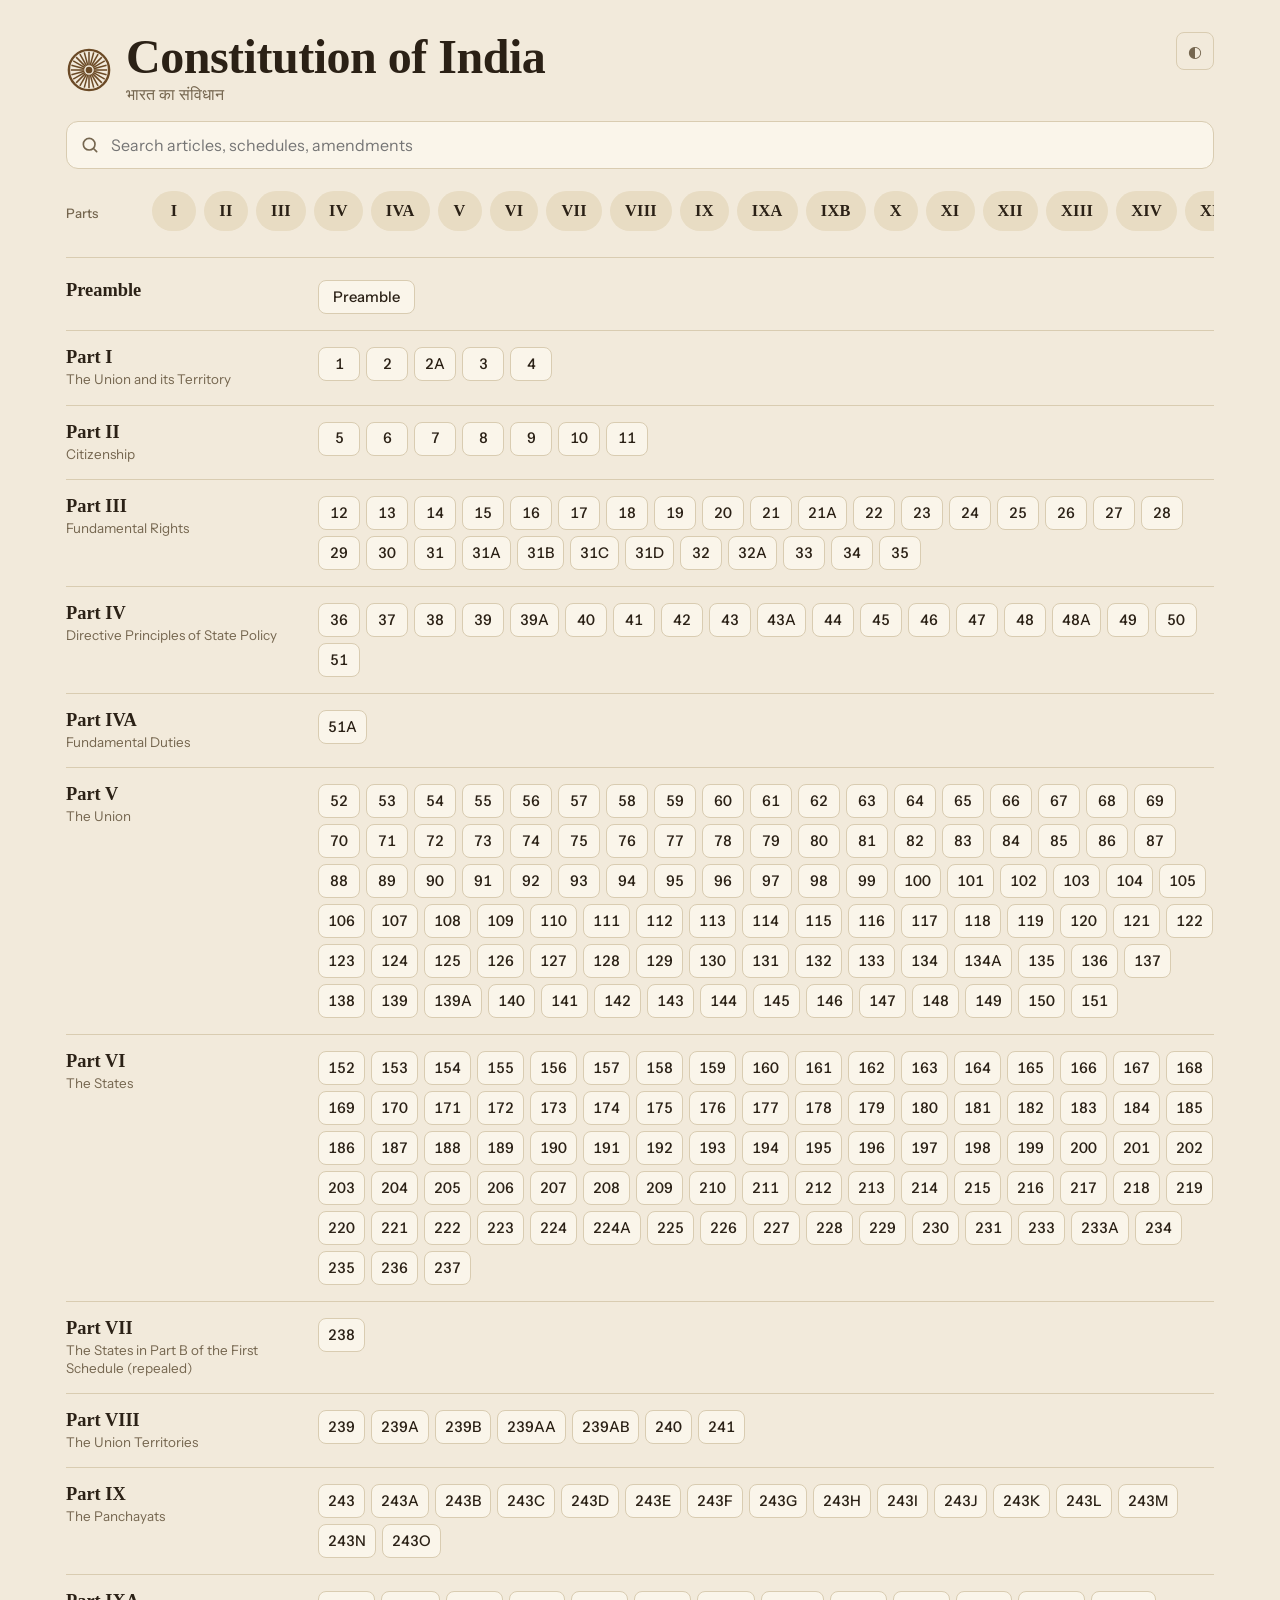
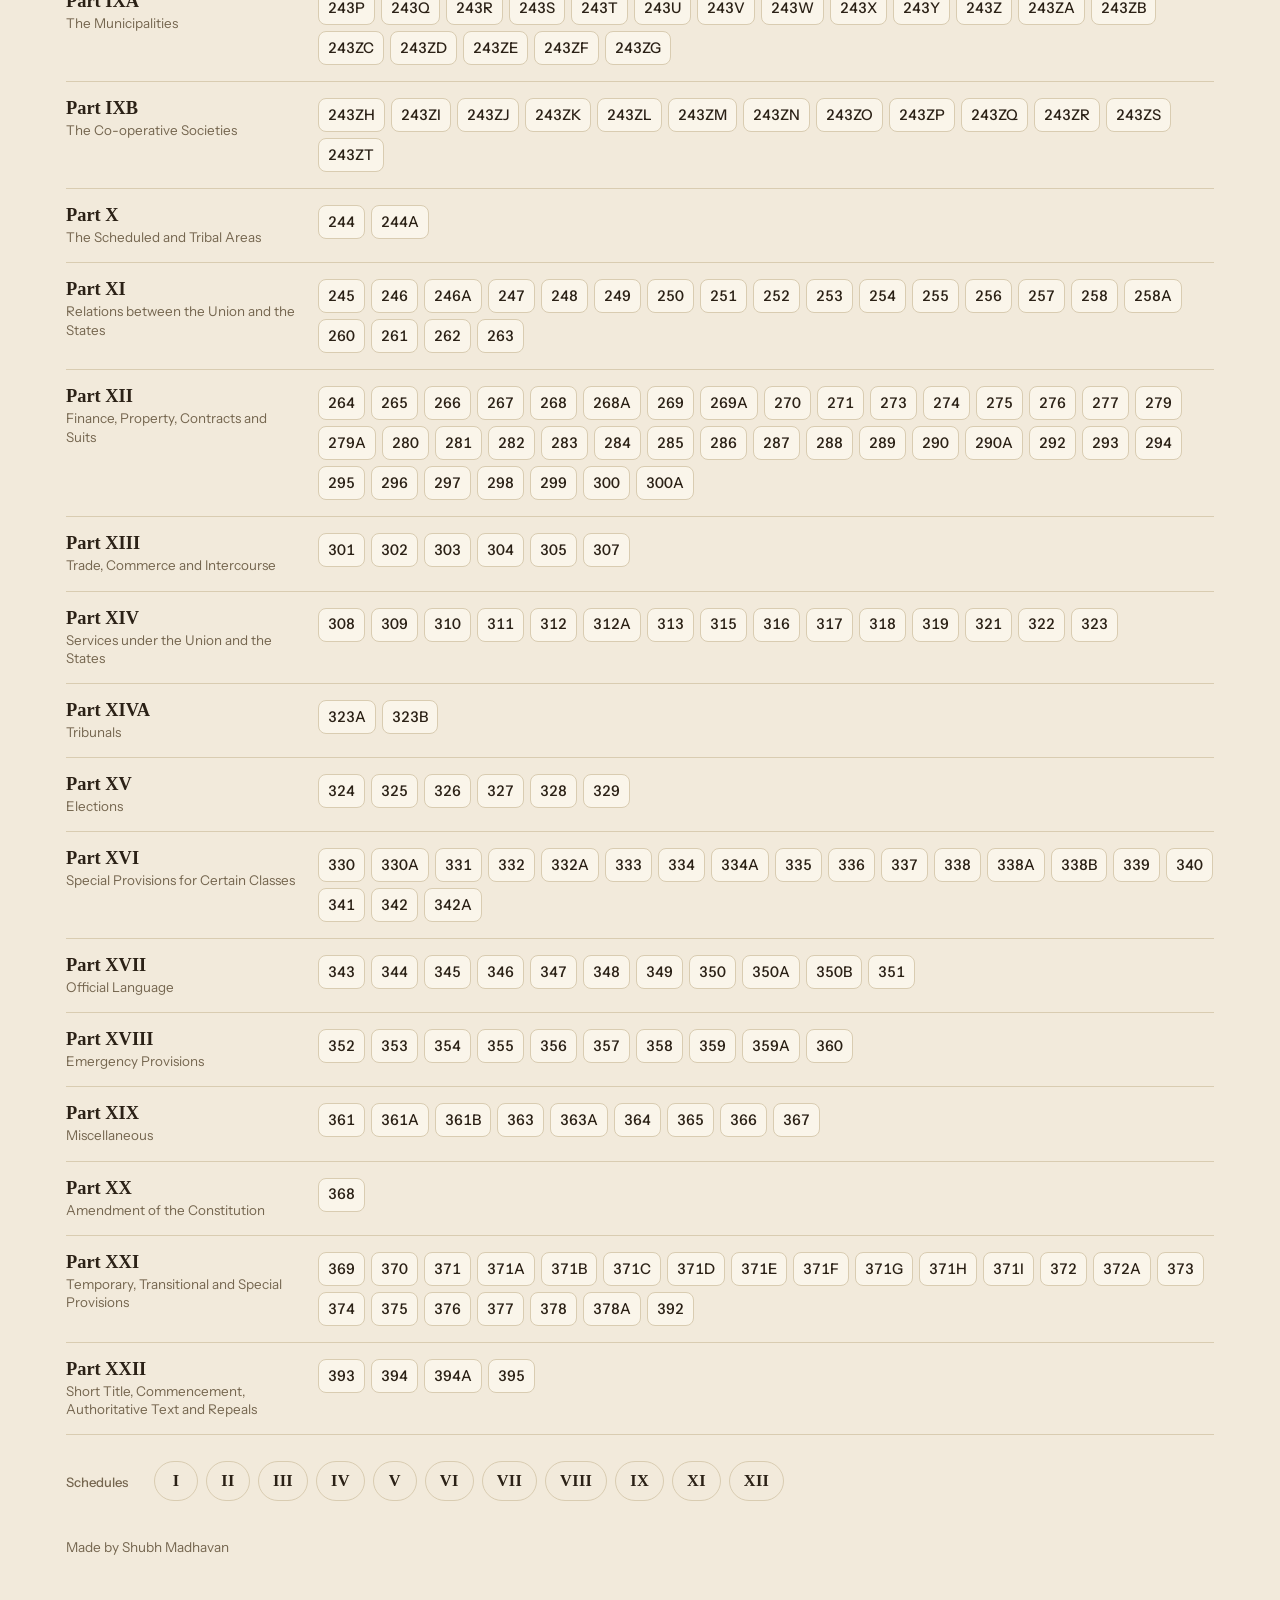
==== commit c4b50a8b: "1" ====
--- a/index.html
+++ b/index.html
@@ -126,7 +126,8 @@
 let h=`<section class="part" id="part-pre"><div class="pl"><strong>Preamble</strong></div><div class="arts"><button class="a pre" data-a="0">Preamble</button></div></section>`;
 for(const p of D.parts){const l=by[p.r]||[];h+=`<section class="part" id="part-${p.r}"><button class="pl" data-p="${p.r}"><strong>Part ${p.r}</strong><small>${esc(p.t)}</small></button><div class="arts">${l.map(a=>`<button class="a" data-a="${esc(a[0])}" title="${esc(a[1])}">${a[0]}</button>`).join('')}</div></section>`}
 $('#ix').innerHTML=h;
-$('#foot').textContent=`${D.arts.length-1} articles in ${D.parts.length} parts and ${D.sch.length} schedules. Text and amendment records come from the supplied data files.`;
+$('#foot').textContent=`Made by Shubh Madhavan`;
+
 let raf=0;
 function smoothTo(y,sm){cancelAnimationFrame(raf);const s=window.scrollY||document.documentElement.scrollTop||0,d=y-s;if(!sm||Math.abs(d)<2){window.scrollTo(0,y);return}
  const dur=Math.min(1100,Math.max(500,Math.abs(d)*.4)),t0=performance.now(),ease=t=>t<.5?4*t*t*t:1-Math.pow(-2*t+2,3)/2,evs=['wheel','touchstart','keydown'];
